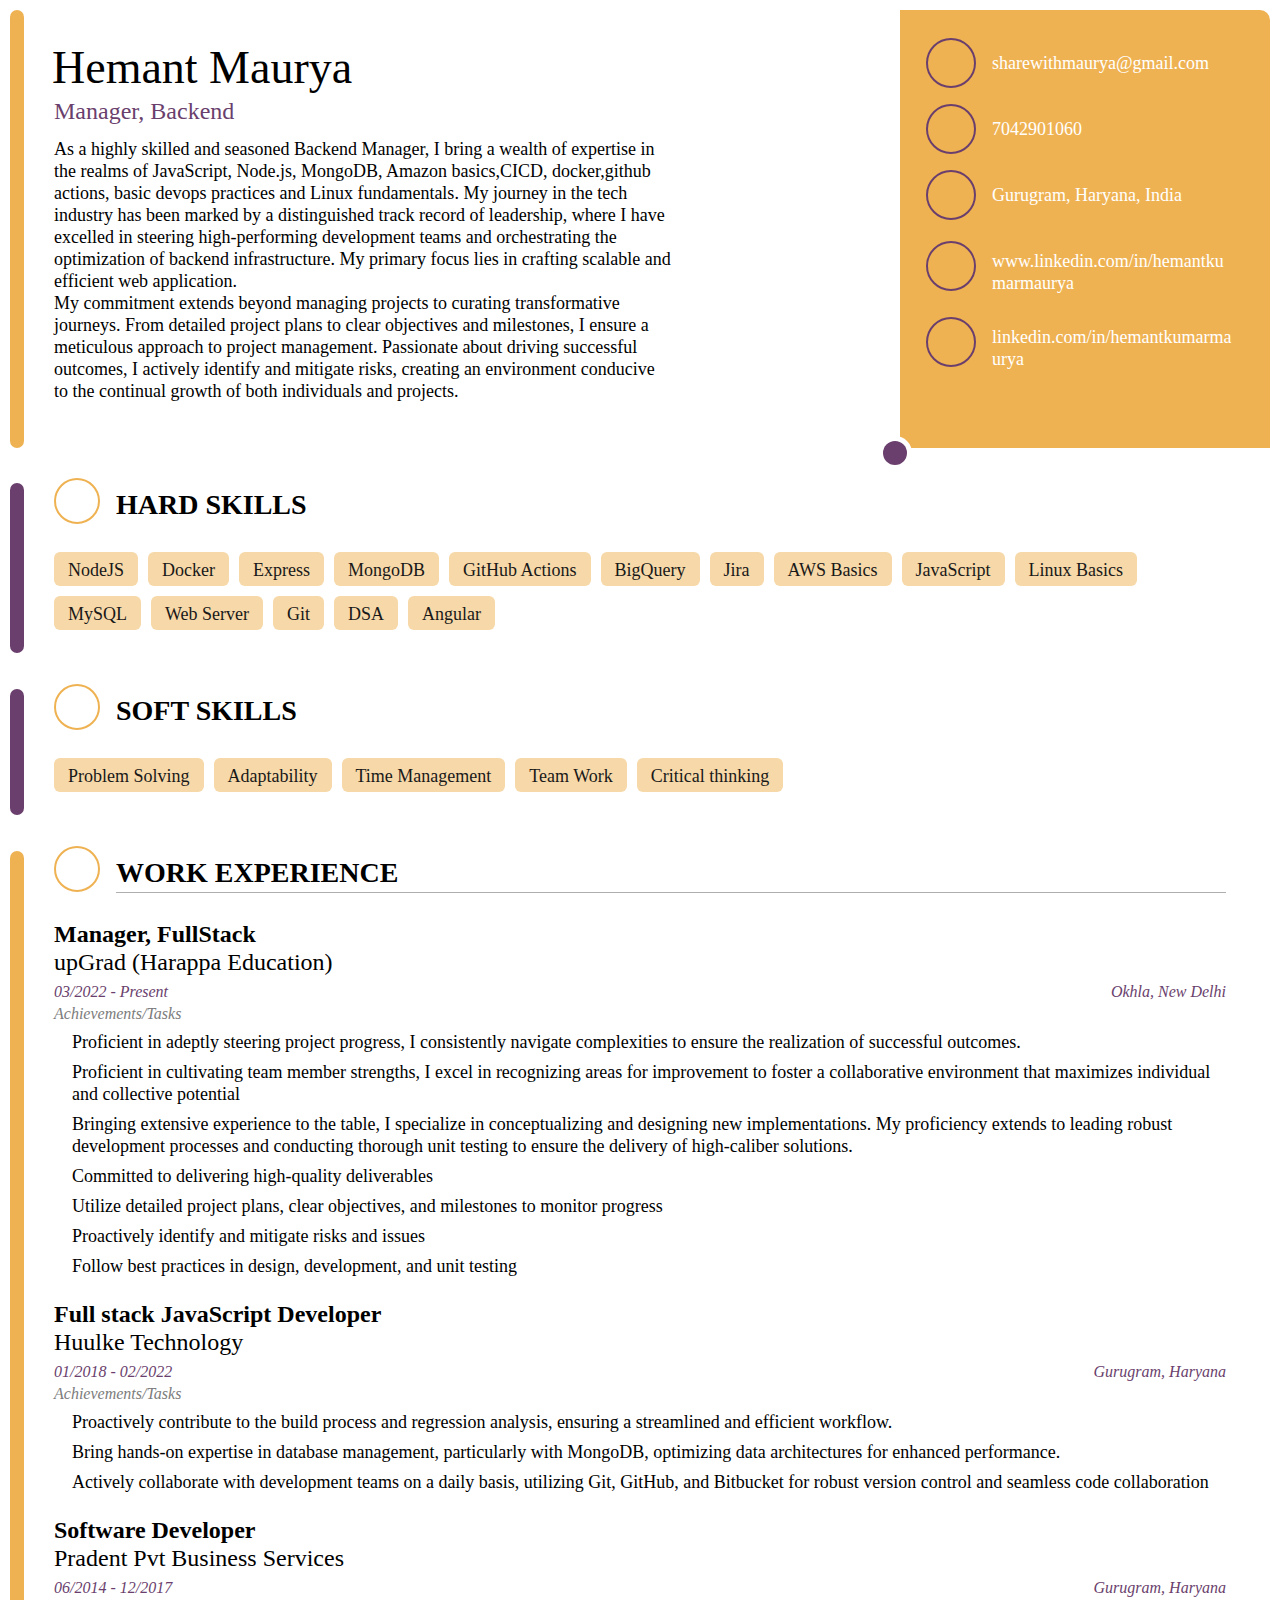
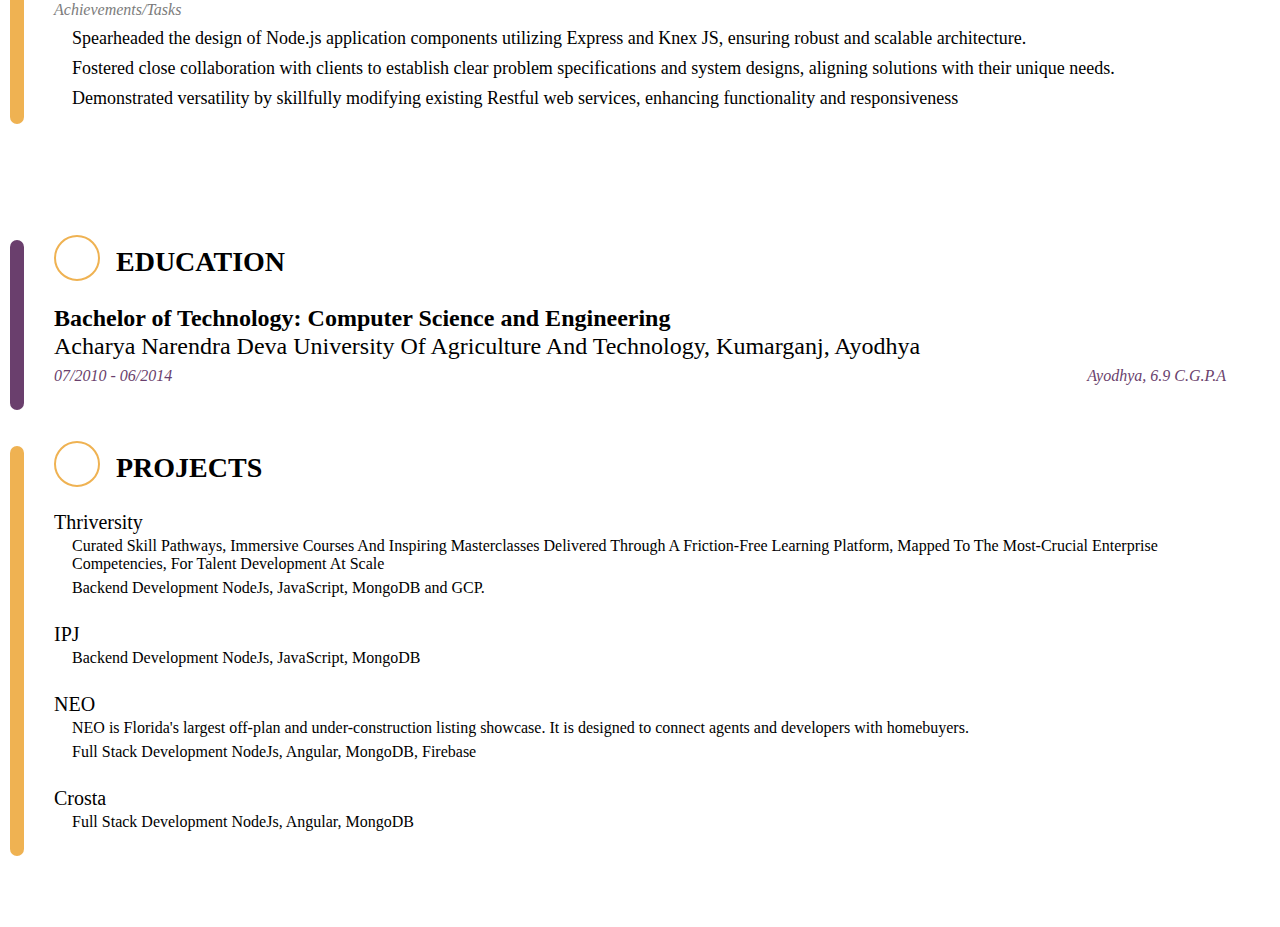
==== index.html @ 1194689c "added-file" ====
<!DOCTYPE html>
<html id="q2bz_q-html" lang="en-US" xml:lang="en-US">
<script async="" src="https://www.googletagmanager.com/gtm.js?id=GTM-WGWP7BR"></script>
<head>
    <link href="https://d.novoresume.com/client/yna/82fc0100-b601-11ee-8513-418f7871a8fd-yna-side.min.css"
          rel="stylesheet"
          type="text/css">
    <meta charset="utf-8">
    <meta content="Novorésumé ApS" name="copyright">
    <meta content="telephone=no" name="format-detection">
    <meta content="width=device-width,minimum-scale=1" name="viewport">
    <link href="" rel="shortcut icon">
    <link href="" rel="apple-touch-icon" sizes="57x57">
    <link href="" rel="apple-touch-icon" sizes="60x60">
    <link href="" rel="apple-touch-icon" sizes="72x72">
    <link href="h" rel="apple-touch-icon" sizes="76x76">
    <link href="" rel="apple-touch-icon" sizes="114x114">
    <link href="" rel="apple-touch-icon" sizes="120x120">
    <link href="" rel="apple-touch-icon" sizes="144x144">
    <link href="" rel="apple-touch-icon" sizes="152x152">
    <link href="" rel="apple-touch-icon" sizes="180x180">
    <link href="" rel="icon" sizes="192x192" type="image/png">
    <link href="" rel="icon" sizes="32x32" type="image/png">
    <link href="" rel="icon" sizes="96x96" type="image/png">
    <link href="" rel="icon" sizes="16x16" type="image/png">
    <link href="" rel="manifest">
    <meta content="#ffffff" name="msapplication-TileColor">
    <meta content="/nvlib/images/favi/ms-icon-144x144.png" name="msapplication-TileImage">
    <style>.q1yv_q[data-q1yw_q-option="ubuntu"] .q1yw_q-a p, .q1yv_q[data-q1yw_q-option="ubuntu"] .q1yw_q-a .q1vu_q p, .q1yv_q[data-q1yw_q-option="ubuntu"] .q1yw_q-a .q1vu_q-el p, .q1yv_q[data-q1yw_q-option="ubuntu"] .q1yw_q-a span, .q1yv_q[data-q1yw_q-option="ubuntu"] .q1yw_q-a .q1vu_q span, .q1yv_q[data-q1yw_q-option="ubuntu"] .q1yw_q-a .q1vu_q-el span, .q1yv_q[data-q1yw_q-option="ubuntu"] .q1yw_q-a a, .q1yv_q[data-q1yw_q-option="ubuntu"] .q1yw_q-a .q1vu_q a, .q1yv_q[data-q1yw_q-option="ubuntu"] .q1yw_q-a .q1vu_q-el a, .q1yv_q[data-q1yw_q-option="ubuntu"] .q1yw_q-a li, .q1yv_q[data-q1yw_q-option="ubuntu"] .q1yw_q-a .q1vu_q li, .q1yv_q[data-q1yw_q-option="ubuntu"] .q1yw_q-a .q1vu_q-el li, .q1yv_q[data-q1yw_q-option="ubuntu"] .q1yw_q-a u, .q1yv_q[data-q1yw_q-option="ubuntu"] .q1yw_q-a .q1vu_q u, .q1yv_q[data-q1yw_q-option="ubuntu"] .q1yw_q-a .q1vu_q-el u, .q1yv_q[data-q1yw_q-option="ubuntu"] .q1yw_q-a b, .q1yv_q[data-q1yw_q-option="ubuntu"] .q1yw_q-a .q1vu_q b, .q1yv_q[data-q1yw_q-option="ubuntu"] .q1yw_q-a .q1vu_q-el b, .q1yv_q[data-q1yw_q-option="ubuntu"] .q1yw_q-a i, .q1yv_q[data-q1yw_q-option="ubuntu"] .q1yw_q-a .q1vu_q i, .q1yv_q[data-q1yw_q-option="ubuntu"] .q1yw_q-a .q1vu_q-el i, .q1yv_q[data-q1yw_q-option="ubuntu"] .q1yw_q-a ul, .q1yv_q[data-q1yw_q-option="ubuntu"] .q1yw_q-a .q1vu_q ul, .q1yv_q[data-q1yw_q-option="ubuntu"] .q1yw_q-a .q1vu_q-el ul, .q1yv_q[data-q1yw_q-option="ubuntu"] .q1yw_q-a, .q1yv_q[data-q1yw_q-option="ubuntu"] .q1yw_q-a .q1vu_q, .q1yv_q[data-q1yw_q-option="ubuntu"] .q1yw_q-a .q1vu_q-el {
        font-family: 'Ubuntu' !important;
    }

    .q1yv_q[data-q1yw_q-option="ubuntu"] .q1yw_q-b p, .q1yv_q[data-q1yw_q-option="ubuntu"] .q1yw_q-b .q1vu_q p, .q1yv_q[data-q1yw_q-option="ubuntu"] .q1yw_q-b .q1vu_q-el p, .q1yv_q[data-q1yw_q-option="ubuntu"] .q1yw_q-b span, .q1yv_q[data-q1yw_q-option="ubuntu"] .q1yw_q-b .q1vu_q span, .q1yv_q[data-q1yw_q-option="ubuntu"] .q1yw_q-b .q1vu_q-el span, .q1yv_q[data-q1yw_q-option="ubuntu"] .q1yw_q-b a, .q1yv_q[data-q1yw_q-option="ubuntu"] .q1yw_q-b .q1vu_q a, .q1yv_q[data-q1yw_q-option="ubuntu"] .q1yw_q-b .q1vu_q-el a, .q1yv_q[data-q1yw_q-option="ubuntu"] .q1yw_q-b li, .q1yv_q[data-q1yw_q-option="ubuntu"] .q1yw_q-b .q1vu_q li, .q1yv_q[data-q1yw_q-option="ubuntu"] .q1yw_q-b .q1vu_q-el li, .q1yv_q[data-q1yw_q-option="ubuntu"] .q1yw_q-b u, .q1yv_q[data-q1yw_q-option="ubuntu"] .q1yw_q-b .q1vu_q u, .q1yv_q[data-q1yw_q-option="ubuntu"] .q1yw_q-b .q1vu_q-el u, .q1yv_q[data-q1yw_q-option="ubuntu"] .q1yw_q-b b, .q1yv_q[data-q1yw_q-option="ubuntu"] .q1yw_q-b .q1vu_q b, .q1yv_q[data-q1yw_q-option="ubuntu"] .q1yw_q-b .q1vu_q-el b, .q1yv_q[data-q1yw_q-option="ubuntu"] .q1yw_q-b i, .q1yv_q[data-q1yw_q-option="ubuntu"] .q1yw_q-b .q1vu_q i, .q1yv_q[data-q1yw_q-option="ubuntu"] .q1yw_q-b .q1vu_q-el i, .q1yv_q[data-q1yw_q-option="ubuntu"] .q1yw_q-b ul, .q1yv_q[data-q1yw_q-option="ubuntu"] .q1yw_q-b .q1vu_q ul, .q1yv_q[data-q1yw_q-option="ubuntu"] .q1yw_q-b .q1vu_q-el ul, .q1yv_q[data-q1yw_q-option="ubuntu"] .q1yw_q-b, .q1yv_q[data-q1yw_q-option="ubuntu"] .q1yw_q-b .q1vu_q, .q1yv_q[data-q1yw_q-option="ubuntu"] .q1yw_q-b .q1vu_q-el {
        font-family: 'Ubuntu' !important;
    }

    .q1yv_q[data-q1yw_q-option="ubuntu"] .q1yw_q-c p, .q1yv_q[data-q1yw_q-option="ubuntu"] .q1yw_q-c .q1vu_q p, .q1yv_q[data-q1yw_q-option="ubuntu"] .q1yw_q-c .q1vu_q-el p, .q1yv_q[data-q1yw_q-option="ubuntu"] .q1yw_q-c span, .q1yv_q[data-q1yw_q-option="ubuntu"] .q1yw_q-c .q1vu_q span, .q1yv_q[data-q1yw_q-option="ubuntu"] .q1yw_q-c .q1vu_q-el span, .q1yv_q[data-q1yw_q-option="ubuntu"] .q1yw_q-c a, .q1yv_q[data-q1yw_q-option="ubuntu"] .q1yw_q-c .q1vu_q a, .q1yv_q[data-q1yw_q-option="ubuntu"] .q1yw_q-c .q1vu_q-el a, .q1yv_q[data-q1yw_q-option="ubuntu"] .q1yw_q-c li, .q1yv_q[data-q1yw_q-option="ubuntu"] .q1yw_q-c .q1vu_q li, .q1yv_q[data-q1yw_q-option="ubuntu"] .q1yw_q-c .q1vu_q-el li, .q1yv_q[data-q1yw_q-option="ubuntu"] .q1yw_q-c u, .q1yv_q[data-q1yw_q-option="ubuntu"] .q1yw_q-c .q1vu_q u, .q1yv_q[data-q1yw_q-option="ubuntu"] .q1yw_q-c .q1vu_q-el u, .q1yv_q[data-q1yw_q-option="ubuntu"] .q1yw_q-c b, .q1yv_q[data-q1yw_q-option="ubuntu"] .q1yw_q-c .q1vu_q b, .q1yv_q[data-q1yw_q-option="ubuntu"] .q1yw_q-c .q1vu_q-el b, .q1yv_q[data-q1yw_q-option="ubuntu"] .q1yw_q-c i, .q1yv_q[data-q1yw_q-option="ubuntu"] .q1yw_q-c .q1vu_q i, .q1yv_q[data-q1yw_q-option="ubuntu"] .q1yw_q-c .q1vu_q-el i, .q1yv_q[data-q1yw_q-option="ubuntu"] .q1yw_q-c ul, .q1yv_q[data-q1yw_q-option="ubuntu"] .q1yw_q-c .q1vu_q ul, .q1yv_q[data-q1yw_q-option="ubuntu"] .q1yw_q-c .q1vu_q-el ul, .q1yv_q[data-q1yw_q-option="ubuntu"] .q1yw_q-c, .q1yv_q[data-q1yw_q-option="ubuntu"] .q1yw_q-c .q1vu_q, .q1yv_q[data-q1yw_q-option="ubuntu"] .q1yw_q-c .q1vu_q-el {
        font-family: 'Ubuntu' !important;
    }

    .q1yv_q[data-q1yw_q-option="ubuntu"] .q1vw_q-letter-content-text p {
        font-family: 'Ubuntu' !important;
    }

    .q1yv_q[data-q1yw_q-option="ubuntu"] .q1vw_q-letter-content-text span {
        font-family: 'Ubuntu' !important;
    }

    .q1yv_q[data-q1yw_q-option="ubuntu"] .q1vw_q-letter-content-text a {
        font-family: 'Ubuntu' !important;
    }

    .q1yv_q[data-q1yw_q-option="ubuntu"] .q1vw_q-letter-content-text li {
        font-family: 'Ubuntu' !important;
    }

    .q1yv_q[data-q1yw_q-option="ubuntu"] .q1vw_q-letter-content-text u {
        font-family: 'Ubuntu' !important;
    }

    .q1yv_q[data-q1yw_q-option="ubuntu"] .q1vw_q-letter-content-text b {
        font-family: 'Ubuntu' !important;
    }

    .q1yv_q[data-q1yw_q-option="ubuntu"] .q1vw_q-letter-content-text i {
        font-family: 'Ubuntu' !important;
    }

    .q1yv_q[data-q1yw_q-option="ubuntu"] .q1vw_q-letter-content-text ul {
        font-family: 'Ubuntu' !important;
    }

    .q1yv_q[data-q1yw_q-option="ubuntu"] .q1vw_q-letter-content-text {
        font-family: 'Ubuntu' !important;
    }

    .q1yv_q[data-q1yw_q-option="raleway"] .q1yw_q-a p, .q1yv_q[data-q1yw_q-option="raleway"] .q1yw_q-a .q1vu_q p, .q1yv_q[data-q1yw_q-option="raleway"] .q1yw_q-a .q1vu_q-el p, .q1yv_q[data-q1yw_q-option="raleway"] .q1yw_q-a span, .q1yv_q[data-q1yw_q-option="raleway"] .q1yw_q-a .q1vu_q span, .q1yv_q[data-q1yw_q-option="raleway"] .q1yw_q-a .q1vu_q-el span, .q1yv_q[data-q1yw_q-option="raleway"] .q1yw_q-a a, .q1yv_q[data-q1yw_q-option="raleway"] .q1yw_q-a .q1vu_q a, .q1yv_q[data-q1yw_q-option="raleway"] .q1yw_q-a .q1vu_q-el a, .q1yv_q[data-q1yw_q-option="raleway"] .q1yw_q-a li, .q1yv_q[data-q1yw_q-option="raleway"] .q1yw_q-a .q1vu_q li, .q1yv_q[data-q1yw_q-option="raleway"] .q1yw_q-a .q1vu_q-el li, .q1yv_q[data-q1yw_q-option="raleway"] .q1yw_q-a u, .q1yv_q[data-q1yw_q-option="raleway"] .q1yw_q-a .q1vu_q u, .q1yv_q[data-q1yw_q-option="raleway"] .q1yw_q-a .q1vu_q-el u, .q1yv_q[data-q1yw_q-option="raleway"] .q1yw_q-a b, .q1yv_q[data-q1yw_q-option="raleway"] .q1yw_q-a .q1vu_q b, .q1yv_q[data-q1yw_q-option="raleway"] .q1yw_q-a .q1vu_q-el b, .q1yv_q[data-q1yw_q-option="raleway"] .q1yw_q-a i, .q1yv_q[data-q1yw_q-option="raleway"] .q1yw_q-a .q1vu_q i, .q1yv_q[data-q1yw_q-option="raleway"] .q1yw_q-a .q1vu_q-el i, .q1yv_q[data-q1yw_q-option="raleway"] .q1yw_q-a ul, .q1yv_q[data-q1yw_q-option="raleway"] .q1yw_q-a .q1vu_q ul, .q1yv_q[data-q1yw_q-option="raleway"] .q1yw_q-a .q1vu_q-el ul, .q1yv_q[data-q1yw_q-option="raleway"] .q1yw_q-a, .q1yv_q[data-q1yw_q-option="raleway"] .q1yw_q-a .q1vu_q, .q1yv_q[data-q1yw_q-option="raleway"] .q1yw_q-a .q1vu_q-el {
        font-family: 'Raleway' !important;
    }

    .q1yv_q[data-q1yw_q-option="raleway"] .q1yw_q-b p, .q1yv_q[data-q1yw_q-option="raleway"] .q1yw_q-b .q1vu_q p, .q1yv_q[data-q1yw_q-option="raleway"] .q1yw_q-b .q1vu_q-el p, .q1yv_q[data-q1yw_q-option="raleway"] .q1yw_q-b span, .q1yv_q[data-q1yw_q-option="raleway"] .q1yw_q-b .q1vu_q span, .q1yv_q[data-q1yw_q-option="raleway"] .q1yw_q-b .q1vu_q-el span, .q1yv_q[data-q1yw_q-option="raleway"] .q1yw_q-b a, .q1yv_q[data-q1yw_q-option="raleway"] .q1yw_q-b .q1vu_q a, .q1yv_q[data-q1yw_q-option="raleway"] .q1yw_q-b .q1vu_q-el a, .q1yv_q[data-q1yw_q-option="raleway"] .q1yw_q-b li, .q1yv_q[data-q1yw_q-option="raleway"] .q1yw_q-b .q1vu_q li, .q1yv_q[data-q1yw_q-option="raleway"] .q1yw_q-b .q1vu_q-el li, .q1yv_q[data-q1yw_q-option="raleway"] .q1yw_q-b u, .q1yv_q[data-q1yw_q-option="raleway"] .q1yw_q-b .q1vu_q u, .q1yv_q[data-q1yw_q-option="raleway"] .q1yw_q-b .q1vu_q-el u, .q1yv_q[data-q1yw_q-option="raleway"] .q1yw_q-b b, .q1yv_q[data-q1yw_q-option="raleway"] .q1yw_q-b .q1vu_q b, .q1yv_q[data-q1yw_q-option="raleway"] .q1yw_q-b .q1vu_q-el b, .q1yv_q[data-q1yw_q-option="raleway"] .q1yw_q-b i, .q1yv_q[data-q1yw_q-option="raleway"] .q1yw_q-b .q1vu_q i, .q1yv_q[data-q1yw_q-option="raleway"] .q1yw_q-b .q1vu_q-el i, .q1yv_q[data-q1yw_q-option="raleway"] .q1yw_q-b ul, .q1yv_q[data-q1yw_q-option="raleway"] .q1yw_q-b .q1vu_q ul, .q1yv_q[data-q1yw_q-option="raleway"] .q1yw_q-b .q1vu_q-el ul, .q1yv_q[data-q1yw_q-option="raleway"] .q1yw_q-b, .q1yv_q[data-q1yw_q-option="raleway"] .q1yw_q-b .q1vu_q, .q1yv_q[data-q1yw_q-option="raleway"] .q1yw_q-b .q1vu_q-el {
        font-family: 'Raleway' !important;
    }

    .q1yv_q[data-q1yw_q-option="raleway"] .q1yw_q-c p, .q1yv_q[data-q1yw_q-option="raleway"] .q1yw_q-c .q1vu_q p, .q1yv_q[data-q1yw_q-option="raleway"] .q1yw_q-c .q1vu_q-el p, .q1yv_q[data-q1yw_q-option="raleway"] .q1yw_q-c span, .q1yv_q[data-q1yw_q-option="raleway"] .q1yw_q-c .q1vu_q span, .q1yv_q[data-q1yw_q-option="raleway"] .q1yw_q-c .q1vu_q-el span, .q1yv_q[data-q1yw_q-option="raleway"] .q1yw_q-c a, .q1yv_q[data-q1yw_q-option="raleway"] .q1yw_q-c .q1vu_q a, .q1yv_q[data-q1yw_q-option="raleway"] .q1yw_q-c .q1vu_q-el a, .q1yv_q[data-q1yw_q-option="raleway"] .q1yw_q-c li, .q1yv_q[data-q1yw_q-option="raleway"] .q1yw_q-c .q1vu_q li, .q1yv_q[data-q1yw_q-option="raleway"] .q1yw_q-c .q1vu_q-el li, .q1yv_q[data-q1yw_q-option="raleway"] .q1yw_q-c u, .q1yv_q[data-q1yw_q-option="raleway"] .q1yw_q-c .q1vu_q u, .q1yv_q[data-q1yw_q-option="raleway"] .q1yw_q-c .q1vu_q-el u, .q1yv_q[data-q1yw_q-option="raleway"] .q1yw_q-c b, .q1yv_q[data-q1yw_q-option="raleway"] .q1yw_q-c .q1vu_q b, .q1yv_q[data-q1yw_q-option="raleway"] .q1yw_q-c .q1vu_q-el b, .q1yv_q[data-q1yw_q-option="raleway"] .q1yw_q-c i, .q1yv_q[data-q1yw_q-option="raleway"] .q1yw_q-c .q1vu_q i, .q1yv_q[data-q1yw_q-option="raleway"] .q1yw_q-c .q1vu_q-el i, .q1yv_q[data-q1yw_q-option="raleway"] .q1yw_q-c ul, .q1yv_q[data-q1yw_q-option="raleway"] .q1yw_q-c .q1vu_q ul, .q1yv_q[data-q1yw_q-option="raleway"] .q1yw_q-c .q1vu_q-el ul, .q1yv_q[data-q1yw_q-option="raleway"] .q1yw_q-c, .q1yv_q[data-q1yw_q-option="raleway"] .q1yw_q-c .q1vu_q, .q1yv_q[data-q1yw_q-option="raleway"] .q1yw_q-c .q1vu_q-el {
        font-family: 'Raleway' !important;
    }

    .q1yv_q[data-q1yw_q-option="raleway"] .q1vw_q-letter-content-text p {
        font-family: 'Raleway' !important;
    }

    .q1yv_q[data-q1yw_q-option="raleway"] .q1vw_q-letter-content-text span {
        font-family: 'Raleway' !important;
    }

    .q1yv_q[data-q1yw_q-option="raleway"] .q1vw_q-letter-content-text a {
        font-family: 'Raleway' !important;
    }

    .q1yv_q[data-q1yw_q-option="raleway"] .q1vw_q-letter-content-text li {
        font-family: 'Raleway' !important;
    }

    .q1yv_q[data-q1yw_q-option="raleway"] .q1vw_q-letter-content-text u {
        font-family: 'Raleway' !important;
    }

    .q1yv_q[data-q1yw_q-option="raleway"] .q1vw_q-letter-content-text b {
        font-family: 'Raleway' !important;
    }

    .q1yv_q[data-q1yw_q-option="raleway"] .q1vw_q-letter-content-text i {
        font-family: 'Raleway' !important;
    }

    .q1yv_q[data-q1yw_q-option="raleway"] .q1vw_q-letter-content-text ul {
        font-family: 'Raleway' !important;
    }

    .q1yv_q[data-q1yw_q-option="raleway"] .q1vw_q-letter-content-text {
        font-family: 'Raleway' !important;
    }

    .q1yv_q[data-q1yw_q-option="roboto"] .q1yw_q-a p, .q1yv_q[data-q1yw_q-option="roboto"] .q1yw_q-a .q1vu_q p, .q1yv_q[data-q1yw_q-option="roboto"] .q1yw_q-a .q1vu_q-el p, .q1yv_q[data-q1yw_q-option="roboto"] .q1yw_q-a span, .q1yv_q[data-q1yw_q-option="roboto"] .q1yw_q-a .q1vu_q span, .q1yv_q[data-q1yw_q-option="roboto"] .q1yw_q-a .q1vu_q-el span, .q1yv_q[data-q1yw_q-option="roboto"] .q1yw_q-a a, .q1yv_q[data-q1yw_q-option="roboto"] .q1yw_q-a .q1vu_q a, .q1yv_q[data-q1yw_q-option="roboto"] .q1yw_q-a .q1vu_q-el a, .q1yv_q[data-q1yw_q-option="roboto"] .q1yw_q-a li, .q1yv_q[data-q1yw_q-option="roboto"] .q1yw_q-a .q1vu_q li, .q1yv_q[data-q1yw_q-option="roboto"] .q1yw_q-a .q1vu_q-el li, .q1yv_q[data-q1yw_q-option="roboto"] .q1yw_q-a u, .q1yv_q[data-q1yw_q-option="roboto"] .q1yw_q-a .q1vu_q u, .q1yv_q[data-q1yw_q-option="roboto"] .q1yw_q-a .q1vu_q-el u, .q1yv_q[data-q1yw_q-option="roboto"] .q1yw_q-a b, .q1yv_q[data-q1yw_q-option="roboto"] .q1yw_q-a .q1vu_q b, .q1yv_q[data-q1yw_q-option="roboto"] .q1yw_q-a .q1vu_q-el b, .q1yv_q[data-q1yw_q-option="roboto"] .q1yw_q-a i, .q1yv_q[data-q1yw_q-option="roboto"] .q1yw_q-a .q1vu_q i, .q1yv_q[data-q1yw_q-option="roboto"] .q1yw_q-a .q1vu_q-el i, .q1yv_q[data-q1yw_q-option="roboto"] .q1yw_q-a ul, .q1yv_q[data-q1yw_q-option="roboto"] .q1yw_q-a .q1vu_q ul, .q1yv_q[data-q1yw_q-option="roboto"] .q1yw_q-a .q1vu_q-el ul, .q1yv_q[data-q1yw_q-option="roboto"] .q1yw_q-a, .q1yv_q[data-q1yw_q-option="roboto"] .q1yw_q-a .q1vu_q, .q1yv_q[data-q1yw_q-option="roboto"] .q1yw_q-a .q1vu_q-el {
        font-family: 'Roboto' !important;
    }

    .q1yv_q[data-q1yw_q-option="roboto"] .q1yw_q-b p, .q1yv_q[data-q1yw_q-option="roboto"] .q1yw_q-b .q1vu_q p, .q1yv_q[data-q1yw_q-option="roboto"] .q1yw_q-b .q1vu_q-el p, .q1yv_q[data-q1yw_q-option="roboto"] .q1yw_q-b span, .q1yv_q[data-q1yw_q-option="roboto"] .q1yw_q-b .q1vu_q span, .q1yv_q[data-q1yw_q-option="roboto"] .q1yw_q-b .q1vu_q-el span, .q1yv_q[data-q1yw_q-option="roboto"] .q1yw_q-b a, .q1yv_q[data-q1yw_q-option="roboto"] .q1yw_q-b .q1vu_q a, .q1yv_q[data-q1yw_q-option="roboto"] .q1yw_q-b .q1vu_q-el a, .q1yv_q[data-q1yw_q-option="roboto"] .q1yw_q-b li, .q1yv_q[data-q1yw_q-option="roboto"] .q1yw_q-b .q1vu_q li, .q1yv_q[data-q1yw_q-option="roboto"] .q1yw_q-b .q1vu_q-el li, .q1yv_q[data-q1yw_q-option="roboto"] .q1yw_q-b u, .q1yv_q[data-q1yw_q-option="roboto"] .q1yw_q-b .q1vu_q u, .q1yv_q[data-q1yw_q-option="roboto"] .q1yw_q-b .q1vu_q-el u, .q1yv_q[data-q1yw_q-option="roboto"] .q1yw_q-b b, .q1yv_q[data-q1yw_q-option="roboto"] .q1yw_q-b .q1vu_q b, .q1yv_q[data-q1yw_q-option="roboto"] .q1yw_q-b .q1vu_q-el b, .q1yv_q[data-q1yw_q-option="roboto"] .q1yw_q-b i, .q1yv_q[data-q1yw_q-option="roboto"] .q1yw_q-b .q1vu_q i, .q1yv_q[data-q1yw_q-option="roboto"] .q1yw_q-b .q1vu_q-el i, .q1yv_q[data-q1yw_q-option="roboto"] .q1yw_q-b ul, .q1yv_q[data-q1yw_q-option="roboto"] .q1yw_q-b .q1vu_q ul, .q1yv_q[data-q1yw_q-option="roboto"] .q1yw_q-b .q1vu_q-el ul, .q1yv_q[data-q1yw_q-option="roboto"] .q1yw_q-b, .q1yv_q[data-q1yw_q-option="roboto"] .q1yw_q-b .q1vu_q, .q1yv_q[data-q1yw_q-option="roboto"] .q1yw_q-b .q1vu_q-el {
        font-family: 'Roboto' !important;
    }

    .q1yv_q[data-q1yw_q-option="roboto"] .q1yw_q-c p, .q1yv_q[data-q1yw_q-option="roboto"] .q1yw_q-c .q1vu_q p, .q1yv_q[data-q1yw_q-option="roboto"] .q1yw_q-c .q1vu_q-el p, .q1yv_q[data-q1yw_q-option="roboto"] .q1yw_q-c span, .q1yv_q[data-q1yw_q-option="roboto"] .q1yw_q-c .q1vu_q span, .q1yv_q[data-q1yw_q-option="roboto"] .q1yw_q-c .q1vu_q-el span, .q1yv_q[data-q1yw_q-option="roboto"] .q1yw_q-c a, .q1yv_q[data-q1yw_q-option="roboto"] .q1yw_q-c .q1vu_q a, .q1yv_q[data-q1yw_q-option="roboto"] .q1yw_q-c .q1vu_q-el a, .q1yv_q[data-q1yw_q-option="roboto"] .q1yw_q-c li, .q1yv_q[data-q1yw_q-option="roboto"] .q1yw_q-c .q1vu_q li, .q1yv_q[data-q1yw_q-option="roboto"] .q1yw_q-c .q1vu_q-el li, .q1yv_q[data-q1yw_q-option="roboto"] .q1yw_q-c u, .q1yv_q[data-q1yw_q-option="roboto"] .q1yw_q-c .q1vu_q u, .q1yv_q[data-q1yw_q-option="roboto"] .q1yw_q-c .q1vu_q-el u, .q1yv_q[data-q1yw_q-option="roboto"] .q1yw_q-c b, .q1yv_q[data-q1yw_q-option="roboto"] .q1yw_q-c .q1vu_q b, .q1yv_q[data-q1yw_q-option="roboto"] .q1yw_q-c .q1vu_q-el b, .q1yv_q[data-q1yw_q-option="roboto"] .q1yw_q-c i, .q1yv_q[data-q1yw_q-option="roboto"] .q1yw_q-c .q1vu_q i, .q1yv_q[data-q1yw_q-option="roboto"] .q1yw_q-c .q1vu_q-el i, .q1yv_q[data-q1yw_q-option="roboto"] .q1yw_q-c ul, .q1yv_q[data-q1yw_q-option="roboto"] .q1yw_q-c .q1vu_q ul, .q1yv_q[data-q1yw_q-option="roboto"] .q1yw_q-c .q1vu_q-el ul, .q1yv_q[data-q1yw_q-option="roboto"] .q1yw_q-c, .q1yv_q[data-q1yw_q-option="roboto"] .q1yw_q-c .q1vu_q, .q1yv_q[data-q1yw_q-option="roboto"] .q1yw_q-c .q1vu_q-el {
        font-family: 'Roboto' !important;
    }

    .q1yv_q[data-q1yw_q-option="roboto"] .q1vw_q-letter-content-text p {
        font-family: 'Roboto' !important;
    }

    .q1yv_q[data-q1yw_q-option="roboto"] .q1vw_q-letter-content-text span {
        font-family: 'Roboto' !important;
    }

    .q1yv_q[data-q1yw_q-option="roboto"] .q1vw_q-letter-content-text a {
        font-family: 'Roboto' !important;
    }

    .q1yv_q[data-q1yw_q-option="roboto"] .q1vw_q-letter-content-text li {
        font-family: 'Roboto' !important;
    }

    .q1yv_q[data-q1yw_q-option="roboto"] .q1vw_q-letter-content-text u {
        font-family: 'Roboto' !important;
    }

    .q1yv_q[data-q1yw_q-option="roboto"] .q1vw_q-letter-content-text b {
        font-family: 'Roboto' !important;
    }

    .q1yv_q[data-q1yw_q-option="roboto"] .q1vw_q-letter-content-text i {
        font-family: 'Roboto' !important;
    }

    .q1yv_q[data-q1yw_q-option="roboto"] .q1vw_q-letter-content-text ul {
        font-family: 'Roboto' !important;
    }

    .q1yv_q[data-q1yw_q-option="roboto"] .q1vw_q-letter-content-text {
        font-family: 'Roboto' !important;
    }

    .q1yv_q[data-q1yw_q-option="quicksand"] .q1yw_q-a p, .q1yv_q[data-q1yw_q-option="quicksand"] .q1yw_q-a .q1vu_q p, .q1yv_q[data-q1yw_q-option="quicksand"] .q1yw_q-a .q1vu_q-el p, .q1yv_q[data-q1yw_q-option="quicksand"] .q1yw_q-a span, .q1yv_q[data-q1yw_q-option="quicksand"] .q1yw_q-a .q1vu_q span, .q1yv_q[data-q1yw_q-option="quicksand"] .q1yw_q-a .q1vu_q-el span, .q1yv_q[data-q1yw_q-option="quicksand"] .q1yw_q-a a, .q1yv_q[data-q1yw_q-option="quicksand"] .q1yw_q-a .q1vu_q a, .q1yv_q[data-q1yw_q-option="quicksand"] .q1yw_q-a .q1vu_q-el a, .q1yv_q[data-q1yw_q-option="quicksand"] .q1yw_q-a li, .q1yv_q[data-q1yw_q-option="quicksand"] .q1yw_q-a .q1vu_q li, .q1yv_q[data-q1yw_q-option="quicksand"] .q1yw_q-a .q1vu_q-el li, .q1yv_q[data-q1yw_q-option="quicksand"] .q1yw_q-a u, .q1yv_q[data-q1yw_q-option="quicksand"] .q1yw_q-a .q1vu_q u, .q1yv_q[data-q1yw_q-option="quicksand"] .q1yw_q-a .q1vu_q-el u, .q1yv_q[data-q1yw_q-option="quicksand"] .q1yw_q-a b, .q1yv_q[data-q1yw_q-option="quicksand"] .q1yw_q-a .q1vu_q b, .q1yv_q[data-q1yw_q-option="quicksand"] .q1yw_q-a .q1vu_q-el b, .q1yv_q[data-q1yw_q-option="quicksand"] .q1yw_q-a i, .q1yv_q[data-q1yw_q-option="quicksand"] .q1yw_q-a .q1vu_q i, .q1yv_q[data-q1yw_q-option="quicksand"] .q1yw_q-a .q1vu_q-el i, .q1yv_q[data-q1yw_q-option="quicksand"] .q1yw_q-a ul, .q1yv_q[data-q1yw_q-option="quicksand"] .q1yw_q-a .q1vu_q ul, .q1yv_q[data-q1yw_q-option="quicksand"] .q1yw_q-a .q1vu_q-el ul, .q1yv_q[data-q1yw_q-option="quicksand"] .q1yw_q-a, .q1yv_q[data-q1yw_q-option="quicksand"] .q1yw_q-a .q1vu_q, .q1yv_q[data-q1yw_q-option="quicksand"] .q1yw_q-a .q1vu_q-el {
        font-family: 'Quicksand' !important;
    }

    .q1yv_q[data-q1yw_q-option="quicksand"] .q1yw_q-b p, .q1yv_q[data-q1yw_q-option="quicksand"] .q1yw_q-b .q1vu_q p, .q1yv_q[data-q1yw_q-option="quicksand"] .q1yw_q-b .q1vu_q-el p, .q1yv_q[data-q1yw_q-option="quicksand"] .q1yw_q-b span, .q1yv_q[data-q1yw_q-option="quicksand"] .q1yw_q-b .q1vu_q span, .q1yv_q[data-q1yw_q-option="quicksand"] .q1yw_q-b .q1vu_q-el span, .q1yv_q[data-q1yw_q-option="quicksand"] .q1yw_q-b a, .q1yv_q[data-q1yw_q-option="quicksand"] .q1yw_q-b .q1vu_q a, .q1yv_q[data-q1yw_q-option="quicksand"] .q1yw_q-b .q1vu_q-el a, .q1yv_q[data-q1yw_q-option="quicksand"] .q1yw_q-b li, .q1yv_q[data-q1yw_q-option="quicksand"] .q1yw_q-b .q1vu_q li, .q1yv_q[data-q1yw_q-option="quicksand"] .q1yw_q-b .q1vu_q-el li, .q1yv_q[data-q1yw_q-option="quicksand"] .q1yw_q-b u, .q1yv_q[data-q1yw_q-option="quicksand"] .q1yw_q-b .q1vu_q u, .q1yv_q[data-q1yw_q-option="quicksand"] .q1yw_q-b .q1vu_q-el u, .q1yv_q[data-q1yw_q-option="quicksand"] .q1yw_q-b b, .q1yv_q[data-q1yw_q-option="quicksand"] .q1yw_q-b .q1vu_q b, .q1yv_q[data-q1yw_q-option="quicksand"] .q1yw_q-b .q1vu_q-el b, .q1yv_q[data-q1yw_q-option="quicksand"] .q1yw_q-b i, .q1yv_q[data-q1yw_q-option="quicksand"] .q1yw_q-b .q1vu_q i, .q1yv_q[data-q1yw_q-option="quicksand"] .q1yw_q-b .q1vu_q-el i, .q1yv_q[data-q1yw_q-option="quicksand"] .q1yw_q-b ul, .q1yv_q[data-q1yw_q-option="quicksand"] .q1yw_q-b .q1vu_q ul, .q1yv_q[data-q1yw_q-option="quicksand"] .q1yw_q-b .q1vu_q-el ul, .q1yv_q[data-q1yw_q-option="quicksand"] .q1yw_q-b, .q1yv_q[data-q1yw_q-option="quicksand"] .q1yw_q-b .q1vu_q, .q1yv_q[data-q1yw_q-option="quicksand"] .q1yw_q-b .q1vu_q-el {
        font-family: 'Quicksand' !important;
    }

    .q1yv_q[data-q1yw_q-option="quicksand"] .q1yw_q-c p, .q1yv_q[data-q1yw_q-option="quicksand"] .q1yw_q-c .q1vu_q p, .q1yv_q[data-q1yw_q-option="quicksand"] .q1yw_q-c .q1vu_q-el p, .q1yv_q[data-q1yw_q-option="quicksand"] .q1yw_q-c span, .q1yv_q[data-q1yw_q-option="quicksand"] .q1yw_q-c .q1vu_q span, .q1yv_q[data-q1yw_q-option="quicksand"] .q1yw_q-c .q1vu_q-el span, .q1yv_q[data-q1yw_q-option="quicksand"] .q1yw_q-c a, .q1yv_q[data-q1yw_q-option="quicksand"] .q1yw_q-c .q1vu_q a, .q1yv_q[data-q1yw_q-option="quicksand"] .q1yw_q-c .q1vu_q-el a, .q1yv_q[data-q1yw_q-option="quicksand"] .q1yw_q-c li, .q1yv_q[data-q1yw_q-option="quicksand"] .q1yw_q-c .q1vu_q li, .q1yv_q[data-q1yw_q-option="quicksand"] .q1yw_q-c .q1vu_q-el li, .q1yv_q[data-q1yw_q-option="quicksand"] .q1yw_q-c u, .q1yv_q[data-q1yw_q-option="quicksand"] .q1yw_q-c .q1vu_q u, .q1yv_q[data-q1yw_q-option="quicksand"] .q1yw_q-c .q1vu_q-el u, .q1yv_q[data-q1yw_q-option="quicksand"] .q1yw_q-c b, .q1yv_q[data-q1yw_q-option="quicksand"] .q1yw_q-c .q1vu_q b, .q1yv_q[data-q1yw_q-option="quicksand"] .q1yw_q-c .q1vu_q-el b, .q1yv_q[data-q1yw_q-option="quicksand"] .q1yw_q-c i, .q1yv_q[data-q1yw_q-option="quicksand"] .q1yw_q-c .q1vu_q i, .q1yv_q[data-q1yw_q-option="quicksand"] .q1yw_q-c .q1vu_q-el i, .q1yv_q[data-q1yw_q-option="quicksand"] .q1yw_q-c ul, .q1yv_q[data-q1yw_q-option="quicksand"] .q1yw_q-c .q1vu_q ul, .q1yv_q[data-q1yw_q-option="quicksand"] .q1yw_q-c .q1vu_q-el ul, .q1yv_q[data-q1yw_q-option="quicksand"] .q1yw_q-c, .q1yv_q[data-q1yw_q-option="quicksand"] .q1yw_q-c .q1vu_q, .q1yv_q[data-q1yw_q-option="quicksand"] .q1yw_q-c .q1vu_q-el {
        font-family: 'Quicksand' !important;
    }

    .q1yv_q[data-q1yw_q-option="quicksand"] .q1vw_q-letter-content-text p {
        font-family: 'Quicksand' !important;
    }

    .q1yv_q[data-q1yw_q-option="quicksand"] .q1vw_q-letter-content-text span {
        font-family: 'Quicksand' !important;
    }

    .q1yv_q[data-q1yw_q-option="quicksand"] .q1vw_q-letter-content-text a {
        font-family: 'Quicksand' !important;
    }

    .q1yv_q[data-q1yw_q-option="quicksand"] .q1vw_q-letter-content-text li {
        font-family: 'Quicksand' !important;
    }

    .q1yv_q[data-q1yw_q-option="quicksand"] .q1vw_q-letter-content-text u {
        font-family: 'Quicksand' !important;
    }

    .q1yv_q[data-q1yw_q-option="quicksand"] .q1vw_q-letter-content-text b {
        font-family: 'Quicksand' !important;
    }

    .q1yv_q[data-q1yw_q-option="quicksand"] .q1vw_q-letter-content-text i {
        font-family: 'Quicksand' !important;
    }

    .q1yv_q[data-q1yw_q-option="quicksand"] .q1vw_q-letter-content-text ul {
        font-family: 'Quicksand' !important;
    }

    .q1yv_q[data-q1yw_q-option="quicksand"] .q1vw_q-letter-content-text {
        font-family: 'Quicksand' !important;
    }

    .q1yv_q[data-q1yw_q-option="overpass"] .q1yw_q-a p, .q1yv_q[data-q1yw_q-option="overpass"] .q1yw_q-a .q1vu_q p, .q1yv_q[data-q1yw_q-option="overpass"] .q1yw_q-a .q1vu_q-el p, .q1yv_q[data-q1yw_q-option="overpass"] .q1yw_q-a span, .q1yv_q[data-q1yw_q-option="overpass"] .q1yw_q-a .q1vu_q span, .q1yv_q[data-q1yw_q-option="overpass"] .q1yw_q-a .q1vu_q-el span, .q1yv_q[data-q1yw_q-option="overpass"] .q1yw_q-a a, .q1yv_q[data-q1yw_q-option="overpass"] .q1yw_q-a .q1vu_q a, .q1yv_q[data-q1yw_q-option="overpass"] .q1yw_q-a .q1vu_q-el a, .q1yv_q[data-q1yw_q-option="overpass"] .q1yw_q-a li, .q1yv_q[data-q1yw_q-option="overpass"] .q1yw_q-a .q1vu_q li, .q1yv_q[data-q1yw_q-option="overpass"] .q1yw_q-a .q1vu_q-el li, .q1yv_q[data-q1yw_q-option="overpass"] .q1yw_q-a u, .q1yv_q[data-q1yw_q-option="overpass"] .q1yw_q-a .q1vu_q u, .q1yv_q[data-q1yw_q-option="overpass"] .q1yw_q-a .q1vu_q-el u, .q1yv_q[data-q1yw_q-option="overpass"] .q1yw_q-a b, .q1yv_q[data-q1yw_q-option="overpass"] .q1yw_q-a .q1vu_q b, .q1yv_q[data-q1yw_q-option="overpass"] .q1yw_q-a .q1vu_q-el b, .q1yv_q[data-q1yw_q-option="overpass"] .q1yw_q-a i, .q1yv_q[data-q1yw_q-option="overpass"] .q1yw_q-a .q1vu_q i, .q1yv_q[data-q1yw_q-option="overpass"] .q1yw_q-a .q1vu_q-el i, .q1yv_q[data-q1yw_q-option="overpass"] .q1yw_q-a ul, .q1yv_q[data-q1yw_q-option="overpass"] .q1yw_q-a .q1vu_q ul, .q1yv_q[data-q1yw_q-option="overpass"] .q1yw_q-a .q1vu_q-el ul, .q1yv_q[data-q1yw_q-option="overpass"] .q1yw_q-a, .q1yv_q[data-q1yw_q-option="overpass"] .q1yw_q-a .q1vu_q, .q1yv_q[data-q1yw_q-option="overpass"] .q1yw_q-a .q1vu_q-el {
        font-family: 'Overpass' !important;
    }

    .q1yv_q[data-q1yw_q-option="overpass"] .q1yw_q-b p, .q1yv_q[data-q1yw_q-option="overpass"] .q1yw_q-b .q1vu_q p, .q1yv_q[data-q1yw_q-option="overpass"] .q1yw_q-b .q1vu_q-el p, .q1yv_q[data-q1yw_q-option="overpass"] .q1yw_q-b span, .q1yv_q[data-q1yw_q-option="overpass"] .q1yw_q-b .q1vu_q span, .q1yv_q[data-q1yw_q-option="overpass"] .q1yw_q-b .q1vu_q-el span, .q1yv_q[data-q1yw_q-option="overpass"] .q1yw_q-b a, .q1yv_q[data-q1yw_q-option="overpass"] .q1yw_q-b .q1vu_q a, .q1yv_q[data-q1yw_q-option="overpass"] .q1yw_q-b .q1vu_q-el a, .q1yv_q[data-q1yw_q-option="overpass"] .q1yw_q-b li, .q1yv_q[data-q1yw_q-option="overpass"] .q1yw_q-b .q1vu_q li, .q1yv_q[data-q1yw_q-option="overpass"] .q1yw_q-b .q1vu_q-el li, .q1yv_q[data-q1yw_q-option="overpass"] .q1yw_q-b u, .q1yv_q[data-q1yw_q-option="overpass"] .q1yw_q-b .q1vu_q u, .q1yv_q[data-q1yw_q-option="overpass"] .q1yw_q-b .q1vu_q-el u, .q1yv_q[data-q1yw_q-option="overpass"] .q1yw_q-b b, .q1yv_q[data-q1yw_q-option="overpass"] .q1yw_q-b .q1vu_q b, .q1yv_q[data-q1yw_q-option="overpass"] .q1yw_q-b .q1vu_q-el b, .q1yv_q[data-q1yw_q-option="overpass"] .q1yw_q-b i, .q1yv_q[data-q1yw_q-option="overpass"] .q1yw_q-b .q1vu_q i, .q1yv_q[data-q1yw_q-option="overpass"] .q1yw_q-b .q1vu_q-el i, .q1yv_q[data-q1yw_q-option="overpass"] .q1yw_q-b ul, .q1yv_q[data-q1yw_q-option="overpass"] .q1yw_q-b .q1vu_q ul, .q1yv_q[data-q1yw_q-option="overpass"] .q1yw_q-b .q1vu_q-el ul, .q1yv_q[data-q1yw_q-option="overpass"] .q1yw_q-b, .q1yv_q[data-q1yw_q-option="overpass"] .q1yw_q-b .q1vu_q, .q1yv_q[data-q1yw_q-option="overpass"] .q1yw_q-b .q1vu_q-el {
        font-family: 'Overpass' !important;
    }

    .q1yv_q[data-q1yw_q-option="overpass"] .q1yw_q-c p, .q1yv_q[data-q1yw_q-option="overpass"] .q1yw_q-c .q1vu_q p, .q1yv_q[data-q1yw_q-option="overpass"] .q1yw_q-c .q1vu_q-el p, .q1yv_q[data-q1yw_q-option="overpass"] .q1yw_q-c span, .q1yv_q[data-q1yw_q-option="overpass"] .q1yw_q-c .q1vu_q span, .q1yv_q[data-q1yw_q-option="overpass"] .q1yw_q-c .q1vu_q-el span, .q1yv_q[data-q1yw_q-option="overpass"] .q1yw_q-c a, .q1yv_q[data-q1yw_q-option="overpass"] .q1yw_q-c .q1vu_q a, .q1yv_q[data-q1yw_q-option="overpass"] .q1yw_q-c .q1vu_q-el a, .q1yv_q[data-q1yw_q-option="overpass"] .q1yw_q-c li, .q1yv_q[data-q1yw_q-option="overpass"] .q1yw_q-c .q1vu_q li, .q1yv_q[data-q1yw_q-option="overpass"] .q1yw_q-c .q1vu_q-el li, .q1yv_q[data-q1yw_q-option="overpass"] .q1yw_q-c u, .q1yv_q[data-q1yw_q-option="overpass"] .q1yw_q-c .q1vu_q u, .q1yv_q[data-q1yw_q-option="overpass"] .q1yw_q-c .q1vu_q-el u, .q1yv_q[data-q1yw_q-option="overpass"] .q1yw_q-c b, .q1yv_q[data-q1yw_q-option="overpass"] .q1yw_q-c .q1vu_q b, .q1yv_q[data-q1yw_q-option="overpass"] .q1yw_q-c .q1vu_q-el b, .q1yv_q[data-q1yw_q-option="overpass"] .q1yw_q-c i, .q1yv_q[data-q1yw_q-option="overpass"] .q1yw_q-c .q1vu_q i, .q1yv_q[data-q1yw_q-option="overpass"] .q1yw_q-c .q1vu_q-el i, .q1yv_q[data-q1yw_q-option="overpass"] .q1yw_q-c ul, .q1yv_q[data-q1yw_q-option="overpass"] .q1yw_q-c .q1vu_q ul, .q1yv_q[data-q1yw_q-option="overpass"] .q1yw_q-c .q1vu_q-el ul, .q1yv_q[data-q1yw_q-option="overpass"] .q1yw_q-c, .q1yv_q[data-q1yw_q-option="overpass"] .q1yw_q-c .q1vu_q, .q1yv_q[data-q1yw_q-option="overpass"] .q1yw_q-c .q1vu_q-el {
        font-family: 'Overpass' !important;
    }

    .q1yv_q[data-q1yw_q-option="overpass"] .q1vw_q-letter-content-text p {
        font-family: 'Overpass' !important;
    }

    .q1yv_q[data-q1yw_q-option="overpass"] .q1vw_q-letter-content-text span {
        font-family: 'Overpass' !important;
    }

    .q1yv_q[data-q1yw_q-option="overpass"] .q1vw_q-letter-content-text a {
        font-family: 'Overpass' !important;
    }

    .q1yv_q[data-q1yw_q-option="overpass"] .q1vw_q-letter-content-text li {
        font-family: 'Overpass' !important;
    }

    .q1yv_q[data-q1yw_q-option="overpass"] .q1vw_q-letter-content-text u {
        font-family: 'Overpass' !important;
    }

    .q1yv_q[data-q1yw_q-option="overpass"] .q1vw_q-letter-content-text b {
        font-family: 'Overpass' !important;
    }

    .q1yv_q[data-q1yw_q-option="overpass"] .q1vw_q-letter-content-text i {
        font-family: 'Overpass' !important;
    }

    .q1yv_q[data-q1yw_q-option="overpass"] .q1vw_q-letter-content-text ul {
        font-family: 'Overpass' !important;
    }

    .q1yv_q[data-q1yw_q-option="overpass"] .q1vw_q-letter-content-text {
        font-family: 'Overpass' !important;
    }

    .q1yv_q[data-q1yw_q-option="merriweatherSans"] .q1yw_q-a p, .q1yv_q[data-q1yw_q-option="merriweatherSans"] .q1yw_q-a .q1vu_q p, .q1yv_q[data-q1yw_q-option="merriweatherSans"] .q1yw_q-a .q1vu_q-el p, .q1yv_q[data-q1yw_q-option="merriweatherSans"] .q1yw_q-a span, .q1yv_q[data-q1yw_q-option="merriweatherSans"] .q1yw_q-a .q1vu_q span, .q1yv_q[data-q1yw_q-option="merriweatherSans"] .q1yw_q-a .q1vu_q-el span, .q1yv_q[data-q1yw_q-option="merriweatherSans"] .q1yw_q-a a, .q1yv_q[data-q1yw_q-option="merriweatherSans"] .q1yw_q-a .q1vu_q a, .q1yv_q[data-q1yw_q-option="merriweatherSans"] .q1yw_q-a .q1vu_q-el a, .q1yv_q[data-q1yw_q-option="merriweatherSans"] .q1yw_q-a li, .q1yv_q[data-q1yw_q-option="merriweatherSans"] .q1yw_q-a .q1vu_q li, .q1yv_q[data-q1yw_q-option="merriweatherSans"] .q1yw_q-a .q1vu_q-el li, .q1yv_q[data-q1yw_q-option="merriweatherSans"] .q1yw_q-a u, .q1yv_q[data-q1yw_q-option="merriweatherSans"] .q1yw_q-a .q1vu_q u, .q1yv_q[data-q1yw_q-option="merriweatherSans"] .q1yw_q-a .q1vu_q-el u, .q1yv_q[data-q1yw_q-option="merriweatherSans"] .q1yw_q-a b, .q1yv_q[data-q1yw_q-option="merriweatherSans"] .q1yw_q-a .q1vu_q b, .q1yv_q[data-q1yw_q-option="merriweatherSans"] .q1yw_q-a .q1vu_q-el b, .q1yv_q[data-q1yw_q-option="merriweatherSans"] .q1yw_q-a i, .q1yv_q[data-q1yw_q-option="merriweatherSans"] .q1yw_q-a .q1vu_q i, .q1yv_q[data-q1yw_q-option="merriweatherSans"] .q1yw_q-a .q1vu_q-el i, .q1yv_q[data-q1yw_q-option="merriweatherSans"] .q1yw_q-a ul, .q1yv_q[data-q1yw_q-option="merriweatherSans"] .q1yw_q-a .q1vu_q ul, .q1yv_q[data-q1yw_q-option="merriweatherSans"] .q1yw_q-a .q1vu_q-el ul, .q1yv_q[data-q1yw_q-option="merriweatherSans"] .q1yw_q-a, .q1yv_q[data-q1yw_q-option="merriweatherSans"] .q1yw_q-a .q1vu_q, .q1yv_q[data-q1yw_q-option="merriweatherSans"] .q1yw_q-a .q1vu_q-el {
        font-family: 'Merriweather Sans' !important;
    }

    .q1yv_q[data-q1yw_q-option="merriweatherSans"] .q1yw_q-b p, .q1yv_q[data-q1yw_q-option="merriweatherSans"] .q1yw_q-b .q1vu_q p, .q1yv_q[data-q1yw_q-option="merriweatherSans"] .q1yw_q-b .q1vu_q-el p, .q1yv_q[data-q1yw_q-option="merriweatherSans"] .q1yw_q-b span, .q1yv_q[data-q1yw_q-option="merriweatherSans"] .q1yw_q-b .q1vu_q span, .q1yv_q[data-q1yw_q-option="merriweatherSans"] .q1yw_q-b .q1vu_q-el span, .q1yv_q[data-q1yw_q-option="merriweatherSans"] .q1yw_q-b a, .q1yv_q[data-q1yw_q-option="merriweatherSans"] .q1yw_q-b .q1vu_q a, .q1yv_q[data-q1yw_q-option="merriweatherSans"] .q1yw_q-b .q1vu_q-el a, .q1yv_q[data-q1yw_q-option="merriweatherSans"] .q1yw_q-b li, .q1yv_q[data-q1yw_q-option="merriweatherSans"] .q1yw_q-b .q1vu_q li, .q1yv_q[data-q1yw_q-option="merriweatherSans"] .q1yw_q-b .q1vu_q-el li, .q1yv_q[data-q1yw_q-option="merriweatherSans"] .q1yw_q-b u, .q1yv_q[data-q1yw_q-option="merriweatherSans"] .q1yw_q-b .q1vu_q u, .q1yv_q[data-q1yw_q-option="merriweatherSans"] .q1yw_q-b .q1vu_q-el u, .q1yv_q[data-q1yw_q-option="merriweatherSans"] .q1yw_q-b b, .q1yv_q[data-q1yw_q-option="merriweatherSans"] .q1yw_q-b .q1vu_q b, .q1yv_q[data-q1yw_q-option="merriweatherSans"] .q1yw_q-b .q1vu_q-el b, .q1yv_q[data-q1yw_q-option="merriweatherSans"] .q1yw_q-b i, .q1yv_q[data-q1yw_q-option="merriweatherSans"] .q1yw_q-b .q1vu_q i, .q1yv_q[data-q1yw_q-option="merriweatherSans"] .q1yw_q-b .q1vu_q-el i, .q1yv_q[data-q1yw_q-option="merriweatherSans"] .q1yw_q-b ul, .q1yv_q[data-q1yw_q-option="merriweatherSans"] .q1yw_q-b .q1vu_q ul, .q1yv_q[data-q1yw_q-option="merriweatherSans"] .q1yw_q-b .q1vu_q-el ul, .q1yv_q[data-q1yw_q-option="merriweatherSans"] .q1yw_q-b, .q1yv_q[data-q1yw_q-option="merriweatherSans"] .q1yw_q-b .q1vu_q, .q1yv_q[data-q1yw_q-option="merriweatherSans"] .q1yw_q-b .q1vu_q-el {
        font-family: 'Merriweather Sans' !important;
    }

    .q1yv_q[data-q1yw_q-option="merriweatherSans"] .q1yw_q-c p, .q1yv_q[data-q1yw_q-option="merriweatherSans"] .q1yw_q-c .q1vu_q p, .q1yv_q[data-q1yw_q-option="merriweatherSans"] .q1yw_q-c .q1vu_q-el p, .q1yv_q[data-q1yw_q-option="merriweatherSans"] .q1yw_q-c span, .q1yv_q[data-q1yw_q-option="merriweatherSans"] .q1yw_q-c .q1vu_q span, .q1yv_q[data-q1yw_q-option="merriweatherSans"] .q1yw_q-c .q1vu_q-el span, .q1yv_q[data-q1yw_q-option="merriweatherSans"] .q1yw_q-c a, .q1yv_q[data-q1yw_q-option="merriweatherSans"] .q1yw_q-c .q1vu_q a, .q1yv_q[data-q1yw_q-option="merriweatherSans"] .q1yw_q-c .q1vu_q-el a, .q1yv_q[data-q1yw_q-option="merriweatherSans"] .q1yw_q-c li, .q1yv_q[data-q1yw_q-option="merriweatherSans"] .q1yw_q-c .q1vu_q li, .q1yv_q[data-q1yw_q-option="merriweatherSans"] .q1yw_q-c .q1vu_q-el li, .q1yv_q[data-q1yw_q-option="merriweatherSans"] .q1yw_q-c u, .q1yv_q[data-q1yw_q-option="merriweatherSans"] .q1yw_q-c .q1vu_q u, .q1yv_q[data-q1yw_q-option="merriweatherSans"] .q1yw_q-c .q1vu_q-el u, .q1yv_q[data-q1yw_q-option="merriweatherSans"] .q1yw_q-c b, .q1yv_q[data-q1yw_q-option="merriweatherSans"] .q1yw_q-c .q1vu_q b, .q1yv_q[data-q1yw_q-option="merriweatherSans"] .q1yw_q-c .q1vu_q-el b, .q1yv_q[data-q1yw_q-option="merriweatherSans"] .q1yw_q-c i, .q1yv_q[data-q1yw_q-option="merriweatherSans"] .q1yw_q-c .q1vu_q i, .q1yv_q[data-q1yw_q-option="merriweatherSans"] .q1yw_q-c .q1vu_q-el i, .q1yv_q[data-q1yw_q-option="merriweatherSans"] .q1yw_q-c ul, .q1yv_q[data-q1yw_q-option="merriweatherSans"] .q1yw_q-c .q1vu_q ul, .q1yv_q[data-q1yw_q-option="merriweatherSans"] .q1yw_q-c .q1vu_q-el ul, .q1yv_q[data-q1yw_q-option="merriweatherSans"] .q1yw_q-c, .q1yv_q[data-q1yw_q-option="merriweatherSans"] .q1yw_q-c .q1vu_q, .q1yv_q[data-q1yw_q-option="merriweatherSans"] .q1yw_q-c .q1vu_q-el {
        font-family: 'Merriweather Sans' !important;
    }

    .q1yv_q[data-q1yw_q-option="merriweatherSans"] .q1vw_q-letter-content-text p {
        font-family: 'Merriweather Sans' !important;
    }

    .q1yv_q[data-q1yw_q-option="merriweatherSans"] .q1vw_q-letter-content-text span {
        font-family: 'Merriweather Sans' !important;
    }

    .q1yv_q[data-q1yw_q-option="merriweatherSans"] .q1vw_q-letter-content-text a {
        font-family: 'Merriweather Sans' !important;
    }

    .q1yv_q[data-q1yw_q-option="merriweatherSans"] .q1vw_q-letter-content-text li {
        font-family: 'Merriweather Sans' !important;
    }

    .q1yv_q[data-q1yw_q-option="merriweatherSans"] .q1vw_q-letter-content-text u {
        font-family: 'Merriweather Sans' !important;
    }

    .q1yv_q[data-q1yw_q-option="merriweatherSans"] .q1vw_q-letter-content-text b {
        font-family: 'Merriweather Sans' !important;
    }

    .q1yv_q[data-q1yw_q-option="merriweatherSans"] .q1vw_q-letter-content-text i {
        font-family: 'Merriweather Sans' !important;
    }

    .q1yv_q[data-q1yw_q-option="merriweatherSans"] .q1vw_q-letter-content-text ul {
        font-family: 'Merriweather Sans' !important;
    }

    .q1yv_q[data-q1yw_q-option="merriweatherSans"] .q1vw_q-letter-content-text {
        font-family: 'Merriweather Sans' !important;
    }

    .q1yv_q[data-q1yw_q-option="hind"] .q1yw_q-a p, .q1yv_q[data-q1yw_q-option="hind"] .q1yw_q-a .q1vu_q p, .q1yv_q[data-q1yw_q-option="hind"] .q1yw_q-a .q1vu_q-el p, .q1yv_q[data-q1yw_q-option="hind"] .q1yw_q-a span, .q1yv_q[data-q1yw_q-option="hind"] .q1yw_q-a .q1vu_q span, .q1yv_q[data-q1yw_q-option="hind"] .q1yw_q-a .q1vu_q-el span, .q1yv_q[data-q1yw_q-option="hind"] .q1yw_q-a a, .q1yv_q[data-q1yw_q-option="hind"] .q1yw_q-a .q1vu_q a, .q1yv_q[data-q1yw_q-option="hind"] .q1yw_q-a .q1vu_q-el a, .q1yv_q[data-q1yw_q-option="hind"] .q1yw_q-a li, .q1yv_q[data-q1yw_q-option="hind"] .q1yw_q-a .q1vu_q li, .q1yv_q[data-q1yw_q-option="hind"] .q1yw_q-a .q1vu_q-el li, .q1yv_q[data-q1yw_q-option="hind"] .q1yw_q-a u, .q1yv_q[data-q1yw_q-option="hind"] .q1yw_q-a .q1vu_q u, .q1yv_q[data-q1yw_q-option="hind"] .q1yw_q-a .q1vu_q-el u, .q1yv_q[data-q1yw_q-option="hind"] .q1yw_q-a b, .q1yv_q[data-q1yw_q-option="hind"] .q1yw_q-a .q1vu_q b, .q1yv_q[data-q1yw_q-option="hind"] .q1yw_q-a .q1vu_q-el b, .q1yv_q[data-q1yw_q-option="hind"] .q1yw_q-a i, .q1yv_q[data-q1yw_q-option="hind"] .q1yw_q-a .q1vu_q i, .q1yv_q[data-q1yw_q-option="hind"] .q1yw_q-a .q1vu_q-el i, .q1yv_q[data-q1yw_q-option="hind"] .q1yw_q-a ul, .q1yv_q[data-q1yw_q-option="hind"] .q1yw_q-a .q1vu_q ul, .q1yv_q[data-q1yw_q-option="hind"] .q1yw_q-a .q1vu_q-el ul, .q1yv_q[data-q1yw_q-option="hind"] .q1yw_q-a, .q1yv_q[data-q1yw_q-option="hind"] .q1yw_q-a .q1vu_q, .q1yv_q[data-q1yw_q-option="hind"] .q1yw_q-a .q1vu_q-el {
        font-family: 'Hind' !important;
    }

    .q1yv_q[data-q1yw_q-option="hind"] .q1yw_q-b p, .q1yv_q[data-q1yw_q-option="hind"] .q1yw_q-b .q1vu_q p, .q1yv_q[data-q1yw_q-option="hind"] .q1yw_q-b .q1vu_q-el p, .q1yv_q[data-q1yw_q-option="hind"] .q1yw_q-b span, .q1yv_q[data-q1yw_q-option="hind"] .q1yw_q-b .q1vu_q span, .q1yv_q[data-q1yw_q-option="hind"] .q1yw_q-b .q1vu_q-el span, .q1yv_q[data-q1yw_q-option="hind"] .q1yw_q-b a, .q1yv_q[data-q1yw_q-option="hind"] .q1yw_q-b .q1vu_q a, .q1yv_q[data-q1yw_q-option="hind"] .q1yw_q-b .q1vu_q-el a, .q1yv_q[data-q1yw_q-option="hind"] .q1yw_q-b li, .q1yv_q[data-q1yw_q-option="hind"] .q1yw_q-b .q1vu_q li, .q1yv_q[data-q1yw_q-option="hind"] .q1yw_q-b .q1vu_q-el li, .q1yv_q[data-q1yw_q-option="hind"] .q1yw_q-b u, .q1yv_q[data-q1yw_q-option="hind"] .q1yw_q-b .q1vu_q u, .q1yv_q[data-q1yw_q-option="hind"] .q1yw_q-b .q1vu_q-el u, .q1yv_q[data-q1yw_q-option="hind"] .q1yw_q-b b, .q1yv_q[data-q1yw_q-option="hind"] .q1yw_q-b .q1vu_q b, .q1yv_q[data-q1yw_q-option="hind"] .q1yw_q-b .q1vu_q-el b, .q1yv_q[data-q1yw_q-option="hind"] .q1yw_q-b i, .q1yv_q[data-q1yw_q-option="hind"] .q1yw_q-b .q1vu_q i, .q1yv_q[data-q1yw_q-option="hind"] .q1yw_q-b .q1vu_q-el i, .q1yv_q[data-q1yw_q-option="hind"] .q1yw_q-b ul, .q1yv_q[data-q1yw_q-option="hind"] .q1yw_q-b .q1vu_q ul, .q1yv_q[data-q1yw_q-option="hind"] .q1yw_q-b .q1vu_q-el ul, .q1yv_q[data-q1yw_q-option="hind"] .q1yw_q-b, .q1yv_q[data-q1yw_q-option="hind"] .q1yw_q-b .q1vu_q, .q1yv_q[data-q1yw_q-option="hind"] .q1yw_q-b .q1vu_q-el {
        font-family: 'Hind' !important;
    }

    .q1yv_q[data-q1yw_q-option="hind"] .q1yw_q-c p, .q1yv_q[data-q1yw_q-option="hind"] .q1yw_q-c .q1vu_q p, .q1yv_q[data-q1yw_q-option="hind"] .q1yw_q-c .q1vu_q-el p, .q1yv_q[data-q1yw_q-option="hind"] .q1yw_q-c span, .q1yv_q[data-q1yw_q-option="hind"] .q1yw_q-c .q1vu_q span, .q1yv_q[data-q1yw_q-option="hind"] .q1yw_q-c .q1vu_q-el span, .q1yv_q[data-q1yw_q-option="hind"] .q1yw_q-c a, .q1yv_q[data-q1yw_q-option="hind"] .q1yw_q-c .q1vu_q a, .q1yv_q[data-q1yw_q-option="hind"] .q1yw_q-c .q1vu_q-el a, .q1yv_q[data-q1yw_q-option="hind"] .q1yw_q-c li, .q1yv_q[data-q1yw_q-option="hind"] .q1yw_q-c .q1vu_q li, .q1yv_q[data-q1yw_q-option="hind"] .q1yw_q-c .q1vu_q-el li, .q1yv_q[data-q1yw_q-option="hind"] .q1yw_q-c u, .q1yv_q[data-q1yw_q-option="hind"] .q1yw_q-c .q1vu_q u, .q1yv_q[data-q1yw_q-option="hind"] .q1yw_q-c .q1vu_q-el u, .q1yv_q[data-q1yw_q-option="hind"] .q1yw_q-c b, .q1yv_q[data-q1yw_q-option="hind"] .q1yw_q-c .q1vu_q b, .q1yv_q[data-q1yw_q-option="hind"] .q1yw_q-c .q1vu_q-el b, .q1yv_q[data-q1yw_q-option="hind"] .q1yw_q-c i, .q1yv_q[data-q1yw_q-option="hind"] .q1yw_q-c .q1vu_q i, .q1yv_q[data-q1yw_q-option="hind"] .q1yw_q-c .q1vu_q-el i, .q1yv_q[data-q1yw_q-option="hind"] .q1yw_q-c ul, .q1yv_q[data-q1yw_q-option="hind"] .q1yw_q-c .q1vu_q ul, .q1yv_q[data-q1yw_q-option="hind"] .q1yw_q-c .q1vu_q-el ul, .q1yv_q[data-q1yw_q-option="hind"] .q1yw_q-c, .q1yv_q[data-q1yw_q-option="hind"] .q1yw_q-c .q1vu_q, .q1yv_q[data-q1yw_q-option="hind"] .q1yw_q-c .q1vu_q-el {
        font-family: 'Hind' !important;
    }

    .q1yv_q[data-q1yw_q-option="hind"] .q1vw_q-letter-content-text p {
        font-family: 'Hind' !important;
    }

    .q1yv_q[data-q1yw_q-option="hind"] .q1vw_q-letter-content-text span {
        font-family: 'Hind' !important;
    }

    .q1yv_q[data-q1yw_q-option="hind"] .q1vw_q-letter-content-text a {
        font-family: 'Hind' !important;
    }

    .q1yv_q[data-q1yw_q-option="hind"] .q1vw_q-letter-content-text li {
        font-family: 'Hind' !important;
    }

    .q1yv_q[data-q1yw_q-option="hind"] .q1vw_q-letter-content-text u {
        font-family: 'Hind' !important;
    }

    .q1yv_q[data-q1yw_q-option="hind"] .q1vw_q-letter-content-text b {
        font-family: 'Hind' !important;
    }

    .q1yv_q[data-q1yw_q-option="hind"] .q1vw_q-letter-content-text i {
        font-family: 'Hind' !important;
    }

    .q1yv_q[data-q1yw_q-option="hind"] .q1vw_q-letter-content-text ul {
        font-family: 'Hind' !important;
    }

    .q1yv_q[data-q1yw_q-option="hind"] .q1vw_q-letter-content-text {
        font-family: 'Hind' !important;
    }

    .q1yv_q[data-q1yw_q-option="cormorant"] .q1yw_q-a p, .q1yv_q[data-q1yw_q-option="cormorant"] .q1yw_q-a .q1vu_q p, .q1yv_q[data-q1yw_q-option="cormorant"] .q1yw_q-a .q1vu_q-el p, .q1yv_q[data-q1yw_q-option="cormorant"] .q1yw_q-a span, .q1yv_q[data-q1yw_q-option="cormorant"] .q1yw_q-a .q1vu_q span, .q1yv_q[data-q1yw_q-option="cormorant"] .q1yw_q-a .q1vu_q-el span, .q1yv_q[data-q1yw_q-option="cormorant"] .q1yw_q-a a, .q1yv_q[data-q1yw_q-option="cormorant"] .q1yw_q-a .q1vu_q a, .q1yv_q[data-q1yw_q-option="cormorant"] .q1yw_q-a .q1vu_q-el a, .q1yv_q[data-q1yw_q-option="cormorant"] .q1yw_q-a li, .q1yv_q[data-q1yw_q-option="cormorant"] .q1yw_q-a .q1vu_q li, .q1yv_q[data-q1yw_q-option="cormorant"] .q1yw_q-a .q1vu_q-el li, .q1yv_q[data-q1yw_q-option="cormorant"] .q1yw_q-a u, .q1yv_q[data-q1yw_q-option="cormorant"] .q1yw_q-a .q1vu_q u, .q1yv_q[data-q1yw_q-option="cormorant"] .q1yw_q-a .q1vu_q-el u, .q1yv_q[data-q1yw_q-option="cormorant"] .q1yw_q-a b, .q1yv_q[data-q1yw_q-option="cormorant"] .q1yw_q-a .q1vu_q b, .q1yv_q[data-q1yw_q-option="cormorant"] .q1yw_q-a .q1vu_q-el b, .q1yv_q[data-q1yw_q-option="cormorant"] .q1yw_q-a i, .q1yv_q[data-q1yw_q-option="cormorant"] .q1yw_q-a .q1vu_q i, .q1yv_q[data-q1yw_q-option="cormorant"] .q1yw_q-a .q1vu_q-el i, .q1yv_q[data-q1yw_q-option="cormorant"] .q1yw_q-a ul, .q1yv_q[data-q1yw_q-option="cormorant"] .q1yw_q-a .q1vu_q ul, .q1yv_q[data-q1yw_q-option="cormorant"] .q1yw_q-a .q1vu_q-el ul, .q1yv_q[data-q1yw_q-option="cormorant"] .q1yw_q-a, .q1yv_q[data-q1yw_q-option="cormorant"] .q1yw_q-a .q1vu_q, .q1yv_q[data-q1yw_q-option="cormorant"] .q1yw_q-a .q1vu_q-el {
        font-family: 'Cormorant Garamond' !important;
    }

    .q1yv_q[data-q1yw_q-option="cormorant"] .q1yw_q-b p, .q1yv_q[data-q1yw_q-option="cormorant"] .q1yw_q-b .q1vu_q p, .q1yv_q[data-q1yw_q-option="cormorant"] .q1yw_q-b .q1vu_q-el p, .q1yv_q[data-q1yw_q-option="cormorant"] .q1yw_q-b span, .q1yv_q[data-q1yw_q-option="cormorant"] .q1yw_q-b .q1vu_q span, .q1yv_q[data-q1yw_q-option="cormorant"] .q1yw_q-b .q1vu_q-el span, .q1yv_q[data-q1yw_q-option="cormorant"] .q1yw_q-b a, .q1yv_q[data-q1yw_q-option="cormorant"] .q1yw_q-b .q1vu_q a, .q1yv_q[data-q1yw_q-option="cormorant"] .q1yw_q-b .q1vu_q-el a, .q1yv_q[data-q1yw_q-option="cormorant"] .q1yw_q-b li, .q1yv_q[data-q1yw_q-option="cormorant"] .q1yw_q-b .q1vu_q li, .q1yv_q[data-q1yw_q-option="cormorant"] .q1yw_q-b .q1vu_q-el li, .q1yv_q[data-q1yw_q-option="cormorant"] .q1yw_q-b u, .q1yv_q[data-q1yw_q-option="cormorant"] .q1yw_q-b .q1vu_q u, .q1yv_q[data-q1yw_q-option="cormorant"] .q1yw_q-b .q1vu_q-el u, .q1yv_q[data-q1yw_q-option="cormorant"] .q1yw_q-b b, .q1yv_q[data-q1yw_q-option="cormorant"] .q1yw_q-b .q1vu_q b, .q1yv_q[data-q1yw_q-option="cormorant"] .q1yw_q-b .q1vu_q-el b, .q1yv_q[data-q1yw_q-option="cormorant"] .q1yw_q-b i, .q1yv_q[data-q1yw_q-option="cormorant"] .q1yw_q-b .q1vu_q i, .q1yv_q[data-q1yw_q-option="cormorant"] .q1yw_q-b .q1vu_q-el i, .q1yv_q[data-q1yw_q-option="cormorant"] .q1yw_q-b ul, .q1yv_q[data-q1yw_q-option="cormorant"] .q1yw_q-b .q1vu_q ul, .q1yv_q[data-q1yw_q-option="cormorant"] .q1yw_q-b .q1vu_q-el ul, .q1yv_q[data-q1yw_q-option="cormorant"] .q1yw_q-b, .q1yv_q[data-q1yw_q-option="cormorant"] .q1yw_q-b .q1vu_q, .q1yv_q[data-q1yw_q-option="cormorant"] .q1yw_q-b .q1vu_q-el {
        font-family: 'Cormorant Garamond' !important;
    }

    .q1yv_q[data-q1yw_q-option="cormorant"] .q1yw_q-c p, .q1yv_q[data-q1yw_q-option="cormorant"] .q1yw_q-c .q1vu_q p, .q1yv_q[data-q1yw_q-option="cormorant"] .q1yw_q-c .q1vu_q-el p, .q1yv_q[data-q1yw_q-option="cormorant"] .q1yw_q-c span, .q1yv_q[data-q1yw_q-option="cormorant"] .q1yw_q-c .q1vu_q span, .q1yv_q[data-q1yw_q-option="cormorant"] .q1yw_q-c .q1vu_q-el span, .q1yv_q[data-q1yw_q-option="cormorant"] .q1yw_q-c a, .q1yv_q[data-q1yw_q-option="cormorant"] .q1yw_q-c .q1vu_q a, .q1yv_q[data-q1yw_q-option="cormorant"] .q1yw_q-c .q1vu_q-el a, .q1yv_q[data-q1yw_q-option="cormorant"] .q1yw_q-c li, .q1yv_q[data-q1yw_q-option="cormorant"] .q1yw_q-c .q1vu_q li, .q1yv_q[data-q1yw_q-option="cormorant"] .q1yw_q-c .q1vu_q-el li, .q1yv_q[data-q1yw_q-option="cormorant"] .q1yw_q-c u, .q1yv_q[data-q1yw_q-option="cormorant"] .q1yw_q-c .q1vu_q u, .q1yv_q[data-q1yw_q-option="cormorant"] .q1yw_q-c .q1vu_q-el u, .q1yv_q[data-q1yw_q-option="cormorant"] .q1yw_q-c b, .q1yv_q[data-q1yw_q-option="cormorant"] .q1yw_q-c .q1vu_q b, .q1yv_q[data-q1yw_q-option="cormorant"] .q1yw_q-c .q1vu_q-el b, .q1yv_q[data-q1yw_q-option="cormorant"] .q1yw_q-c i, .q1yv_q[data-q1yw_q-option="cormorant"] .q1yw_q-c .q1vu_q i, .q1yv_q[data-q1yw_q-option="cormorant"] .q1yw_q-c .q1vu_q-el i, .q1yv_q[data-q1yw_q-option="cormorant"] .q1yw_q-c ul, .q1yv_q[data-q1yw_q-option="cormorant"] .q1yw_q-c .q1vu_q ul, .q1yv_q[data-q1yw_q-option="cormorant"] .q1yw_q-c .q1vu_q-el ul, .q1yv_q[data-q1yw_q-option="cormorant"] .q1yw_q-c, .q1yv_q[data-q1yw_q-option="cormorant"] .q1yw_q-c .q1vu_q, .q1yv_q[data-q1yw_q-option="cormorant"] .q1yw_q-c .q1vu_q-el {
        font-family: 'Cormorant Garamond' !important;
    }

    .q1yv_q[data-q1yw_q-option="cormorant"] .q1vw_q-letter-content-text p {
        font-family: 'Cormorant Garamond' !important;
    }

    .q1yv_q[data-q1yw_q-option="cormorant"] .q1vw_q-letter-content-text span {
        font-family: 'Cormorant Garamond' !important;
    }

    .q1yv_q[data-q1yw_q-option="cormorant"] .q1vw_q-letter-content-text a {
        font-family: 'Cormorant Garamond' !important;
    }

    .q1yv_q[data-q1yw_q-option="cormorant"] .q1vw_q-letter-content-text li {
        font-family: 'Cormorant Garamond' !important;
    }

    .q1yv_q[data-q1yw_q-option="cormorant"] .q1vw_q-letter-content-text u {
        font-family: 'Cormorant Garamond' !important;
    }

    .q1yv_q[data-q1yw_q-option="cormorant"] .q1vw_q-letter-content-text b {
        font-family: 'Cormorant Garamond' !important;
    }

    .q1yv_q[data-q1yw_q-option="cormorant"] .q1vw_q-letter-content-text i {
        font-family: 'Cormorant Garamond' !important;
    }

    .q1yv_q[data-q1yw_q-option="cormorant"] .q1vw_q-letter-content-text ul {
        font-family: 'Cormorant Garamond' !important;
    }

    .q1yv_q[data-q1yw_q-option="cormorant"] .q1vw_q-letter-content-text {
        font-family: 'Cormorant Garamond' !important;
    }

    .q1yv_q[data-q1yw_q-option="lora"] .q1yw_q-a p, .q1yv_q[data-q1yw_q-option="lora"] .q1yw_q-a .q1vu_q p, .q1yv_q[data-q1yw_q-option="lora"] .q1yw_q-a .q1vu_q-el p, .q1yv_q[data-q1yw_q-option="lora"] .q1yw_q-a span, .q1yv_q[data-q1yw_q-option="lora"] .q1yw_q-a .q1vu_q span, .q1yv_q[data-q1yw_q-option="lora"] .q1yw_q-a .q1vu_q-el span, .q1yv_q[data-q1yw_q-option="lora"] .q1yw_q-a a, .q1yv_q[data-q1yw_q-option="lora"] .q1yw_q-a .q1vu_q a, .q1yv_q[data-q1yw_q-option="lora"] .q1yw_q-a .q1vu_q-el a, .q1yv_q[data-q1yw_q-option="lora"] .q1yw_q-a li, .q1yv_q[data-q1yw_q-option="lora"] .q1yw_q-a .q1vu_q li, .q1yv_q[data-q1yw_q-option="lora"] .q1yw_q-a .q1vu_q-el li, .q1yv_q[data-q1yw_q-option="lora"] .q1yw_q-a u, .q1yv_q[data-q1yw_q-option="lora"] .q1yw_q-a .q1vu_q u, .q1yv_q[data-q1yw_q-option="lora"] .q1yw_q-a .q1vu_q-el u, .q1yv_q[data-q1yw_q-option="lora"] .q1yw_q-a b, .q1yv_q[data-q1yw_q-option="lora"] .q1yw_q-a .q1vu_q b, .q1yv_q[data-q1yw_q-option="lora"] .q1yw_q-a .q1vu_q-el b, .q1yv_q[data-q1yw_q-option="lora"] .q1yw_q-a i, .q1yv_q[data-q1yw_q-option="lora"] .q1yw_q-a .q1vu_q i, .q1yv_q[data-q1yw_q-option="lora"] .q1yw_q-a .q1vu_q-el i, .q1yv_q[data-q1yw_q-option="lora"] .q1yw_q-a ul, .q1yv_q[data-q1yw_q-option="lora"] .q1yw_q-a .q1vu_q ul, .q1yv_q[data-q1yw_q-option="lora"] .q1yw_q-a .q1vu_q-el ul, .q1yv_q[data-q1yw_q-option="lora"] .q1yw_q-a, .q1yv_q[data-q1yw_q-option="lora"] .q1yw_q-a .q1vu_q, .q1yv_q[data-q1yw_q-option="lora"] .q1yw_q-a .q1vu_q-el {
        font-family: 'Lora' !important;
    }

    .q1yv_q[data-q1yw_q-option="lora"] .q1yw_q-b p, .q1yv_q[data-q1yw_q-option="lora"] .q1yw_q-b .q1vu_q p, .q1yv_q[data-q1yw_q-option="lora"] .q1yw_q-b .q1vu_q-el p, .q1yv_q[data-q1yw_q-option="lora"] .q1yw_q-b span, .q1yv_q[data-q1yw_q-option="lora"] .q1yw_q-b .q1vu_q span, .q1yv_q[data-q1yw_q-option="lora"] .q1yw_q-b .q1vu_q-el span, .q1yv_q[data-q1yw_q-option="lora"] .q1yw_q-b a, .q1yv_q[data-q1yw_q-option="lora"] .q1yw_q-b .q1vu_q a, .q1yv_q[data-q1yw_q-option="lora"] .q1yw_q-b .q1vu_q-el a, .q1yv_q[data-q1yw_q-option="lora"] .q1yw_q-b li, .q1yv_q[data-q1yw_q-option="lora"] .q1yw_q-b .q1vu_q li, .q1yv_q[data-q1yw_q-option="lora"] .q1yw_q-b .q1vu_q-el li, .q1yv_q[data-q1yw_q-option="lora"] .q1yw_q-b u, .q1yv_q[data-q1yw_q-option="lora"] .q1yw_q-b .q1vu_q u, .q1yv_q[data-q1yw_q-option="lora"] .q1yw_q-b .q1vu_q-el u, .q1yv_q[data-q1yw_q-option="lora"] .q1yw_q-b b, .q1yv_q[data-q1yw_q-option="lora"] .q1yw_q-b .q1vu_q b, .q1yv_q[data-q1yw_q-option="lora"] .q1yw_q-b .q1vu_q-el b, .q1yv_q[data-q1yw_q-option="lora"] .q1yw_q-b i, .q1yv_q[data-q1yw_q-option="lora"] .q1yw_q-b .q1vu_q i, .q1yv_q[data-q1yw_q-option="lora"] .q1yw_q-b .q1vu_q-el i, .q1yv_q[data-q1yw_q-option="lora"] .q1yw_q-b ul, .q1yv_q[data-q1yw_q-option="lora"] .q1yw_q-b .q1vu_q ul, .q1yv_q[data-q1yw_q-option="lora"] .q1yw_q-b .q1vu_q-el ul, .q1yv_q[data-q1yw_q-option="lora"] .q1yw_q-b, .q1yv_q[data-q1yw_q-option="lora"] .q1yw_q-b .q1vu_q, .q1yv_q[data-q1yw_q-option="lora"] .q1yw_q-b .q1vu_q-el {
        font-family: 'Lora' !important;
    }

    .q1yv_q[data-q1yw_q-option="lora"] .q1yw_q-c p, .q1yv_q[data-q1yw_q-option="lora"] .q1yw_q-c .q1vu_q p, .q1yv_q[data-q1yw_q-option="lora"] .q1yw_q-c .q1vu_q-el p, .q1yv_q[data-q1yw_q-option="lora"] .q1yw_q-c span, .q1yv_q[data-q1yw_q-option="lora"] .q1yw_q-c .q1vu_q span, .q1yv_q[data-q1yw_q-option="lora"] .q1yw_q-c .q1vu_q-el span, .q1yv_q[data-q1yw_q-option="lora"] .q1yw_q-c a, .q1yv_q[data-q1yw_q-option="lora"] .q1yw_q-c .q1vu_q a, .q1yv_q[data-q1yw_q-option="lora"] .q1yw_q-c .q1vu_q-el a, .q1yv_q[data-q1yw_q-option="lora"] .q1yw_q-c li, .q1yv_q[data-q1yw_q-option="lora"] .q1yw_q-c .q1vu_q li, .q1yv_q[data-q1yw_q-option="lora"] .q1yw_q-c .q1vu_q-el li, .q1yv_q[data-q1yw_q-option="lora"] .q1yw_q-c u, .q1yv_q[data-q1yw_q-option="lora"] .q1yw_q-c .q1vu_q u, .q1yv_q[data-q1yw_q-option="lora"] .q1yw_q-c .q1vu_q-el u, .q1yv_q[data-q1yw_q-option="lora"] .q1yw_q-c b, .q1yv_q[data-q1yw_q-option="lora"] .q1yw_q-c .q1vu_q b, .q1yv_q[data-q1yw_q-option="lora"] .q1yw_q-c .q1vu_q-el b, .q1yv_q[data-q1yw_q-option="lora"] .q1yw_q-c i, .q1yv_q[data-q1yw_q-option="lora"] .q1yw_q-c .q1vu_q i, .q1yv_q[data-q1yw_q-option="lora"] .q1yw_q-c .q1vu_q-el i, .q1yv_q[data-q1yw_q-option="lora"] .q1yw_q-c ul, .q1yv_q[data-q1yw_q-option="lora"] .q1yw_q-c .q1vu_q ul, .q1yv_q[data-q1yw_q-option="lora"] .q1yw_q-c .q1vu_q-el ul, .q1yv_q[data-q1yw_q-option="lora"] .q1yw_q-c, .q1yv_q[data-q1yw_q-option="lora"] .q1yw_q-c .q1vu_q, .q1yv_q[data-q1yw_q-option="lora"] .q1yw_q-c .q1vu_q-el {
        font-family: 'Lora' !important;
    }

    .q1yv_q[data-q1yw_q-option="lora"] .q1vw_q-letter-content-text p {
        font-family: 'Lora' !important;
    }

    .q1yv_q[data-q1yw_q-option="lora"] .q1vw_q-letter-content-text span {
        font-family: 'Lora' !important;
    }

    .q1yv_q[data-q1yw_q-option="lora"] .q1vw_q-letter-content-text a {
        font-family: 'Lora' !important;
    }

    .q1yv_q[data-q1yw_q-option="lora"] .q1vw_q-letter-content-text li {
        font-family: 'Lora' !important;
    }

    .q1yv_q[data-q1yw_q-option="lora"] .q1vw_q-letter-content-text u {
        font-family: 'Lora' !important;
    }

    .q1yv_q[data-q1yw_q-option="lora"] .q1vw_q-letter-content-text b {
        font-family: 'Lora' !important;
    }

    .q1yv_q[data-q1yw_q-option="lora"] .q1vw_q-letter-content-text i {
        font-family: 'Lora' !important;
    }

    .q1yv_q[data-q1yw_q-option="lora"] .q1vw_q-letter-content-text ul {
        font-family: 'Lora' !important;
    }

    .q1yv_q[data-q1yw_q-option="lora"] .q1vw_q-letter-content-text {
        font-family: 'Lora' !important;
    }

    .q1yv_q[data-q1yw_q-option="rokkitt"] .q1yw_q-a p, .q1yv_q[data-q1yw_q-option="rokkitt"] .q1yw_q-a .q1vu_q p, .q1yv_q[data-q1yw_q-option="rokkitt"] .q1yw_q-a .q1vu_q-el p, .q1yv_q[data-q1yw_q-option="rokkitt"] .q1yw_q-a span, .q1yv_q[data-q1yw_q-option="rokkitt"] .q1yw_q-a .q1vu_q span, .q1yv_q[data-q1yw_q-option="rokkitt"] .q1yw_q-a .q1vu_q-el span, .q1yv_q[data-q1yw_q-option="rokkitt"] .q1yw_q-a a, .q1yv_q[data-q1yw_q-option="rokkitt"] .q1yw_q-a .q1vu_q a, .q1yv_q[data-q1yw_q-option="rokkitt"] .q1yw_q-a .q1vu_q-el a, .q1yv_q[data-q1yw_q-option="rokkitt"] .q1yw_q-a li, .q1yv_q[data-q1yw_q-option="rokkitt"] .q1yw_q-a .q1vu_q li, .q1yv_q[data-q1yw_q-option="rokkitt"] .q1yw_q-a .q1vu_q-el li, .q1yv_q[data-q1yw_q-option="rokkitt"] .q1yw_q-a u, .q1yv_q[data-q1yw_q-option="rokkitt"] .q1yw_q-a .q1vu_q u, .q1yv_q[data-q1yw_q-option="rokkitt"] .q1yw_q-a .q1vu_q-el u, .q1yv_q[data-q1yw_q-option="rokkitt"] .q1yw_q-a b, .q1yv_q[data-q1yw_q-option="rokkitt"] .q1yw_q-a .q1vu_q b, .q1yv_q[data-q1yw_q-option="rokkitt"] .q1yw_q-a .q1vu_q-el b, .q1yv_q[data-q1yw_q-option="rokkitt"] .q1yw_q-a i, .q1yv_q[data-q1yw_q-option="rokkitt"] .q1yw_q-a .q1vu_q i, .q1yv_q[data-q1yw_q-option="rokkitt"] .q1yw_q-a .q1vu_q-el i, .q1yv_q[data-q1yw_q-option="rokkitt"] .q1yw_q-a ul, .q1yv_q[data-q1yw_q-option="rokkitt"] .q1yw_q-a .q1vu_q ul, .q1yv_q[data-q1yw_q-option="rokkitt"] .q1yw_q-a .q1vu_q-el ul, .q1yv_q[data-q1yw_q-option="rokkitt"] .q1yw_q-a, .q1yv_q[data-q1yw_q-option="rokkitt"] .q1yw_q-a .q1vu_q, .q1yv_q[data-q1yw_q-option="rokkitt"] .q1yw_q-a .q1vu_q-el {
        font-family: 'Rokkitt' !important;
    }

    .q1yv_q[data-q1yw_q-option="rokkitt"] .q1yw_q-b p, .q1yv_q[data-q1yw_q-option="rokkitt"] .q1yw_q-b .q1vu_q p, .q1yv_q[data-q1yw_q-option="rokkitt"] .q1yw_q-b .q1vu_q-el p, .q1yv_q[data-q1yw_q-option="rokkitt"] .q1yw_q-b span, .q1yv_q[data-q1yw_q-option="rokkitt"] .q1yw_q-b .q1vu_q span, .q1yv_q[data-q1yw_q-option="rokkitt"] .q1yw_q-b .q1vu_q-el span, .q1yv_q[data-q1yw_q-option="rokkitt"] .q1yw_q-b a, .q1yv_q[data-q1yw_q-option="rokkitt"] .q1yw_q-b .q1vu_q a, .q1yv_q[data-q1yw_q-option="rokkitt"] .q1yw_q-b .q1vu_q-el a, .q1yv_q[data-q1yw_q-option="rokkitt"] .q1yw_q-b li, .q1yv_q[data-q1yw_q-option="rokkitt"] .q1yw_q-b .q1vu_q li, .q1yv_q[data-q1yw_q-option="rokkitt"] .q1yw_q-b .q1vu_q-el li, .q1yv_q[data-q1yw_q-option="rokkitt"] .q1yw_q-b u, .q1yv_q[data-q1yw_q-option="rokkitt"] .q1yw_q-b .q1vu_q u, .q1yv_q[data-q1yw_q-option="rokkitt"] .q1yw_q-b .q1vu_q-el u, .q1yv_q[data-q1yw_q-option="rokkitt"] .q1yw_q-b b, .q1yv_q[data-q1yw_q-option="rokkitt"] .q1yw_q-b .q1vu_q b, .q1yv_q[data-q1yw_q-option="rokkitt"] .q1yw_q-b .q1vu_q-el b, .q1yv_q[data-q1yw_q-option="rokkitt"] .q1yw_q-b i, .q1yv_q[data-q1yw_q-option="rokkitt"] .q1yw_q-b .q1vu_q i, .q1yv_q[data-q1yw_q-option="rokkitt"] .q1yw_q-b .q1vu_q-el i, .q1yv_q[data-q1yw_q-option="rokkitt"] .q1yw_q-b ul, .q1yv_q[data-q1yw_q-option="rokkitt"] .q1yw_q-b .q1vu_q ul, .q1yv_q[data-q1yw_q-option="rokkitt"] .q1yw_q-b .q1vu_q-el ul, .q1yv_q[data-q1yw_q-option="rokkitt"] .q1yw_q-b, .q1yv_q[data-q1yw_q-option="rokkitt"] .q1yw_q-b .q1vu_q, .q1yv_q[data-q1yw_q-option="rokkitt"] .q1yw_q-b .q1vu_q-el {
        font-family: 'Rokkitt' !important;
    }

    .q1yv_q[data-q1yw_q-option="rokkitt"] .q1yw_q-c p, .q1yv_q[data-q1yw_q-option="rokkitt"] .q1yw_q-c .q1vu_q p, .q1yv_q[data-q1yw_q-option="rokkitt"] .q1yw_q-c .q1vu_q-el p, .q1yv_q[data-q1yw_q-option="rokkitt"] .q1yw_q-c span, .q1yv_q[data-q1yw_q-option="rokkitt"] .q1yw_q-c .q1vu_q span, .q1yv_q[data-q1yw_q-option="rokkitt"] .q1yw_q-c .q1vu_q-el span, .q1yv_q[data-q1yw_q-option="rokkitt"] .q1yw_q-c a, .q1yv_q[data-q1yw_q-option="rokkitt"] .q1yw_q-c .q1vu_q a, .q1yv_q[data-q1yw_q-option="rokkitt"] .q1yw_q-c .q1vu_q-el a, .q1yv_q[data-q1yw_q-option="rokkitt"] .q1yw_q-c li, .q1yv_q[data-q1yw_q-option="rokkitt"] .q1yw_q-c .q1vu_q li, .q1yv_q[data-q1yw_q-option="rokkitt"] .q1yw_q-c .q1vu_q-el li, .q1yv_q[data-q1yw_q-option="rokkitt"] .q1yw_q-c u, .q1yv_q[data-q1yw_q-option="rokkitt"] .q1yw_q-c .q1vu_q u, .q1yv_q[data-q1yw_q-option="rokkitt"] .q1yw_q-c .q1vu_q-el u, .q1yv_q[data-q1yw_q-option="rokkitt"] .q1yw_q-c b, .q1yv_q[data-q1yw_q-option="rokkitt"] .q1yw_q-c .q1vu_q b, .q1yv_q[data-q1yw_q-option="rokkitt"] .q1yw_q-c .q1vu_q-el b, .q1yv_q[data-q1yw_q-option="rokkitt"] .q1yw_q-c i, .q1yv_q[data-q1yw_q-option="rokkitt"] .q1yw_q-c .q1vu_q i, .q1yv_q[data-q1yw_q-option="rokkitt"] .q1yw_q-c .q1vu_q-el i, .q1yv_q[data-q1yw_q-option="rokkitt"] .q1yw_q-c ul, .q1yv_q[data-q1yw_q-option="rokkitt"] .q1yw_q-c .q1vu_q ul, .q1yv_q[data-q1yw_q-option="rokkitt"] .q1yw_q-c .q1vu_q-el ul, .q1yv_q[data-q1yw_q-option="rokkitt"] .q1yw_q-c, .q1yv_q[data-q1yw_q-option="rokkitt"] .q1yw_q-c .q1vu_q, .q1yv_q[data-q1yw_q-option="rokkitt"] .q1yw_q-c .q1vu_q-el {
        font-family: 'Rokkitt' !important;
    }

    .q1yv_q[data-q1yw_q-option="rokkitt"] .q1vw_q-letter-content-text p {
        font-family: 'Rokkitt' !important;
    }

    .q1yv_q[data-q1yw_q-option="rokkitt"] .q1vw_q-letter-content-text span {
        font-family: 'Rokkitt' !important;
    }

    .q1yv_q[data-q1yw_q-option="rokkitt"] .q1vw_q-letter-content-text a {
        font-family: 'Rokkitt' !important;
    }

    .q1yv_q[data-q1yw_q-option="rokkitt"] .q1vw_q-letter-content-text li {
        font-family: 'Rokkitt' !important;
    }

    .q1yv_q[data-q1yw_q-option="rokkitt"] .q1vw_q-letter-content-text u {
        font-family: 'Rokkitt' !important;
    }

    .q1yv_q[data-q1yw_q-option="rokkitt"] .q1vw_q-letter-content-text b {
        font-family: 'Rokkitt' !important;
    }

    .q1yv_q[data-q1yw_q-option="rokkitt"] .q1vw_q-letter-content-text i {
        font-family: 'Rokkitt' !important;
    }

    .q1yv_q[data-q1yw_q-option="rokkitt"] .q1vw_q-letter-content-text ul {
        font-family: 'Rokkitt' !important;
    }

    .q1yv_q[data-q1yw_q-option="rokkitt"] .q1vw_q-letter-content-text {
        font-family: 'Rokkitt' !important;
    }

    .q1yv_q[data-q1yw_q-option="merriweather"] .q1yw_q-a p, .q1yv_q[data-q1yw_q-option="merriweather"] .q1yw_q-a .q1vu_q p, .q1yv_q[data-q1yw_q-option="merriweather"] .q1yw_q-a .q1vu_q-el p, .q1yv_q[data-q1yw_q-option="merriweather"] .q1yw_q-a span, .q1yv_q[data-q1yw_q-option="merriweather"] .q1yw_q-a .q1vu_q span, .q1yv_q[data-q1yw_q-option="merriweather"] .q1yw_q-a .q1vu_q-el span, .q1yv_q[data-q1yw_q-option="merriweather"] .q1yw_q-a a, .q1yv_q[data-q1yw_q-option="merriweather"] .q1yw_q-a .q1vu_q a, .q1yv_q[data-q1yw_q-option="merriweather"] .q1yw_q-a .q1vu_q-el a, .q1yv_q[data-q1yw_q-option="merriweather"] .q1yw_q-a li, .q1yv_q[data-q1yw_q-option="merriweather"] .q1yw_q-a .q1vu_q li, .q1yv_q[data-q1yw_q-option="merriweather"] .q1yw_q-a .q1vu_q-el li, .q1yv_q[data-q1yw_q-option="merriweather"] .q1yw_q-a u, .q1yv_q[data-q1yw_q-option="merriweather"] .q1yw_q-a .q1vu_q u, .q1yv_q[data-q1yw_q-option="merriweather"] .q1yw_q-a .q1vu_q-el u, .q1yv_q[data-q1yw_q-option="merriweather"] .q1yw_q-a b, .q1yv_q[data-q1yw_q-option="merriweather"] .q1yw_q-a .q1vu_q b, .q1yv_q[data-q1yw_q-option="merriweather"] .q1yw_q-a .q1vu_q-el b, .q1yv_q[data-q1yw_q-option="merriweather"] .q1yw_q-a i, .q1yv_q[data-q1yw_q-option="merriweather"] .q1yw_q-a .q1vu_q i, .q1yv_q[data-q1yw_q-option="merriweather"] .q1yw_q-a .q1vu_q-el i, .q1yv_q[data-q1yw_q-option="merriweather"] .q1yw_q-a ul, .q1yv_q[data-q1yw_q-option="merriweather"] .q1yw_q-a .q1vu_q ul, .q1yv_q[data-q1yw_q-option="merriweather"] .q1yw_q-a .q1vu_q-el ul, .q1yv_q[data-q1yw_q-option="merriweather"] .q1yw_q-a, .q1yv_q[data-q1yw_q-option="merriweather"] .q1yw_q-a .q1vu_q, .q1yv_q[data-q1yw_q-option="merriweather"] .q1yw_q-a .q1vu_q-el {
        font-family: 'Merriweather' !important;
    }

    .q1yv_q[data-q1yw_q-option="merriweather"] .q1yw_q-b p, .q1yv_q[data-q1yw_q-option="merriweather"] .q1yw_q-b .q1vu_q p, .q1yv_q[data-q1yw_q-option="merriweather"] .q1yw_q-b .q1vu_q-el p, .q1yv_q[data-q1yw_q-option="merriweather"] .q1yw_q-b span, .q1yv_q[data-q1yw_q-option="merriweather"] .q1yw_q-b .q1vu_q span, .q1yv_q[data-q1yw_q-option="merriweather"] .q1yw_q-b .q1vu_q-el span, .q1yv_q[data-q1yw_q-option="merriweather"] .q1yw_q-b a, .q1yv_q[data-q1yw_q-option="merriweather"] .q1yw_q-b .q1vu_q a, .q1yv_q[data-q1yw_q-option="merriweather"] .q1yw_q-b .q1vu_q-el a, .q1yv_q[data-q1yw_q-option="merriweather"] .q1yw_q-b li, .q1yv_q[data-q1yw_q-option="merriweather"] .q1yw_q-b .q1vu_q li, .q1yv_q[data-q1yw_q-option="merriweather"] .q1yw_q-b .q1vu_q-el li, .q1yv_q[data-q1yw_q-option="merriweather"] .q1yw_q-b u, .q1yv_q[data-q1yw_q-option="merriweather"] .q1yw_q-b .q1vu_q u, .q1yv_q[data-q1yw_q-option="merriweather"] .q1yw_q-b .q1vu_q-el u, .q1yv_q[data-q1yw_q-option="merriweather"] .q1yw_q-b b, .q1yv_q[data-q1yw_q-option="merriweather"] .q1yw_q-b .q1vu_q b, .q1yv_q[data-q1yw_q-option="merriweather"] .q1yw_q-b .q1vu_q-el b, .q1yv_q[data-q1yw_q-option="merriweather"] .q1yw_q-b i, .q1yv_q[data-q1yw_q-option="merriweather"] .q1yw_q-b .q1vu_q i, .q1yv_q[data-q1yw_q-option="merriweather"] .q1yw_q-b .q1vu_q-el i, .q1yv_q[data-q1yw_q-option="merriweather"] .q1yw_q-b ul, .q1yv_q[data-q1yw_q-option="merriweather"] .q1yw_q-b .q1vu_q ul, .q1yv_q[data-q1yw_q-option="merriweather"] .q1yw_q-b .q1vu_q-el ul, .q1yv_q[data-q1yw_q-option="merriweather"] .q1yw_q-b, .q1yv_q[data-q1yw_q-option="merriweather"] .q1yw_q-b .q1vu_q, .q1yv_q[data-q1yw_q-option="merriweather"] .q1yw_q-b .q1vu_q-el {
        font-family: 'Merriweather' !important;
    }

    .q1yv_q[data-q1yw_q-option="merriweather"] .q1yw_q-c p, .q1yv_q[data-q1yw_q-option="merriweather"] .q1yw_q-c .q1vu_q p, .q1yv_q[data-q1yw_q-option="merriweather"] .q1yw_q-c .q1vu_q-el p, .q1yv_q[data-q1yw_q-option="merriweather"] .q1yw_q-c span, .q1yv_q[data-q1yw_q-option="merriweather"] .q1yw_q-c .q1vu_q span, .q1yv_q[data-q1yw_q-option="merriweather"] .q1yw_q-c .q1vu_q-el span, .q1yv_q[data-q1yw_q-option="merriweather"] .q1yw_q-c a, .q1yv_q[data-q1yw_q-option="merriweather"] .q1yw_q-c .q1vu_q a, .q1yv_q[data-q1yw_q-option="merriweather"] .q1yw_q-c .q1vu_q-el a, .q1yv_q[data-q1yw_q-option="merriweather"] .q1yw_q-c li, .q1yv_q[data-q1yw_q-option="merriweather"] .q1yw_q-c .q1vu_q li, .q1yv_q[data-q1yw_q-option="merriweather"] .q1yw_q-c .q1vu_q-el li, .q1yv_q[data-q1yw_q-option="merriweather"] .q1yw_q-c u, .q1yv_q[data-q1yw_q-option="merriweather"] .q1yw_q-c .q1vu_q u, .q1yv_q[data-q1yw_q-option="merriweather"] .q1yw_q-c .q1vu_q-el u, .q1yv_q[data-q1yw_q-option="merriweather"] .q1yw_q-c b, .q1yv_q[data-q1yw_q-option="merriweather"] .q1yw_q-c .q1vu_q b, .q1yv_q[data-q1yw_q-option="merriweather"] .q1yw_q-c .q1vu_q-el b, .q1yv_q[data-q1yw_q-option="merriweather"] .q1yw_q-c i, .q1yv_q[data-q1yw_q-option="merriweather"] .q1yw_q-c .q1vu_q i, .q1yv_q[data-q1yw_q-option="merriweather"] .q1yw_q-c .q1vu_q-el i, .q1yv_q[data-q1yw_q-option="merriweather"] .q1yw_q-c ul, .q1yv_q[data-q1yw_q-option="merriweather"] .q1yw_q-c .q1vu_q ul, .q1yv_q[data-q1yw_q-option="merriweather"] .q1yw_q-c .q1vu_q-el ul, .q1yv_q[data-q1yw_q-option="merriweather"] .q1yw_q-c, .q1yv_q[data-q1yw_q-option="merriweather"] .q1yw_q-c .q1vu_q, .q1yv_q[data-q1yw_q-option="merriweather"] .q1yw_q-c .q1vu_q-el {
        font-family: 'Merriweather' !important;
    }

    .q1yv_q[data-q1yw_q-option="merriweather"] .q1vw_q-letter-content-text p {
        font-family: 'Merriweather' !important;
    }

    .q1yv_q[data-q1yw_q-option="merriweather"] .q1vw_q-letter-content-text span {
        font-family: 'Merriweather' !important;
    }

    .q1yv_q[data-q1yw_q-option="merriweather"] .q1vw_q-letter-content-text a {
        font-family: 'Merriweather' !important;
    }

    .q1yv_q[data-q1yw_q-option="merriweather"] .q1vw_q-letter-content-text li {
        font-family: 'Merriweather' !important;
    }

    .q1yv_q[data-q1yw_q-option="merriweather"] .q1vw_q-letter-content-text u {
        font-family: 'Merriweather' !important;
    }

    .q1yv_q[data-q1yw_q-option="merriweather"] .q1vw_q-letter-content-text b {
        font-family: 'Merriweather' !important;
    }

    .q1yv_q[data-q1yw_q-option="merriweather"] .q1vw_q-letter-content-text i {
        font-family: 'Merriweather' !important;
    }

    .q1yv_q[data-q1yw_q-option="merriweather"] .q1vw_q-letter-content-text ul {
        font-family: 'Merriweather' !important;
    }

    .q1yv_q[data-q1yw_q-option="merriweather"] .q1vw_q-letter-content-text {
        font-family: 'Merriweather' !important;
    }

    .q1yv_q[data-q1yw_q-option="lusitana"] .q1yw_q-a p, .q1yv_q[data-q1yw_q-option="lusitana"] .q1yw_q-a .q1vu_q p, .q1yv_q[data-q1yw_q-option="lusitana"] .q1yw_q-a .q1vu_q-el p, .q1yv_q[data-q1yw_q-option="lusitana"] .q1yw_q-a span, .q1yv_q[data-q1yw_q-option="lusitana"] .q1yw_q-a .q1vu_q span, .q1yv_q[data-q1yw_q-option="lusitana"] .q1yw_q-a .q1vu_q-el span, .q1yv_q[data-q1yw_q-option="lusitana"] .q1yw_q-a a, .q1yv_q[data-q1yw_q-option="lusitana"] .q1yw_q-a .q1vu_q a, .q1yv_q[data-q1yw_q-option="lusitana"] .q1yw_q-a .q1vu_q-el a, .q1yv_q[data-q1yw_q-option="lusitana"] .q1yw_q-a li, .q1yv_q[data-q1yw_q-option="lusitana"] .q1yw_q-a .q1vu_q li, .q1yv_q[data-q1yw_q-option="lusitana"] .q1yw_q-a .q1vu_q-el li, .q1yv_q[data-q1yw_q-option="lusitana"] .q1yw_q-a u, .q1yv_q[data-q1yw_q-option="lusitana"] .q1yw_q-a .q1vu_q u, .q1yv_q[data-q1yw_q-option="lusitana"] .q1yw_q-a .q1vu_q-el u, .q1yv_q[data-q1yw_q-option="lusitana"] .q1yw_q-a b, .q1yv_q[data-q1yw_q-option="lusitana"] .q1yw_q-a .q1vu_q b, .q1yv_q[data-q1yw_q-option="lusitana"] .q1yw_q-a .q1vu_q-el b, .q1yv_q[data-q1yw_q-option="lusitana"] .q1yw_q-a i, .q1yv_q[data-q1yw_q-option="lusitana"] .q1yw_q-a .q1vu_q i, .q1yv_q[data-q1yw_q-option="lusitana"] .q1yw_q-a .q1vu_q-el i, .q1yv_q[data-q1yw_q-option="lusitana"] .q1yw_q-a ul, .q1yv_q[data-q1yw_q-option="lusitana"] .q1yw_q-a .q1vu_q ul, .q1yv_q[data-q1yw_q-option="lusitana"] .q1yw_q-a .q1vu_q-el ul, .q1yv_q[data-q1yw_q-option="lusitana"] .q1yw_q-a, .q1yv_q[data-q1yw_q-option="lusitana"] .q1yw_q-a .q1vu_q, .q1yv_q[data-q1yw_q-option="lusitana"] .q1yw_q-a .q1vu_q-el {
        font-family: 'Lusitana' !important;
    }

    .q1yv_q[data-q1yw_q-option="lusitana"] .q1yw_q-b p, .q1yv_q[data-q1yw_q-option="lusitana"] .q1yw_q-b .q1vu_q p, .q1yv_q[data-q1yw_q-option="lusitana"] .q1yw_q-b .q1vu_q-el p, .q1yv_q[data-q1yw_q-option="lusitana"] .q1yw_q-b span, .q1yv_q[data-q1yw_q-option="lusitana"] .q1yw_q-b .q1vu_q span, .q1yv_q[data-q1yw_q-option="lusitana"] .q1yw_q-b .q1vu_q-el span, .q1yv_q[data-q1yw_q-option="lusitana"] .q1yw_q-b a, .q1yv_q[data-q1yw_q-option="lusitana"] .q1yw_q-b .q1vu_q a, .q1yv_q[data-q1yw_q-option="lusitana"] .q1yw_q-b .q1vu_q-el a, .q1yv_q[data-q1yw_q-option="lusitana"] .q1yw_q-b li, .q1yv_q[data-q1yw_q-option="lusitana"] .q1yw_q-b .q1vu_q li, .q1yv_q[data-q1yw_q-option="lusitana"] .q1yw_q-b .q1vu_q-el li, .q1yv_q[data-q1yw_q-option="lusitana"] .q1yw_q-b u, .q1yv_q[data-q1yw_q-option="lusitana"] .q1yw_q-b .q1vu_q u, .q1yv_q[data-q1yw_q-option="lusitana"] .q1yw_q-b .q1vu_q-el u, .q1yv_q[data-q1yw_q-option="lusitana"] .q1yw_q-b b, .q1yv_q[data-q1yw_q-option="lusitana"] .q1yw_q-b .q1vu_q b, .q1yv_q[data-q1yw_q-option="lusitana"] .q1yw_q-b .q1vu_q-el b, .q1yv_q[data-q1yw_q-option="lusitana"] .q1yw_q-b i, .q1yv_q[data-q1yw_q-option="lusitana"] .q1yw_q-b .q1vu_q i, .q1yv_q[data-q1yw_q-option="lusitana"] .q1yw_q-b .q1vu_q-el i, .q1yv_q[data-q1yw_q-option="lusitana"] .q1yw_q-b ul, .q1yv_q[data-q1yw_q-option="lusitana"] .q1yw_q-b .q1vu_q ul, .q1yv_q[data-q1yw_q-option="lusitana"] .q1yw_q-b .q1vu_q-el ul, .q1yv_q[data-q1yw_q-option="lusitana"] .q1yw_q-b, .q1yv_q[data-q1yw_q-option="lusitana"] .q1yw_q-b .q1vu_q, .q1yv_q[data-q1yw_q-option="lusitana"] .q1yw_q-b .q1vu_q-el {
        font-family: 'Lusitana' !important;
    }

    .q1yv_q[data-q1yw_q-option="lusitana"] .q1yw_q-c p, .q1yv_q[data-q1yw_q-option="lusitana"] .q1yw_q-c .q1vu_q p, .q1yv_q[data-q1yw_q-option="lusitana"] .q1yw_q-c .q1vu_q-el p, .q1yv_q[data-q1yw_q-option="lusitana"] .q1yw_q-c span, .q1yv_q[data-q1yw_q-option="lusitana"] .q1yw_q-c .q1vu_q span, .q1yv_q[data-q1yw_q-option="lusitana"] .q1yw_q-c .q1vu_q-el span, .q1yv_q[data-q1yw_q-option="lusitana"] .q1yw_q-c a, .q1yv_q[data-q1yw_q-option="lusitana"] .q1yw_q-c .q1vu_q a, .q1yv_q[data-q1yw_q-option="lusitana"] .q1yw_q-c .q1vu_q-el a, .q1yv_q[data-q1yw_q-option="lusitana"] .q1yw_q-c li, .q1yv_q[data-q1yw_q-option="lusitana"] .q1yw_q-c .q1vu_q li, .q1yv_q[data-q1yw_q-option="lusitana"] .q1yw_q-c .q1vu_q-el li, .q1yv_q[data-q1yw_q-option="lusitana"] .q1yw_q-c u, .q1yv_q[data-q1yw_q-option="lusitana"] .q1yw_q-c .q1vu_q u, .q1yv_q[data-q1yw_q-option="lusitana"] .q1yw_q-c .q1vu_q-el u, .q1yv_q[data-q1yw_q-option="lusitana"] .q1yw_q-c b, .q1yv_q[data-q1yw_q-option="lusitana"] .q1yw_q-c .q1vu_q b, .q1yv_q[data-q1yw_q-option="lusitana"] .q1yw_q-c .q1vu_q-el b, .q1yv_q[data-q1yw_q-option="lusitana"] .q1yw_q-c i, .q1yv_q[data-q1yw_q-option="lusitana"] .q1yw_q-c .q1vu_q i, .q1yv_q[data-q1yw_q-option="lusitana"] .q1yw_q-c .q1vu_q-el i, .q1yv_q[data-q1yw_q-option="lusitana"] .q1yw_q-c ul, .q1yv_q[data-q1yw_q-option="lusitana"] .q1yw_q-c .q1vu_q ul, .q1yv_q[data-q1yw_q-option="lusitana"] .q1yw_q-c .q1vu_q-el ul, .q1yv_q[data-q1yw_q-option="lusitana"] .q1yw_q-c, .q1yv_q[data-q1yw_q-option="lusitana"] .q1yw_q-c .q1vu_q, .q1yv_q[data-q1yw_q-option="lusitana"] .q1yw_q-c .q1vu_q-el {
        font-family: 'Lusitana' !important;
    }

    .q1yv_q[data-q1yw_q-option="lusitana"] .q1vw_q-letter-content-text p {
        font-family: 'Lusitana' !important;
    }

    .q1yv_q[data-q1yw_q-option="lusitana"] .q1vw_q-letter-content-text span {
        font-family: 'Lusitana' !important;
    }

    .q1yv_q[data-q1yw_q-option="lusitana"] .q1vw_q-letter-content-text a {
        font-family: 'Lusitana' !important;
    }

    .q1yv_q[data-q1yw_q-option="lusitana"] .q1vw_q-letter-content-text li {
        font-family: 'Lusitana' !important;
    }

    .q1yv_q[data-q1yw_q-option="lusitana"] .q1vw_q-letter-content-text u {
        font-family: 'Lusitana' !important;
    }

    .q1yv_q[data-q1yw_q-option="lusitana"] .q1vw_q-letter-content-text b {
        font-family: 'Lusitana' !important;
    }

    .q1yv_q[data-q1yw_q-option="lusitana"] .q1vw_q-letter-content-text i {
        font-family: 'Lusitana' !important;
    }

    .q1yv_q[data-q1yw_q-option="lusitana"] .q1vw_q-letter-content-text ul {
        font-family: 'Lusitana' !important;
    }

    .q1yv_q[data-q1yw_q-option="lusitana"] .q1vw_q-letter-content-text {
        font-family: 'Lusitana' !important;
    }

    .q1yv_q .xslot1[data-q1ml_q-level="0"] .q1ph_q.qli_q {
        padding-bottom: undefinedpx;
    }

    .q1yv_q .xslot2[data-q1ml_q-level="0"] .q1ph_q.qli_q {
        padding-bottom: undefinedpx;
    }

    .q1yv_q .xslot1[data-q1ml_q-level="0"] .q1ph_q.qli_q .q2dn_q .q2dv_q-el-content {
        padding-bottom: undefinedpx;
    }

    .q1yv_q .xslot2[data-q1ml_q-level="0"] .q1ph_q.qli_q .q2dn_q .q2dv_q-el-content {
        padding-bottom: undefinedpx;
    }

    .q1yv_q .xslot1[data-q1ml_q-level="0"] .q1ph_q .q2dv_q-section-header .q1ph_q-header-holder, .q1yv_q .xslot1[data-q1ml_q-level="0"] .q1ph_q .q2dv_q-section-header .q2dv_q-dec-section-header-line {
        padding-bottom: 0px;
        padding-top: 0px;
    }

    .q1yv_q .xslot2[data-q1ml_q-level="0"] .q1ph_q .q2dv_q-section-header .q1ph_q-header-holder, .q1yv_q .xslot2[data-q1ml_q-level="0"] .q1ph_q .q2dv_q-section-header .q2dv_q-dec-section-header-line {
        padding-bottom: 0px;
        padding-top: 0px;
    }

    .q1yv_q .xslot1[data-q1ml_q-level="0"] .q1ph_q.q1ph_q-simple {
        padding-bottom: 0px;
    }

    .q1yv_q .xslot2[data-q1ml_q-level="0"] .q1ph_q.q1ph_q-simple {
        padding-bottom: 0px;
    }

    .q1yv_q .xslot1[data-q1ml_q-level="0"] .q1ph_q.q1ft_q {
        padding-bottom: 0px;
    }

    .q1yv_q .xslot2[data-q1ml_q-level="0"] .q1ph_q.q1ft_q {
        padding-bottom: 0px;
    }

    .q1yv_q .xslot1[data-q1ml_q-level="0"] .q1ph_q.q1ft_q .q2dn_q .q2dv_q-el-content {
        padding-bottom: 0px;
    }

    .q1yv_q .xslot2[data-q1ml_q-level="0"] .q1ph_q.q1ft_q .q2dn_q .q2dv_q-el-content {
        padding-bottom: 0px;
    }

    .q1yv_q .xslot1[data-q1ml_q-level="0"] .q1ph_q.q1po_q {
        padding-bottom: 0px;
    }

    .q1yv_q .xslot2[data-q1ml_q-level="0"] .q1ph_q.q1po_q {
        padding-bottom: 0px;
    }

    .q1yv_q .xslot1[data-q1ml_q-level="0"] .q1ph_q.q1po_q .q2dn_q .q2dv_q-el-content {
        padding-bottom: 0px;
    }

    .q1yv_q .xslot2[data-q1ml_q-level="0"] .q1ph_q.q1po_q .q2dn_q .q2dv_q-el-content {
        padding-bottom: 0px;
    }

    .q1yv_q .xslot1[data-q1ml_q-level="1"] .q1ph_q.qli_q {
        padding-bottom: undefinedpx;
    }

    .q1yv_q .xslot2[data-q1ml_q-level="1"] .q1ph_q.qli_q {
        padding-bottom: undefinedpx;
    }

    .q1yv_q .xslot1[data-q1ml_q-level="1"] .q1ph_q.qli_q .q2dn_q .q2dv_q-el-content {
        padding-bottom: undefinedpx;
    }

    .q1yv_q .xslot2[data-q1ml_q-level="1"] .q1ph_q.qli_q .q2dn_q .q2dv_q-el-content {
        padding-bottom: undefinedpx;
    }

    .q1yv_q .xslot1[data-q1ml_q-level="1"] .q1ph_q .q2dv_q-section-header .q1ph_q-header-holder, .q1yv_q .xslot1[data-q1ml_q-level="1"] .q1ph_q .q2dv_q-section-header .q2dv_q-dec-section-header-line {
        padding-bottom: 0px;
        padding-top: 2px;
    }

    .q1yv_q .xslot2[data-q1ml_q-level="1"] .q1ph_q .q2dv_q-section-header .q1ph_q-header-holder, .q1yv_q .xslot2[data-q1ml_q-level="1"] .q1ph_q .q2dv_q-section-header .q2dv_q-dec-section-header-line {
        padding-bottom: 0px;
        padding-top: 2px;
    }

    .q1yv_q .xslot1[data-q1ml_q-level="1"] .q1ph_q.q1ph_q-simple {
        padding-bottom: 0px;
    }

    .q1yv_q .xslot2[data-q1ml_q-level="1"] .q1ph_q.q1ph_q-simple {
        padding-bottom: 0px;
    }

    .q1yv_q .xslot1[data-q1ml_q-level="1"] .q1ph_q.q1ft_q {
        padding-bottom: 0px;
    }

    .q1yv_q .xslot2[data-q1ml_q-level="1"] .q1ph_q.q1ft_q {
        padding-bottom: 0px;
    }

    .q1yv_q .xslot1[data-q1ml_q-level="1"] .q1ph_q.q1ft_q .q2dn_q .q2dv_q-el-content {
        padding-bottom: 0px;
    }

    .q1yv_q .xslot2[data-q1ml_q-level="1"] .q1ph_q.q1ft_q .q2dn_q .q2dv_q-el-content {
        padding-bottom: 0px;
    }

    .q1yv_q .xslot1[data-q1ml_q-level="1"] .q1ph_q.q1po_q {
        padding-bottom: 0px;
    }

    .q1yv_q .xslot2[data-q1ml_q-level="1"] .q1ph_q.q1po_q {
        padding-bottom: 0px;
    }

    .q1yv_q .xslot1[data-q1ml_q-level="1"] .q1ph_q.q1po_q .q2dn_q .q2dv_q-el-content {
        padding-bottom: 0px;
    }

    .q1yv_q .xslot2[data-q1ml_q-level="1"] .q1ph_q.q1po_q .q2dn_q .q2dv_q-el-content {
        padding-bottom: 0px;
    }

    .q1yv_q .xslot1[data-q1ml_q-level="2"] .q1ph_q.qli_q {
        padding-bottom: undefinedpx;
    }

    .q1yv_q .xslot2[data-q1ml_q-level="2"] .q1ph_q.qli_q {
        padding-bottom: undefinedpx;
    }

    .q1yv_q .xslot1[data-q1ml_q-level="2"] .q1ph_q.qli_q .q2dn_q .q2dv_q-el-content {
        padding-bottom: undefinedpx;
    }

    .q1yv_q .xslot2[data-q1ml_q-level="2"] .q1ph_q.qli_q .q2dn_q .q2dv_q-el-content {
        padding-bottom: undefinedpx;
    }

    .q1yv_q .xslot1[data-q1ml_q-level="2"] .q1ph_q .q2dv_q-section-header .q1ph_q-header-holder, .q1yv_q .xslot1[data-q1ml_q-level="2"] .q1ph_q .q2dv_q-section-header .q2dv_q-dec-section-header-line {
        padding-bottom: 0px;
        padding-top: 4px;
    }

    .q1yv_q .xslot2[data-q1ml_q-level="2"] .q1ph_q .q2dv_q-section-header .q1ph_q-header-holder, .q1yv_q .xslot2[data-q1ml_q-level="2"] .q1ph_q .q2dv_q-section-header .q2dv_q-dec-section-header-line {
        padding-bottom: 0px;
        padding-top: 4px;
    }

    .q1yv_q .xslot1[data-q1ml_q-level="2"] .q1ph_q.q1ph_q-simple {
        padding-bottom: 0px;
    }

    .q1yv_q .xslot2[data-q1ml_q-level="2"] .q1ph_q.q1ph_q-simple {
        padding-bottom: 0px;
    }

    .q1yv_q .xslot1[data-q1ml_q-level="2"] .q1ph_q.q1ft_q {
        padding-bottom: 0px;
    }

    .q1yv_q .xslot2[data-q1ml_q-level="2"] .q1ph_q.q1ft_q {
        padding-bottom: 0px;
    }

    .q1yv_q .xslot1[data-q1ml_q-level="2"] .q1ph_q.q1ft_q .q2dn_q .q2dv_q-el-content {
        padding-bottom: 0px;
    }

    .q1yv_q .xslot2[data-q1ml_q-level="2"] .q1ph_q.q1ft_q .q2dn_q .q2dv_q-el-content {
        padding-bottom: 0px;
    }

    .q1yv_q .xslot1[data-q1ml_q-level="2"] .q1ph_q.q1po_q {
        padding-bottom: 0px;
    }

    .q1yv_q .xslot2[data-q1ml_q-level="2"] .q1ph_q.q1po_q {
        padding-bottom: 0px;
    }

    .q1yv_q .xslot1[data-q1ml_q-level="2"] .q1ph_q.q1po_q .q2dn_q .q2dv_q-el-content {
        padding-bottom: 0px;
    }

    .q1yv_q .xslot2[data-q1ml_q-level="2"] .q1ph_q.q1po_q .q2dn_q .q2dv_q-el-content {
        padding-bottom: 0px;
    }

    .q1yv_q .xslot1[data-q1ml_q-level="3"] .q1ph_q.qli_q {
        padding-bottom: undefinedpx;
    }

    .q1yv_q .xslot2[data-q1ml_q-level="3"] .q1ph_q.qli_q {
        padding-bottom: undefinedpx;
    }

    .q1yv_q .xslot1[data-q1ml_q-level="3"] .q1ph_q.qli_q .q2dn_q .q2dv_q-el-content {
        padding-bottom: undefinedpx;
    }

    .q1yv_q .xslot2[data-q1ml_q-level="3"] .q1ph_q.qli_q .q2dn_q .q2dv_q-el-content {
        padding-bottom: undefinedpx;
    }

    .q1yv_q .xslot1[data-q1ml_q-level="3"] .q1ph_q .q2dv_q-section-header .q1ph_q-header-holder, .q1yv_q .xslot1[data-q1ml_q-level="3"] .q1ph_q .q2dv_q-section-header .q2dv_q-dec-section-header-line {
        padding-bottom: 0px;
        padding-top: 6px;
    }

    .q1yv_q .xslot2[data-q1ml_q-level="3"] .q1ph_q .q2dv_q-section-header .q1ph_q-header-holder, .q1yv_q .xslot2[data-q1ml_q-level="3"] .q1ph_q .q2dv_q-section-header .q2dv_q-dec-section-header-line {
        padding-bottom: 0px;
        padding-top: 6px;
    }

    .q1yv_q .xslot1[data-q1ml_q-level="3"] .q1ph_q.q1ph_q-simple {
        padding-bottom: 0px;
    }

    .q1yv_q .xslot2[data-q1ml_q-level="3"] .q1ph_q.q1ph_q-simple {
        padding-bottom: 0px;
    }

    .q1yv_q .xslot1[data-q1ml_q-level="3"] .q1ph_q.q1ft_q {
        padding-bottom: 0px;
    }

    .q1yv_q .xslot2[data-q1ml_q-level="3"] .q1ph_q.q1ft_q {
        padding-bottom: 0px;
    }

    .q1yv_q .xslot1[data-q1ml_q-level="3"] .q1ph_q.q1ft_q .q2dn_q .q2dv_q-el-content {
        padding-bottom: 0px;
    }

    .q1yv_q .xslot2[data-q1ml_q-level="3"] .q1ph_q.q1ft_q .q2dn_q .q2dv_q-el-content {
        padding-bottom: 0px;
    }

    .q1yv_q .xslot1[data-q1ml_q-level="3"] .q1ph_q.q1po_q {
        padding-bottom: 0px;
    }

    .q1yv_q .xslot2[data-q1ml_q-level="3"] .q1ph_q.q1po_q {
        padding-bottom: 0px;
    }

    .q1yv_q .xslot1[data-q1ml_q-level="3"] .q1ph_q.q1po_q .q2dn_q .q2dv_q-el-content {
        padding-bottom: 0px;
    }

    .q1yv_q .xslot2[data-q1ml_q-level="3"] .q1ph_q.q1po_q .q2dn_q .q2dv_q-el-content {
        padding-bottom: 0px;
    }

    .q1yv_q .xslot1[data-q1ml_q-level="4"] .q1ph_q.qli_q {
        padding-bottom: undefinedpx;
    }

    .q1yv_q .xslot2[data-q1ml_q-level="4"] .q1ph_q.qli_q {
        padding-bottom: undefinedpx;
    }

    .q1yv_q .xslot1[data-q1ml_q-level="4"] .q1ph_q.qli_q .q2dn_q .q2dv_q-el-content {
        padding-bottom: undefinedpx;
    }

    .q1yv_q .xslot2[data-q1ml_q-level="4"] .q1ph_q.qli_q .q2dn_q .q2dv_q-el-content {
        padding-bottom: undefinedpx;
    }

    .q1yv_q .xslot1[data-q1ml_q-level="4"] .q1ph_q .q2dv_q-section-header .q1ph_q-header-holder, .q1yv_q .xslot1[data-q1ml_q-level="4"] .q1ph_q .q2dv_q-section-header .q2dv_q-dec-section-header-line {
        padding-bottom: 0px;
        padding-top: 0px;
    }

    .q1yv_q .xslot2[data-q1ml_q-level="4"] .q1ph_q .q2dv_q-section-header .q1ph_q-header-holder, .q1yv_q .xslot2[data-q1ml_q-level="4"] .q1ph_q .q2dv_q-section-header .q2dv_q-dec-section-header-line {
        padding-bottom: 0px;
        padding-top: 0px;
    }

    .q1yv_q .xslot1[data-q1ml_q-level="4"] .q1ph_q.q1ph_q-simple {
        padding-bottom: 2px;
    }

    .q1yv_q .xslot2[data-q1ml_q-level="4"] .q1ph_q.q1ph_q-simple {
        padding-bottom: 2px;
    }

    .q1yv_q .xslot1[data-q1ml_q-level="4"] .q1ph_q.q1ft_q {
        padding-bottom: 2px;
    }

    .q1yv_q .xslot2[data-q1ml_q-level="4"] .q1ph_q.q1ft_q {
        padding-bottom: 2px;
    }

    .q1yv_q .xslot1[data-q1ml_q-level="4"] .q1ph_q.q1ft_q .q2dn_q .q2dv_q-el-content {
        padding-bottom: 2px;
    }

    .q1yv_q .xslot2[data-q1ml_q-level="4"] .q1ph_q.q1ft_q .q2dn_q .q2dv_q-el-content {
        padding-bottom: 2px;
    }

    .q1yv_q .xslot1[data-q1ml_q-level="4"] .q1ph_q.q1po_q {
        padding-bottom: 2px;
    }

    .q1yv_q .xslot2[data-q1ml_q-level="4"] .q1ph_q.q1po_q {
        padding-bottom: 2px;
    }

    .q1yv_q .xslot1[data-q1ml_q-level="4"] .q1ph_q.q1po_q .q2dn_q .q2dv_q-el-content {
        padding-bottom: 2px;
    }

    .q1yv_q .xslot2[data-q1ml_q-level="4"] .q1ph_q.q1po_q .q2dn_q .q2dv_q-el-content {
        padding-bottom: 2px;
    }

    .q1yv_q .xslot1[data-q1ml_q-level="5"] .q1ph_q.qli_q {
        padding-bottom: undefinedpx;
    }

    .q1yv_q .xslot2[data-q1ml_q-level="5"] .q1ph_q.qli_q {
        padding-bottom: undefinedpx;
    }

    .q1yv_q .xslot1[data-q1ml_q-level="5"] .q1ph_q.qli_q .q2dn_q .q2dv_q-el-content {
        padding-bottom: undefinedpx;
    }

    .q1yv_q .xslot2[data-q1ml_q-level="5"] .q1ph_q.qli_q .q2dn_q .q2dv_q-el-content {
        padding-bottom: undefinedpx;
    }

    .q1yv_q .xslot1[data-q1ml_q-level="5"] .q1ph_q .q2dv_q-section-header .q1ph_q-header-holder, .q1yv_q .xslot1[data-q1ml_q-level="5"] .q1ph_q .q2dv_q-section-header .q2dv_q-dec-section-header-line {
        padding-bottom: 0px;
        padding-top: 2px;
    }

    .q1yv_q .xslot2[data-q1ml_q-level="5"] .q1ph_q .q2dv_q-section-header .q1ph_q-header-holder, .q1yv_q .xslot2[data-q1ml_q-level="5"] .q1ph_q .q2dv_q-section-header .q2dv_q-dec-section-header-line {
        padding-bottom: 0px;
        padding-top: 2px;
    }

    .q1yv_q .xslot1[data-q1ml_q-level="5"] .q1ph_q.q1ph_q-simple {
        padding-bottom: 2px;
    }

    .q1yv_q .xslot2[data-q1ml_q-level="5"] .q1ph_q.q1ph_q-simple {
        padding-bottom: 2px;
    }

    .q1yv_q .xslot1[data-q1ml_q-level="5"] .q1ph_q.q1ft_q {
        padding-bottom: 2px;
    }

    .q1yv_q .xslot2[data-q1ml_q-level="5"] .q1ph_q.q1ft_q {
        padding-bottom: 2px;
    }

    .q1yv_q .xslot1[data-q1ml_q-level="5"] .q1ph_q.q1ft_q .q2dn_q .q2dv_q-el-content {
        padding-bottom: 2px;
    }

    .q1yv_q .xslot2[data-q1ml_q-level="5"] .q1ph_q.q1ft_q .q2dn_q .q2dv_q-el-content {
        padding-bottom: 2px;
    }

    .q1yv_q .xslot1[data-q1ml_q-level="5"] .q1ph_q.q1po_q {
        padding-bottom: 2px;
    }

    .q1yv_q .xslot2[data-q1ml_q-level="5"] .q1ph_q.q1po_q {
        padding-bottom: 2px;
    }

    .q1yv_q .xslot1[data-q1ml_q-level="5"] .q1ph_q.q1po_q .q2dn_q .q2dv_q-el-content {
        padding-bottom: 2px;
    }

    .q1yv_q .xslot2[data-q1ml_q-level="5"] .q1ph_q.q1po_q .q2dn_q .q2dv_q-el-content {
        padding-bottom: 2px;
    }

    .q1yv_q .xslot1[data-q1ml_q-level="6"] .q1ph_q.qli_q {
        padding-bottom: undefinedpx;
    }

    .q1yv_q .xslot2[data-q1ml_q-level="6"] .q1ph_q.qli_q {
        padding-bottom: undefinedpx;
    }

    .q1yv_q .xslot1[data-q1ml_q-level="6"] .q1ph_q.qli_q .q2dn_q .q2dv_q-el-content {
        padding-bottom: undefinedpx;
    }

    .q1yv_q .xslot2[data-q1ml_q-level="6"] .q1ph_q.qli_q .q2dn_q .q2dv_q-el-content {
        padding-bottom: undefinedpx;
    }

    .q1yv_q .xslot1[data-q1ml_q-level="6"] .q1ph_q .q2dv_q-section-header .q1ph_q-header-holder, .q1yv_q .xslot1[data-q1ml_q-level="6"] .q1ph_q .q2dv_q-section-header .q2dv_q-dec-section-header-line {
        padding-bottom: 0px;
        padding-top: 4px;
    }

    .q1yv_q .xslot2[data-q1ml_q-level="6"] .q1ph_q .q2dv_q-section-header .q1ph_q-header-holder, .q1yv_q .xslot2[data-q1ml_q-level="6"] .q1ph_q .q2dv_q-section-header .q2dv_q-dec-section-header-line {
        padding-bottom: 0px;
        padding-top: 4px;
    }

    .q1yv_q .xslot1[data-q1ml_q-level="6"] .q1ph_q.q1ph_q-simple {
        padding-bottom: 2px;
    }

    .q1yv_q .xslot2[data-q1ml_q-level="6"] .q1ph_q.q1ph_q-simple {
        padding-bottom: 2px;
    }

    .q1yv_q .xslot1[data-q1ml_q-level="6"] .q1ph_q.q1ft_q {
        padding-bottom: 2px;
    }

    .q1yv_q .xslot2[data-q1ml_q-level="6"] .q1ph_q.q1ft_q {
        padding-bottom: 2px;
    }

    .q1yv_q .xslot1[data-q1ml_q-level="6"] .q1ph_q.q1ft_q .q2dn_q .q2dv_q-el-content {
        padding-bottom: 2px;
    }

    .q1yv_q .xslot2[data-q1ml_q-level="6"] .q1ph_q.q1ft_q .q2dn_q .q2dv_q-el-content {
        padding-bottom: 2px;
    }

    .q1yv_q .xslot1[data-q1ml_q-level="6"] .q1ph_q.q1po_q {
        padding-bottom: 2px;
    }

    .q1yv_q .xslot2[data-q1ml_q-level="6"] .q1ph_q.q1po_q {
        padding-bottom: 2px;
    }

    .q1yv_q .xslot1[data-q1ml_q-level="6"] .q1ph_q.q1po_q .q2dn_q .q2dv_q-el-content {
        padding-bottom: 2px;
    }

    .q1yv_q .xslot2[data-q1ml_q-level="6"] .q1ph_q.q1po_q .q2dn_q .q2dv_q-el-content {
        padding-bottom: 2px;
    }

    .q1yv_q .xslot1[data-q1ml_q-level="7"] .q1ph_q.qli_q {
        padding-bottom: undefinedpx;
    }

    .q1yv_q .xslot2[data-q1ml_q-level="7"] .q1ph_q.qli_q {
        padding-bottom: undefinedpx;
    }

    .q1yv_q .xslot1[data-q1ml_q-level="7"] .q1ph_q.qli_q .q2dn_q .q2dv_q-el-content {
        padding-bottom: undefinedpx;
    }

    .q1yv_q .xslot2[data-q1ml_q-level="7"] .q1ph_q.qli_q .q2dn_q .q2dv_q-el-content {
        padding-bottom: undefinedpx;
    }

    .q1yv_q .xslot1[data-q1ml_q-level="7"] .q1ph_q .q2dv_q-section-header .q1ph_q-header-holder, .q1yv_q .xslot1[data-q1ml_q-level="7"] .q1ph_q .q2dv_q-section-header .q2dv_q-dec-section-header-line {
        padding-bottom: 0px;
        padding-top: 6px;
    }

    .q1yv_q .xslot2[data-q1ml_q-level="7"] .q1ph_q .q2dv_q-section-header .q1ph_q-header-holder, .q1yv_q .xslot2[data-q1ml_q-level="7"] .q1ph_q .q2dv_q-section-header .q2dv_q-dec-section-header-line {
        padding-bottom: 0px;
        padding-top: 6px;
    }

    .q1yv_q .xslot1[data-q1ml_q-level="7"] .q1ph_q.q1ph_q-simple {
        padding-bottom: 2px;
    }

    .q1yv_q .xslot2[data-q1ml_q-level="7"] .q1ph_q.q1ph_q-simple {
        padding-bottom: 2px;
    }

    .q1yv_q .xslot1[data-q1ml_q-level="7"] .q1ph_q.q1ft_q {
        padding-bottom: 2px;
    }

    .q1yv_q .xslot2[data-q1ml_q-level="7"] .q1ph_q.q1ft_q {
        padding-bottom: 2px;
    }

    .q1yv_q .xslot1[data-q1ml_q-level="7"] .q1ph_q.q1ft_q .q2dn_q .q2dv_q-el-content {
        padding-bottom: 2px;
    }

    .q1yv_q .xslot2[data-q1ml_q-level="7"] .q1ph_q.q1ft_q .q2dn_q .q2dv_q-el-content {
        padding-bottom: 2px;
    }

    .q1yv_q .xslot1[data-q1ml_q-level="7"] .q1ph_q.q1po_q {
        padding-bottom: 2px;
    }

    .q1yv_q .xslot2[data-q1ml_q-level="7"] .q1ph_q.q1po_q {
        padding-bottom: 2px;
    }

    .q1yv_q .xslot1[data-q1ml_q-level="7"] .q1ph_q.q1po_q .q2dn_q .q2dv_q-el-content {
        padding-bottom: 2px;
    }

    .q1yv_q .xslot2[data-q1ml_q-level="7"] .q1ph_q.q1po_q .q2dn_q .q2dv_q-el-content {
        padding-bottom: 2px;
    }

    .q1yv_q .xslot1[data-q1ml_q-level="8"] .q1ph_q.qli_q {
        padding-bottom: undefinedpx;
    }

    .q1yv_q .xslot2[data-q1ml_q-level="8"] .q1ph_q.qli_q {
        padding-bottom: undefinedpx;
    }

    .q1yv_q .xslot1[data-q1ml_q-level="8"] .q1ph_q.qli_q .q2dn_q .q2dv_q-el-content {
        padding-bottom: undefinedpx;
    }

    .q1yv_q .xslot2[data-q1ml_q-level="8"] .q1ph_q.qli_q .q2dn_q .q2dv_q-el-content {
        padding-bottom: undefinedpx;
    }

    .q1yv_q .xslot1[data-q1ml_q-level="8"] .q1ph_q .q2dv_q-section-header .q1ph_q-header-holder, .q1yv_q .xslot1[data-q1ml_q-level="8"] .q1ph_q .q2dv_q-section-header .q2dv_q-dec-section-header-line {
        padding-bottom: 2px;
        padding-top: 0px;
    }

    .q1yv_q .xslot2[data-q1ml_q-level="8"] .q1ph_q .q2dv_q-section-header .q1ph_q-header-holder, .q1yv_q .xslot2[data-q1ml_q-level="8"] .q1ph_q .q2dv_q-section-header .q2dv_q-dec-section-header-line {
        padding-bottom: 2px;
        padding-top: 0px;
    }

    .q1yv_q .xslot1[data-q1ml_q-level="8"] .q1ph_q.q1ph_q-simple {
        padding-bottom: 6px;
    }

    .q1yv_q .xslot2[data-q1ml_q-level="8"] .q1ph_q.q1ph_q-simple {
        padding-bottom: 6px;
    }

    .q1yv_q .xslot1[data-q1ml_q-level="8"] .q1ph_q.q1ft_q {
        padding-bottom: 4px;
    }

    .q1yv_q .xslot2[data-q1ml_q-level="8"] .q1ph_q.q1ft_q {
        padding-bottom: 4px;
    }

    .q1yv_q .xslot1[data-q1ml_q-level="8"] .q1ph_q.q1ft_q .q2dn_q .q2dv_q-el-content {
        padding-bottom: 2px;
    }

    .q1yv_q .xslot2[data-q1ml_q-level="8"] .q1ph_q.q1ft_q .q2dn_q .q2dv_q-el-content {
        padding-bottom: 2px;
    }

    .q1yv_q .xslot1[data-q1ml_q-level="8"] .q1ph_q.q1po_q {
        padding-bottom: 4px;
    }

    .q1yv_q .xslot2[data-q1ml_q-level="8"] .q1ph_q.q1po_q {
        padding-bottom: 4px;
    }

    .q1yv_q .xslot1[data-q1ml_q-level="8"] .q1ph_q.q1po_q .q2dn_q .q2dv_q-el-content {
        padding-bottom: 2px;
    }

    .q1yv_q .xslot2[data-q1ml_q-level="8"] .q1ph_q.q1po_q .q2dn_q .q2dv_q-el-content {
        padding-bottom: 2px;
    }

    .q1yv_q .xslot1[data-q1ml_q-level="9"] .q1ph_q.qli_q {
        padding-bottom: undefinedpx;
    }

    .q1yv_q .xslot2[data-q1ml_q-level="9"] .q1ph_q.qli_q {
        padding-bottom: undefinedpx;
    }

    .q1yv_q .xslot1[data-q1ml_q-level="9"] .q1ph_q.qli_q .q2dn_q .q2dv_q-el-content {
        padding-bottom: undefinedpx;
    }

    .q1yv_q .xslot2[data-q1ml_q-level="9"] .q1ph_q.qli_q .q2dn_q .q2dv_q-el-content {
        padding-bottom: undefinedpx;
    }

    .q1yv_q .xslot1[data-q1ml_q-level="9"] .q1ph_q .q2dv_q-section-header .q1ph_q-header-holder, .q1yv_q .xslot1[data-q1ml_q-level="9"] .q1ph_q .q2dv_q-section-header .q2dv_q-dec-section-header-line {
        padding-bottom: 2px;
        padding-top: 2px;
    }

    .q1yv_q .xslot2[data-q1ml_q-level="9"] .q1ph_q .q2dv_q-section-header .q1ph_q-header-holder, .q1yv_q .xslot2[data-q1ml_q-level="9"] .q1ph_q .q2dv_q-section-header .q2dv_q-dec-section-header-line {
        padding-bottom: 2px;
        padding-top: 2px;
    }

    .q1yv_q .xslot1[data-q1ml_q-level="9"] .q1ph_q.q1ph_q-simple {
        padding-bottom: 6px;
    }

    .q1yv_q .xslot2[data-q1ml_q-level="9"] .q1ph_q.q1ph_q-simple {
        padding-bottom: 6px;
    }

    .q1yv_q .xslot1[data-q1ml_q-level="9"] .q1ph_q.q1ft_q {
        padding-bottom: 4px;
    }

    .q1yv_q .xslot2[data-q1ml_q-level="9"] .q1ph_q.q1ft_q {
        padding-bottom: 4px;
    }

    .q1yv_q .xslot1[data-q1ml_q-level="9"] .q1ph_q.q1ft_q .q2dn_q .q2dv_q-el-content {
        padding-bottom: 2px;
    }

    .q1yv_q .xslot2[data-q1ml_q-level="9"] .q1ph_q.q1ft_q .q2dn_q .q2dv_q-el-content {
        padding-bottom: 2px;
    }

    .q1yv_q .xslot1[data-q1ml_q-level="9"] .q1ph_q.q1po_q {
        padding-bottom: 4px;
    }

    .q1yv_q .xslot2[data-q1ml_q-level="9"] .q1ph_q.q1po_q {
        padding-bottom: 4px;
    }

    .q1yv_q .xslot1[data-q1ml_q-level="9"] .q1ph_q.q1po_q .q2dn_q .q2dv_q-el-content {
        padding-bottom: 2px;
    }

    .q1yv_q .xslot2[data-q1ml_q-level="9"] .q1ph_q.q1po_q .q2dn_q .q2dv_q-el-content {
        padding-bottom: 2px;
    }

    .q1yv_q .xslot1[data-q1ml_q-level="10"] .q1ph_q.qli_q {
        padding-bottom: undefinedpx;
    }

    .q1yv_q .xslot2[data-q1ml_q-level="10"] .q1ph_q.qli_q {
        padding-bottom: undefinedpx;
    }

    .q1yv_q .xslot1[data-q1ml_q-level="10"] .q1ph_q.qli_q .q2dn_q .q2dv_q-el-content {
        padding-bottom: undefinedpx;
    }

    .q1yv_q .xslot2[data-q1ml_q-level="10"] .q1ph_q.qli_q .q2dn_q .q2dv_q-el-content {
        padding-bottom: undefinedpx;
    }

    .q1yv_q .xslot1[data-q1ml_q-level="10"] .q1ph_q .q2dv_q-section-header .q1ph_q-header-holder, .q1yv_q .xslot1[data-q1ml_q-level="10"] .q1ph_q .q2dv_q-section-header .q2dv_q-dec-section-header-line {
        padding-bottom: 2px;
        padding-top: 4px;
    }

    .q1yv_q .xslot2[data-q1ml_q-level="10"] .q1ph_q .q2dv_q-section-header .q1ph_q-header-holder, .q1yv_q .xslot2[data-q1ml_q-level="10"] .q1ph_q .q2dv_q-section-header .q2dv_q-dec-section-header-line {
        padding-bottom: 2px;
        padding-top: 4px;
    }

    .q1yv_q .xslot1[data-q1ml_q-level="10"] .q1ph_q.q1ph_q-simple {
        padding-bottom: 6px;
    }

    .q1yv_q .xslot2[data-q1ml_q-level="10"] .q1ph_q.q1ph_q-simple {
        padding-bottom: 6px;
    }

    .q1yv_q .xslot1[data-q1ml_q-level="10"] .q1ph_q.q1ft_q {
        padding-bottom: 4px;
    }

    .q1yv_q .xslot2[data-q1ml_q-level="10"] .q1ph_q.q1ft_q {
        padding-bottom: 4px;
    }

    .q1yv_q .xslot1[data-q1ml_q-level="10"] .q1ph_q.q1ft_q .q2dn_q .q2dv_q-el-content {
        padding-bottom: 2px;
    }

    .q1yv_q .xslot2[data-q1ml_q-level="10"] .q1ph_q.q1ft_q .q2dn_q .q2dv_q-el-content {
        padding-bottom: 2px;
    }

    .q1yv_q .xslot1[data-q1ml_q-level="10"] .q1ph_q.q1po_q {
        padding-bottom: 4px;
    }

    .q1yv_q .xslot2[data-q1ml_q-level="10"] .q1ph_q.q1po_q {
        padding-bottom: 4px;
    }

    .q1yv_q .xslot1[data-q1ml_q-level="10"] .q1ph_q.q1po_q .q2dn_q .q2dv_q-el-content {
        padding-bottom: 2px;
    }

    .q1yv_q .xslot2[data-q1ml_q-level="10"] .q1ph_q.q1po_q .q2dn_q .q2dv_q-el-content {
        padding-bottom: 2px;
    }

    .q1yv_q .xslot1[data-q1ml_q-level="11"] .q1ph_q.qli_q {
        padding-bottom: undefinedpx;
    }

    .q1yv_q .xslot2[data-q1ml_q-level="11"] .q1ph_q.qli_q {
        padding-bottom: undefinedpx;
    }

    .q1yv_q .xslot1[data-q1ml_q-level="11"] .q1ph_q.qli_q .q2dn_q .q2dv_q-el-content {
        padding-bottom: undefinedpx;
    }

    .q1yv_q .xslot2[data-q1ml_q-level="11"] .q1ph_q.qli_q .q2dn_q .q2dv_q-el-content {
        padding-bottom: undefinedpx;
    }

    .q1yv_q .xslot1[data-q1ml_q-level="11"] .q1ph_q .q2dv_q-section-header .q1ph_q-header-holder, .q1yv_q .xslot1[data-q1ml_q-level="11"] .q1ph_q .q2dv_q-section-header .q2dv_q-dec-section-header-line {
        padding-bottom: 2px;
        padding-top: 6px;
    }

    .q1yv_q .xslot2[data-q1ml_q-level="11"] .q1ph_q .q2dv_q-section-header .q1ph_q-header-holder, .q1yv_q .xslot2[data-q1ml_q-level="11"] .q1ph_q .q2dv_q-section-header .q2dv_q-dec-section-header-line {
        padding-bottom: 2px;
        padding-top: 6px;
    }

    .q1yv_q .xslot1[data-q1ml_q-level="11"] .q1ph_q.q1ph_q-simple {
        padding-bottom: 6px;
    }

    .q1yv_q .xslot2[data-q1ml_q-level="11"] .q1ph_q.q1ph_q-simple {
        padding-bottom: 6px;
    }

    .q1yv_q .xslot1[data-q1ml_q-level="11"] .q1ph_q.q1ft_q {
        padding-bottom: 4px;
    }

    .q1yv_q .xslot2[data-q1ml_q-level="11"] .q1ph_q.q1ft_q {
        padding-bottom: 4px;
    }

    .q1yv_q .xslot1[data-q1ml_q-level="11"] .q1ph_q.q1ft_q .q2dn_q .q2dv_q-el-content {
        padding-bottom: 2px;
    }

    .q1yv_q .xslot2[data-q1ml_q-level="11"] .q1ph_q.q1ft_q .q2dn_q .q2dv_q-el-content {
        padding-bottom: 2px;
    }

    .q1yv_q .xslot1[data-q1ml_q-level="11"] .q1ph_q.q1po_q {
        padding-bottom: 4px;
    }

    .q1yv_q .xslot2[data-q1ml_q-level="11"] .q1ph_q.q1po_q {
        padding-bottom: 4px;
    }

    .q1yv_q .xslot1[data-q1ml_q-level="11"] .q1ph_q.q1po_q .q2dn_q .q2dv_q-el-content {
        padding-bottom: 2px;
    }

    .q1yv_q .xslot2[data-q1ml_q-level="11"] .q1ph_q.q1po_q .q2dn_q .q2dv_q-el-content {
        padding-bottom: 2px;
    }

    .q1yv_q .xslot1[data-q1ml_q-level="12"] .q1ph_q.qli_q {
        padding-bottom: undefinedpx;
    }

    .q1yv_q .xslot2[data-q1ml_q-level="12"] .q1ph_q.qli_q {
        padding-bottom: undefinedpx;
    }

    .q1yv_q .xslot1[data-q1ml_q-level="12"] .q1ph_q.qli_q .q2dn_q .q2dv_q-el-content {
        padding-bottom: undefinedpx;
    }

    .q1yv_q .xslot2[data-q1ml_q-level="12"] .q1ph_q.qli_q .q2dn_q .q2dv_q-el-content {
        padding-bottom: undefinedpx;
    }

    .q1yv_q .xslot1[data-q1ml_q-level="12"] .q1ph_q .q2dv_q-section-header .q1ph_q-header-holder, .q1yv_q .xslot1[data-q1ml_q-level="12"] .q1ph_q .q2dv_q-section-header .q2dv_q-dec-section-header-line {
        padding-bottom: 2px;
        padding-top: 0px;
    }

    .q1yv_q .xslot2[data-q1ml_q-level="12"] .q1ph_q .q2dv_q-section-header .q1ph_q-header-holder, .q1yv_q .xslot2[data-q1ml_q-level="12"] .q1ph_q .q2dv_q-section-header .q2dv_q-dec-section-header-line {
        padding-bottom: 2px;
        padding-top: 0px;
    }

    .q1yv_q .xslot1[data-q1ml_q-level="12"] .q1ph_q.q1ph_q-simple {
        padding-bottom: 10px;
    }

    .q1yv_q .xslot2[data-q1ml_q-level="12"] .q1ph_q.q1ph_q-simple {
        padding-bottom: 10px;
    }

    .q1yv_q .xslot1[data-q1ml_q-level="12"] .q1ph_q.q1ft_q {
        padding-bottom: 8px;
    }

    .q1yv_q .xslot2[data-q1ml_q-level="12"] .q1ph_q.q1ft_q {
        padding-bottom: 8px;
    }

    .q1yv_q .xslot1[data-q1ml_q-level="12"] .q1ph_q.q1ft_q .q2dn_q .q2dv_q-el-content {
        padding-bottom: 2px;
    }

    .q1yv_q .xslot2[data-q1ml_q-level="12"] .q1ph_q.q1ft_q .q2dn_q .q2dv_q-el-content {
        padding-bottom: 2px;
    }

    .q1yv_q .xslot1[data-q1ml_q-level="12"] .q1ph_q.q1po_q {
        padding-bottom: 8px;
    }

    .q1yv_q .xslot2[data-q1ml_q-level="12"] .q1ph_q.q1po_q {
        padding-bottom: 8px;
    }

    .q1yv_q .xslot1[data-q1ml_q-level="12"] .q1ph_q.q1po_q .q2dn_q .q2dv_q-el-content {
        padding-bottom: 2px;
    }

    .q1yv_q .xslot2[data-q1ml_q-level="12"] .q1ph_q.q1po_q .q2dn_q .q2dv_q-el-content {
        padding-bottom: 2px;
    }

    .q1yv_q .xslot1[data-q1ml_q-level="13"] .q1ph_q.qli_q {
        padding-bottom: undefinedpx;
    }

    .q1yv_q .xslot2[data-q1ml_q-level="13"] .q1ph_q.qli_q {
        padding-bottom: undefinedpx;
    }

    .q1yv_q .xslot1[data-q1ml_q-level="13"] .q1ph_q.qli_q .q2dn_q .q2dv_q-el-content {
        padding-bottom: undefinedpx;
    }

    .q1yv_q .xslot2[data-q1ml_q-level="13"] .q1ph_q.qli_q .q2dn_q .q2dv_q-el-content {
        padding-bottom: undefinedpx;
    }

    .q1yv_q .xslot1[data-q1ml_q-level="13"] .q1ph_q .q2dv_q-section-header .q1ph_q-header-holder, .q1yv_q .xslot1[data-q1ml_q-level="13"] .q1ph_q .q2dv_q-section-header .q2dv_q-dec-section-header-line {
        padding-bottom: 2px;
        padding-top: 2px;
    }

    .q1yv_q .xslot2[data-q1ml_q-level="13"] .q1ph_q .q2dv_q-section-header .q1ph_q-header-holder, .q1yv_q .xslot2[data-q1ml_q-level="13"] .q1ph_q .q2dv_q-section-header .q2dv_q-dec-section-header-line {
        padding-bottom: 2px;
        padding-top: 2px;
    }

    .q1yv_q .xslot1[data-q1ml_q-level="13"] .q1ph_q.q1ph_q-simple {
        padding-bottom: 10px;
    }

    .q1yv_q .xslot2[data-q1ml_q-level="13"] .q1ph_q.q1ph_q-simple {
        padding-bottom: 10px;
    }

    .q1yv_q .xslot1[data-q1ml_q-level="13"] .q1ph_q.q1ft_q {
        padding-bottom: 8px;
    }

    .q1yv_q .xslot2[data-q1ml_q-level="13"] .q1ph_q.q1ft_q {
        padding-bottom: 8px;
    }

    .q1yv_q .xslot1[data-q1ml_q-level="13"] .q1ph_q.q1ft_q .q2dn_q .q2dv_q-el-content {
        padding-bottom: 2px;
    }

    .q1yv_q .xslot2[data-q1ml_q-level="13"] .q1ph_q.q1ft_q .q2dn_q .q2dv_q-el-content {
        padding-bottom: 2px;
    }

    .q1yv_q .xslot1[data-q1ml_q-level="13"] .q1ph_q.q1po_q {
        padding-bottom: 8px;
    }

    .q1yv_q .xslot2[data-q1ml_q-level="13"] .q1ph_q.q1po_q {
        padding-bottom: 8px;
    }

    .q1yv_q .xslot1[data-q1ml_q-level="13"] .q1ph_q.q1po_q .q2dn_q .q2dv_q-el-content {
        padding-bottom: 2px;
    }

    .q1yv_q .xslot2[data-q1ml_q-level="13"] .q1ph_q.q1po_q .q2dn_q .q2dv_q-el-content {
        padding-bottom: 2px;
    }

    .q1yv_q .xslot1[data-q1ml_q-level="14"] .q1ph_q.qli_q {
        padding-bottom: undefinedpx;
    }

    .q1yv_q .xslot2[data-q1ml_q-level="14"] .q1ph_q.qli_q {
        padding-bottom: undefinedpx;
    }

    .q1yv_q .xslot1[data-q1ml_q-level="14"] .q1ph_q.qli_q .q2dn_q .q2dv_q-el-content {
        padding-bottom: undefinedpx;
    }

    .q1yv_q .xslot2[data-q1ml_q-level="14"] .q1ph_q.qli_q .q2dn_q .q2dv_q-el-content {
        padding-bottom: undefinedpx;
    }

    .q1yv_q .xslot1[data-q1ml_q-level="14"] .q1ph_q .q2dv_q-section-header .q1ph_q-header-holder, .q1yv_q .xslot1[data-q1ml_q-level="14"] .q1ph_q .q2dv_q-section-header .q2dv_q-dec-section-header-line {
        padding-bottom: 2px;
        padding-top: 4px;
    }

    .q1yv_q .xslot2[data-q1ml_q-level="14"] .q1ph_q .q2dv_q-section-header .q1ph_q-header-holder, .q1yv_q .xslot2[data-q1ml_q-level="14"] .q1ph_q .q2dv_q-section-header .q2dv_q-dec-section-header-line {
        padding-bottom: 2px;
        padding-top: 4px;
    }

    .q1yv_q .xslot1[data-q1ml_q-level="14"] .q1ph_q.q1ph_q-simple {
        padding-bottom: 10px;
    }

    .q1yv_q .xslot2[data-q1ml_q-level="14"] .q1ph_q.q1ph_q-simple {
        padding-bottom: 10px;
    }

    .q1yv_q .xslot1[data-q1ml_q-level="14"] .q1ph_q.q1ft_q {
        padding-bottom: 8px;
    }

    .q1yv_q .xslot2[data-q1ml_q-level="14"] .q1ph_q.q1ft_q {
        padding-bottom: 8px;
    }

    .q1yv_q .xslot1[data-q1ml_q-level="14"] .q1ph_q.q1ft_q .q2dn_q .q2dv_q-el-content {
        padding-bottom: 2px;
    }

    .q1yv_q .xslot2[data-q1ml_q-level="14"] .q1ph_q.q1ft_q .q2dn_q .q2dv_q-el-content {
        padding-bottom: 2px;
    }

    .q1yv_q .xslot1[data-q1ml_q-level="14"] .q1ph_q.q1po_q {
        padding-bottom: 8px;
    }

    .q1yv_q .xslot2[data-q1ml_q-level="14"] .q1ph_q.q1po_q {
        padding-bottom: 8px;
    }

    .q1yv_q .xslot1[data-q1ml_q-level="14"] .q1ph_q.q1po_q .q2dn_q .q2dv_q-el-content {
        padding-bottom: 2px;
    }

    .q1yv_q .xslot2[data-q1ml_q-level="14"] .q1ph_q.q1po_q .q2dn_q .q2dv_q-el-content {
        padding-bottom: 2px;
    }

    .q1yv_q .xslot1[data-q1ml_q-level="15"] .q1ph_q.qli_q {
        padding-bottom: undefinedpx;
    }

    .q1yv_q .xslot2[data-q1ml_q-level="15"] .q1ph_q.qli_q {
        padding-bottom: undefinedpx;
    }

    .q1yv_q .xslot1[data-q1ml_q-level="15"] .q1ph_q.qli_q .q2dn_q .q2dv_q-el-content {
        padding-bottom: undefinedpx;
    }

    .q1yv_q .xslot2[data-q1ml_q-level="15"] .q1ph_q.qli_q .q2dn_q .q2dv_q-el-content {
        padding-bottom: undefinedpx;
    }

    .q1yv_q .xslot1[data-q1ml_q-level="15"] .q1ph_q .q2dv_q-section-header .q1ph_q-header-holder, .q1yv_q .xslot1[data-q1ml_q-level="15"] .q1ph_q .q2dv_q-section-header .q2dv_q-dec-section-header-line {
        padding-bottom: 2px;
        padding-top: 6px;
    }

    .q1yv_q .xslot2[data-q1ml_q-level="15"] .q1ph_q .q2dv_q-section-header .q1ph_q-header-holder, .q1yv_q .xslot2[data-q1ml_q-level="15"] .q1ph_q .q2dv_q-section-header .q2dv_q-dec-section-header-line {
        padding-bottom: 2px;
        padding-top: 6px;
    }

    .q1yv_q .xslot1[data-q1ml_q-level="15"] .q1ph_q.q1ph_q-simple {
        padding-bottom: 10px;
    }

    .q1yv_q .xslot2[data-q1ml_q-level="15"] .q1ph_q.q1ph_q-simple {
        padding-bottom: 10px;
    }

    .q1yv_q .xslot1[data-q1ml_q-level="15"] .q1ph_q.q1ft_q {
        padding-bottom: 8px;
    }

    .q1yv_q .xslot2[data-q1ml_q-level="15"] .q1ph_q.q1ft_q {
        padding-bottom: 8px;
    }

    .q1yv_q .xslot1[data-q1ml_q-level="15"] .q1ph_q.q1ft_q .q2dn_q .q2dv_q-el-content {
        padding-bottom: 2px;
    }

    .q1yv_q .xslot2[data-q1ml_q-level="15"] .q1ph_q.q1ft_q .q2dn_q .q2dv_q-el-content {
        padding-bottom: 2px;
    }

    .q1yv_q .xslot1[data-q1ml_q-level="15"] .q1ph_q.q1po_q {
        padding-bottom: 8px;
    }

    .q1yv_q .xslot2[data-q1ml_q-level="15"] .q1ph_q.q1po_q {
        padding-bottom: 8px;
    }

    .q1yv_q .xslot1[data-q1ml_q-level="15"] .q1ph_q.q1po_q .q2dn_q .q2dv_q-el-content {
        padding-bottom: 2px;
    }

    .q1yv_q .xslot2[data-q1ml_q-level="15"] .q1ph_q.q1po_q .q2dn_q .q2dv_q-el-content {
        padding-bottom: 2px;
    }

    .q1yv_q .xslot1[data-q1ml_q-level="16"] .q1ph_q.qli_q {
        padding-bottom: undefinedpx;
    }

    .q1yv_q .xslot2[data-q1ml_q-level="16"] .q1ph_q.qli_q {
        padding-bottom: undefinedpx;
    }

    .q1yv_q .xslot1[data-q1ml_q-level="16"] .q1ph_q.qli_q .q2dn_q .q2dv_q-el-content {
        padding-bottom: undefinedpx;
    }

    .q1yv_q .xslot2[data-q1ml_q-level="16"] .q1ph_q.qli_q .q2dn_q .q2dv_q-el-content {
        padding-bottom: undefinedpx;
    }

    .q1yv_q .xslot1[data-q1ml_q-level="16"] .q1ph_q .q2dv_q-section-header .q1ph_q-header-holder, .q1yv_q .xslot1[data-q1ml_q-level="16"] .q1ph_q .q2dv_q-section-header .q2dv_q-dec-section-header-line {
        padding-bottom: 2px;
        padding-top: 0px;
    }

    .q1yv_q .xslot2[data-q1ml_q-level="16"] .q1ph_q .q2dv_q-section-header .q1ph_q-header-holder, .q1yv_q .xslot2[data-q1ml_q-level="16"] .q1ph_q .q2dv_q-section-header .q2dv_q-dec-section-header-line {
        padding-bottom: 2px;
        padding-top: 0px;
    }

    .q1yv_q .xslot1[data-q1ml_q-level="16"] .q1ph_q.q1ph_q-simple {
        padding-bottom: 14px;
    }

    .q1yv_q .xslot2[data-q1ml_q-level="16"] .q1ph_q.q1ph_q-simple {
        padding-bottom: 14px;
    }

    .q1yv_q .xslot1[data-q1ml_q-level="16"] .q1ph_q.q1ft_q {
        padding-bottom: 10px;
    }

    .q1yv_q .xslot2[data-q1ml_q-level="16"] .q1ph_q.q1ft_q {
        padding-bottom: 10px;
    }

    .q1yv_q .xslot1[data-q1ml_q-level="16"] .q1ph_q.q1ft_q .q2dn_q .q2dv_q-el-content {
        padding-bottom: 10px;
    }

    .q1yv_q .xslot2[data-q1ml_q-level="16"] .q1ph_q.q1ft_q .q2dn_q .q2dv_q-el-content {
        padding-bottom: 10px;
    }

    .q1yv_q .xslot1[data-q1ml_q-level="16"] .q1ph_q.q1po_q {
        padding-bottom: 10px;
    }

    .q1yv_q .xslot2[data-q1ml_q-level="16"] .q1ph_q.q1po_q {
        padding-bottom: 10px;
    }

    .q1yv_q .xslot1[data-q1ml_q-level="16"] .q1ph_q.q1po_q .q2dn_q .q2dv_q-el-content {
        padding-bottom: 10px;
    }

    .q1yv_q .xslot2[data-q1ml_q-level="16"] .q1ph_q.q1po_q .q2dn_q .q2dv_q-el-content {
        padding-bottom: 10px;
    }

    .q1yv_q .xslot1[data-q1ml_q-level="17"] .q1ph_q.qli_q {
        padding-bottom: undefinedpx;
    }

    .q1yv_q .xslot2[data-q1ml_q-level="17"] .q1ph_q.qli_q {
        padding-bottom: undefinedpx;
    }

    .q1yv_q .xslot1[data-q1ml_q-level="17"] .q1ph_q.qli_q .q2dn_q .q2dv_q-el-content {
        padding-bottom: undefinedpx;
    }

    .q1yv_q .xslot2[data-q1ml_q-level="17"] .q1ph_q.qli_q .q2dn_q .q2dv_q-el-content {
        padding-bottom: undefinedpx;
    }

    .q1yv_q .xslot1[data-q1ml_q-level="17"] .q1ph_q .q2dv_q-section-header .q1ph_q-header-holder, .q1yv_q .xslot1[data-q1ml_q-level="17"] .q1ph_q .q2dv_q-section-header .q2dv_q-dec-section-header-line {
        padding-bottom: 2px;
        padding-top: 2px;
    }

    .q1yv_q .xslot2[data-q1ml_q-level="17"] .q1ph_q .q2dv_q-section-header .q1ph_q-header-holder, .q1yv_q .xslot2[data-q1ml_q-level="17"] .q1ph_q .q2dv_q-section-header .q2dv_q-dec-section-header-line {
        padding-bottom: 2px;
        padding-top: 2px;
    }

    .q1yv_q .xslot1[data-q1ml_q-level="17"] .q1ph_q.q1ph_q-simple {
        padding-bottom: 14px;
    }

    .q1yv_q .xslot2[data-q1ml_q-level="17"] .q1ph_q.q1ph_q-simple {
        padding-bottom: 14px;
    }

    .q1yv_q .xslot1[data-q1ml_q-level="17"] .q1ph_q.q1ft_q {
        padding-bottom: 10px;
    }

    .q1yv_q .xslot2[data-q1ml_q-level="17"] .q1ph_q.q1ft_q {
        padding-bottom: 10px;
    }

    .q1yv_q .xslot1[data-q1ml_q-level="17"] .q1ph_q.q1ft_q .q2dn_q .q2dv_q-el-content {
        padding-bottom: 10px;
    }

    .q1yv_q .xslot2[data-q1ml_q-level="17"] .q1ph_q.q1ft_q .q2dn_q .q2dv_q-el-content {
        padding-bottom: 10px;
    }

    .q1yv_q .xslot1[data-q1ml_q-level="17"] .q1ph_q.q1po_q {
        padding-bottom: 10px;
    }

    .q1yv_q .xslot2[data-q1ml_q-level="17"] .q1ph_q.q1po_q {
        padding-bottom: 10px;
    }

    .q1yv_q .xslot1[data-q1ml_q-level="17"] .q1ph_q.q1po_q .q2dn_q .q2dv_q-el-content {
        padding-bottom: 10px;
    }

    .q1yv_q .xslot2[data-q1ml_q-level="17"] .q1ph_q.q1po_q .q2dn_q .q2dv_q-el-content {
        padding-bottom: 10px;
    }</style>
    <style class="q1qf_q-subpart" type="text/css">body, html {
        padding: 0;
        margin: 0;
        display: block;
        width: 100% !important;
        height: 100% !important;
        background-color: #303d46
    }

    #q1yt_q-if-css-loaded {
        width: 10px
    }

    #q1qf_q-animation {
        width: 100%;
        height: 100%;
        top: 0;
        z-index: 9999999;
        background-color: #303d46;
        position: fixed;
        text-align: center !important;
        transition: .5s ease-out;
        will-change: contents;
        opacity: 1
    }

    #q1qf_q-animation.q2aa_q-close-animation {
        opacity: 0
    }

    .q1tc_q-loading {
        top: 0;
        width: 100%;
        height: 100%;
        position: fixed
    }

    #q1qf_q-animation #q2ab_q {
        position: relative;
        height: 18rem;
        margin: -9rem auto 0 auto;
        top: 50%
    }

    #q1qf_q-animation #q2ac_q {
        position: absolute;
        bottom: 1rem;
        width: 20rem;
        margin-left: -10rem;
        left: 50%;
        display: block
    }</style>
    <title>Vivek Sharma</title>
    <link href="main.css" rel="stylesheet"
          type="text/css">
    <meta content="Vivek Sharma" property="og:site_name">
    <meta content="noindex, nofollow" name="robots">
    <style type="text/css">
        .lf-progress {
            -webkit-appearance: none;
            -moz-apperance: none;
            width: 100%;
            /* margin: 0 10px; */
            height: 4px;
            border-radius: 3px;
            cursor: pointer;
        }

        .lf-progress:focus {
            outline: none;
            border: none;
        }

        .lf-progress::-moz-range-track {
            cursor: pointer;
            background: none;
            border: none;
            outline: none;
        }

        .lf-progress::-webkit-slider-thumb {
            -webkit-appearance: none !important;
            height: 13px;
            width: 13px;
            border: 0;
            border-radius: 50%;
            background: #0fccce;
            cursor: pointer;
        }

        .lf-progress::-moz-range-thumb {
            -moz-appearance: none !important;
            height: 13px;
            width: 13px;
            border: 0;
            border-radius: 50%;
            background: #0fccce;
            cursor: pointer;
        }

        .lf-progress::-ms-track {
            width: 100%;
            height: 3px;
            cursor: pointer;
            background: transparent;
            border-color: transparent;
            color: transparent;
        }

        .lf-progress::-ms-fill-lower {
            background: #ccc;
            border-radius: 3px;
        }

        .lf-progress::-ms-fill-upper {
            background: #ccc;
            border-radius: 3px;
        }

        .lf-progress::-ms-thumb {
            border: 0;
            height: 15px;
            width: 15px;
            border-radius: 50%;
            background: #0fccce;
            cursor: pointer;
        }

        .lf-progress:focus::-ms-fill-lower {
            background: #ccc;
        }

        .lf-progress:focus::-ms-fill-upper {
            background: #ccc;
        }

        .lf-player-container :focus {
            outline: 0;
        }

        .lf-popover {
            position: relative;
        }

        .lf-popover-content {
            display: inline-block;
            position: absolute;
            opacity: 1;
            visibility: visible;
            transform: translate(0, -10px);
            box-shadow: 0 2px 5px 0 rgba(0, 0, 0, 0.26);
            transition: all 0.3s cubic-bezier(0.75, -0.02, 0.2, 0.97);
        }

        .lf-popover-content.hidden {
            opacity: 0;
            visibility: hidden;
            transform: translate(0, 0px);
        }

        .lf-player-btn-container {
            display: flex;
            align-items: center;
        }

        .lf-player-btn {
            cursor: pointer;
            fill: #999;
            width: 14px;
        }

        .lf-player-btn.active {
            fill: #555;
        }

        .lf-popover {
            position: relative;
        }

        .lf-popover-content {
            display: inline-block;
            position: absolute;
            background-color: #ffffff;
            opacity: 1;

            transform: translate(0, -10px);
            box-shadow: 0 2px 5px 0 rgba(0, 0, 0, 0.26);
            transition: all 0.3s cubic-bezier(0.75, -0.02, 0.2, 0.97);
            padding: 10px;
        }

        .lf-popover-content.hidden {
            opacity: 0;
            visibility: hidden;
            transform: translate(0, 0px);
        }

        .lf-arrow {
            position: absolute;
            z-index: -1;
            content: '';
            bottom: -9px;
            border-style: solid;
            border-width: 10px 10px 0px 10px;
        }

        .lf-left-align,
        .lf-left-align .lfarrow {
            left: 0;
            right: unset;
        }

        .lf-right-align,
        .lf-right-align .lf-arrow {
            right: 0;
            left: unset;
        }

        .lf-text-input {
            border: 1px #ccc solid;
            border-radius: 5px;
            padding: 3px;
            width: 60px;
            margin: 0;
        }

        .lf-color-picker {
            display: flex;
            flex-direction: row;
            justify-content: space-between;
            height: 90px;
        }

        .lf-color-selectors {
            display: flex;
            flex-direction: column;
            justify-content: space-between;
        }

        .lf-color-component {
            display: flex;
            flex-direction: row;
            font-size: 12px;
            align-items: center;
            justify-content: center;
        }

        .lf-color-component strong {
            width: 40px;
        }

        .lf-color-component input[type='range'] {
            margin: 0 0 0 10px;
        }

        .lf-color-component input[type='number'] {
            width: 50px;
            margin: 0 0 0 10px;
        }

        .lf-color-preview {
            font-size: 12px;
            display: flex;
            flex-direction: column;
            align-items: center;
            justify-content: space-between;
            padding-left: 5px;
        }

        .lf-preview {
            height: 60px;
            width: 60px;
        }

        .lf-popover-snapshot {
            width: 150px;
        }

        .lf-popover-snapshot h5 {
            margin: 5px 0 10px 0;
            font-size: 0.75rem;
        }

        .lf-popover-snapshot a {
            display: block;
            text-decoration: none;
        }

        .lf-popover-snapshot a:before {
            content: '⥼';
            margin-right: 5px;
        }

        .lf-popover-snapshot .lf-note {
            display: block;
            margin-top: 10px;
            color: #999;
        }

        .lf-player-controls > div {
            margin-right: 5px;
            margin-left: 5px;
        }

        .lf-player-controls > div:first-child {
            margin-left: 0px;
        }

        .lf-player-controls > div:last-child {
            margin-right: 0px;
        }
    </style>
    <style></style>
    <style></style>
    <style></style>
    <style></style>
    <style></style>
    <style id="cvx-blockPDFCheatingDownload">@page {
        size: A4 portrait;
    }

    @media print {
        html {
            width: 100% !important;
            height: auto;
        }

        html body {
            width: 100% !important;
        }
    }
    </style>
    <link href="./secondWave.css" rel="stylesheet" type="text/css">
    <style>.resizable-component[data-v-761d614a] {
        position: absolute
    }

    .resizable-component > .resizable-r[data-v-761d614a] {
        cursor: e-resize;
        height: 100%;
        top: 0;
        width: 6px;
        z-index: 90
    }

    .resizable-component > .resizable-r[data-v-761d614a], .resizable-component > .resizable-rb[data-v-761d614a] {
        display: block;
        position: absolute;
        right: -6px;
        touch-action: none;
        -ms-user-select: none;
        user-select: none;
        -moz-user-select: none;
        -webkit-user-select: none
    }

    .resizable-component > .resizable-rb[data-v-761d614a] {
        bottom: -6px;
        cursor: se-resize;
        height: 12px;
        width: 12px;
        z-index: 91
    }

    .resizable-component > .resizable-b[data-v-761d614a] {
        cursor: s-resize;
        left: 0;
        width: 100%;
        z-index: 90
    }

    .resizable-component > .resizable-b[data-v-761d614a], .resizable-component > .resizable-lb[data-v-761d614a] {
        bottom: -6px;
        display: block;
        height: 12px;
        position: absolute;
        touch-action: none;
        -ms-user-select: none;
        user-select: none;
        -moz-user-select: none;
        -webkit-user-select: none
    }

    .resizable-component > .resizable-lb[data-v-761d614a] {
        cursor: sw-resize;
        left: -6px;
        width: 12px;
        z-index: 91
    }

    .resizable-component > .resizable-l[data-v-761d614a] {
        cursor: w-resize;
        height: 100%;
        top: 0;
        z-index: 90
    }

    .resizable-component > .resizable-l[data-v-761d614a], .resizable-component > .resizable-lt[data-v-761d614a] {
        display: block;
        left: -6px;
        position: absolute;
        touch-action: none;
        -ms-user-select: none;
        user-select: none;
        -moz-user-select: none;
        -webkit-user-select: none;
        width: 12px
    }

    .resizable-component > .resizable-lt[data-v-761d614a] {
        cursor: nw-resize;
        height: 12px;
        top: -6px;
        z-index: 91
    }

    .resizable-component > .resizable-t[data-v-761d614a] {
        cursor: n-resize;
        left: 0;
        width: 100%;
        z-index: 90
    }

    .resizable-component > .resizable-rt[data-v-761d614a], .resizable-component > .resizable-t[data-v-761d614a] {
        display: block;
        height: 12px;
        position: absolute;
        top: -6px;
        touch-action: none;
        -ms-user-select: none;
        user-select: none;
        -moz-user-select: none;
        -webkit-user-select: none
    }

    .resizable-component > .resizable-rt[data-v-761d614a] {
        cursor: ne-resize;
        right: -6px;
        width: 12px;
        z-index: 91
    }</style>
    <style>
        :root {
            --it-color-primary: #3d81d1;
            --it-color-primary-darker: #316bae;
            --it-color-white: #fff;
            --it-color-gray-200: #eff2f7;
            --it-color-gray-800: #3c4858;
            --it-color-green: #5cb945;
            --it-color-red: #e2757a;
            --it-color-text: #2e3238;
            --it-color-contrast-low: var(--it-color-gray-200);
            --it-color-contrast-medium: var(--it-color-gray-800);
            --it-color-bg-change-highlight: #3d81d126;
            --it-radius: .3em;
            --it-radius-md: var(--it-radius, 0.25em);
            --it-font-primary: "Inter", sans-serif;
            --it-font-size-base: 15px;
            --it-top-toolbar-height: 44px;
            --it-bottom-toolbar-height: 50px;
            --it-space-unit: 17px;
            --it-space-xxxxs: calc(var(--it-space-unit) * 0.125);
            --it-space-xxxs: calc(var(--it-space-unit) * 0.25);
            --it-space-xxs: calc(var(--it-space-unit) * 0.375);
            --it-space-xs: calc(var(--it-space-unit) * 0.5);
            --it-space-sm: calc(var(--it-space-unit) * 0.75);
            --it-space-md: calc(var(--it-space-unit) * 1.25);
            --it-space-lg: calc(var(--it-space-unit) * 2);
            --it-space-xl: calc(var(--it-space-unit) * 3.25);
            --it-space-xxl: calc(var(--it-space-unit) * 5.25);
            --it-space-xxxl: calc(var(--it-space-unit) * 8.5);
            --it-space-xxxxl: calc(var(--it-space-unit) * 13.75);
            --it-scrollbar-width: 6px;
            --it-shadow-xs: 0 0.1px 0.3px rgba(0, 0, 0, .06), 0 1px 2px rgba(0, 0, 0, .12);
            --it-shadow-sm: 0 0.3px 0.4px rgba(0, 0, 0, .025), 0 0.9px 1.5px rgba(0, 0, 0, .05), 0 3.5px 6px rgba(0, 0, 0, .1);
            --it-shadow-md: 0 0.9px 1.5px rgba(0, 0, 0, .03), 0 3.1px 5.5px rgba(0, 0, 0, .08), 0 14px 25px rgba(0, 0, 0, .12);
            --it-shadow-lg: 0 1.2px 1.9px -1px rgba(0, 0, 0, .014), 0 3.3px 5.3px -1px rgba(0, 0, 0, .038), 0 8.5px 12.7px -1px rgba(0, 0, 0, .085), 0 30px 42px -1px rgba(0, 0, 0, .15);
            --it-shadow-xl: 0 1.5px 2.1px -6px rgba(0, 0, 0, .012), 0 3.6px 5.2px -6px rgba(0, 0, 0, .035), 0 7.3px 10.6px -6px rgba(0, 0, 0, .07), 0 16.2px 21.9px -6px rgba(0, 0, 0, .117), 0 46px 60px -6px rgba(0, 0, 0, .2)
        }

        .it-btn, a.it-btn {
            --it-btn-padding-x: var(--it-space-sm);
            --it-btn-padding-y: var(--it-space-xxs);
            --it-btn-radius: 999em;
            --it-btn-icon-size: 18px;
            --it-btn-color: #fff;
            -webkit-font-smoothing: antialiased;
            align-items: center;
            -webkit-appearance: none;
            -moz-appearance: none;
            appearance: none;
            background-color: var(--it-color-primary);
            background-image: none;
            border: 0;
            border: 2px solid var(--it-color-primary);
            border-radius: 0;
            border-radius: var(--it-btn-radius);
            box-shadow: none;
            color: #fff;
            cursor: pointer;
            display: inline-flex;
            font-size: 14px;
            font-weight: 400;
            font-weight: 500;
            height: auto;
            justify-content: center;
            line-height: normal;
            margin: 0;
            padding: var(--it-btn-padding-y) var(--it-btn-padding-x);
            position: relative;
            text-align: center;
            text-decoration: none;
            transition: background-color .18s ease, color .18s ease, border-color .18s ease, transform .1s;
            -webkit-user-select: none;
            -moz-user-select: none;
            -ms-user-select: none;
            user-select: none;
            vertical-align: middle;
            white-space: nowrap;
            width: auto
        }

        .it-btn:disabled, a.it-btn:disabled {
            opacity: .6;
            pointer-events: none
        }

        .it-btn.it-btn-outline, a.it-btn.it-btn-outline {
            background-color: transparent;
            color: var(--it-color-primary)
        }

        .it-btn:active, a.it-btn:active {
            transform: scale(.95)
        }

        .it-btn.hover, .it-btn.it-btn-outline.hover, .it-btn.it-btn-outline:active, .it-btn.it-btn-outline:hover, .it-btn:active, .it-btn:hover, a.it-btn.hover, a.it-btn.it-btn-outline.hover, a.it-btn.it-btn-outline:active, a.it-btn.it-btn-outline:hover, a.it-btn:active, a.it-btn:hover {
            background-color: var(--it-color-primary-darker);
            border-color: var(--it-color-primary-darker);
            color: #fff;
            text-decoration: none
        }

        .it-btn > mark, a.it-btn > mark {
            align-items: center;
            background: #273444 !important;
            border-radius: 2px;
            bottom: 100%;
            color: var(--it-btn-color);
            cursor: pointer;
            font-size: 13px;
            font-style: normal;
            font-weight: 400;
            left: 50%;
            line-height: 1.5;
            margin: 0;
            padding: 3px 8px;
            pointer-events: none;
            position: absolute;
            transform: translate(-50%);
            transition: visibility 0s;
            -webkit-user-select: none;
            -moz-user-select: none;
            -ms-user-select: none;
            user-select: none;
            visibility: hidden;
            z-index: 9999
        }

        .it-btn > mark:after, a.it-btn > mark:after {
            border: 4px solid rgba(136, 183, 213, 0);
            border-top-color: #273444;
            content: "";
            height: 0;
            left: 50%;
            margin-left: -4px;
            pointer-events: none;
            position: absolute;
            top: 100%;
            width: 0
        }

        .it-btn.hover > mark, .it-btn:active > mark, .it-btn:hover > mark, a.it-btn.hover > mark, a.it-btn:active > mark, a.it-btn:hover > mark {
            transition-delay: 1s;
            visibility: visible
        }

        .it-btn.it-btn-wide, a.it-btn.it-btn-wide {
            padding-left: calc(var(--it-btn-padding-x) * 2);
            padding-right: calc(var(--it-btn-padding-x) * 2)
        }

        .it-btn-group .it-btn {
            background-color: #fff;
            border-color: rgba(0, 0, 0, .12);
            border-width: 1px;
            box-shadow: var(--it-shadow-sm);
            color: var(--it-color-contrast-medium);
            font-size: 16px;
            height: 36px;
            padding: 8px
        }

        .it-btn-group .it-btn.it-btn-sm {
            font-size: 13px;
            height: 30px;
            padding: 6px 10px
        }

        .it-btn-group .it-btn.it-btn-primary {
            background-color: var(--it-color-primary);
            border-color: var(--it-color-primary);
            color: var(--it-color-white);
            font-weight: 500;
            padding: 8px 16px
        }

        .it-btn-group .it-btn.it-btn-primary.hover, .it-btn-group .it-btn.it-btn-primary:active, .it-btn-group .it-btn.it-btn-primary:hover {
            background-color: var(--it-color-primary-darker);
            border-color: var(--it-color-primary-darker);
            color: var(--it-color-white)
        }

        .it-btn-group .it-btn:not(:first-child) {
            margin-left: 5px
        }

        [dir=rtl] .it-btn-group .it-btn:not(:first-child) {
            margin-left: 0;
            margin-right: 5px
        }

        .it-btn-group .it-btn.hover, .it-btn-group .it-btn:active, .it-btn-group .it-btn:hover {
            background-color: #dee3ef;
            color: #2e72c2
        }

        .it-btn-group .it-btn.hover > svg use, .it-btn-group .it-btn:active > svg use, .it-btn-group .it-btn:hover > svg use {
            fill: #2e72c2
        }

        .it-btn-group-inline {
            align-items: center;
            display: inline-flex;
            position: relative;
            vertical-align: middle
        }

        .it-btn-group-inline .it-btn {
            background-color: rgba(229, 233, 242, 0);
            border-color: rgba(229, 233, 242, .5);
            border-width: 0;
            display: inline-flex;
            padding: 6px
        }

        .it-btn-group-inline .it-btn.hover, .it-btn-group-inline .it-btn:active, .it-btn-group-inline .it-btn:hover {
            background-color: rgba(222, 227, 239, .5);
            border-color: rgba(222, 227, 239, .5)
        }

        .it-btn-group-inline .it-btn.hover > mark, .it-btn-group-inline .it-btn:active > mark, .it-btn-group-inline .it-btn:hover > mark {
            transition-delay: 1s;
            visibility: visible
        }

        .it-btn-group-inline .it-btn.hover > svg use, .it-btn-group-inline .it-btn:active > svg use, .it-btn-group-inline .it-btn:hover > svg use {
            fill: #2e72c2
        }

        .it-btn-group-inline .it-btn:not(:first-child) {
            margin-left: 2px
        }

        [dir=rtl] .it-btn-group-inline .it-btn:not(:first-child) {
            margin-left: 0;
            margin-right: 2px
        }

        .it-btn-group-inline .it-btn > svg, .it-btn-group .it-btn > svg {
            height: var(--it-btn-icon-size);
            max-width: none;
            width: var(--it-btn-icon-size)
        }

        .it-btn-group-inline .it-btn > svg:first-child + span, .it-btn-group .it-btn > svg:first-child + span {
            margin-left: 4px
        }

        [dir=rtl] .it-btn-group-inline .it-btn > svg:first-child + span, [dir=rtl] .it-btn-group .it-btn > svg:first-child + span {
            margin-left: 0;
            margin-right: 4px
        }

        .it-btn-group-inline .it-btn > svg use, .it-btn-group .it-btn > svg use {
            fill: var(--it-color-contrast-medium)
        }

        .it-margin-bottom-base {
            margin-bottom: var(--it-space-unit)
        }

        .it-margin-bottom-sm {
            margin-bottom: var(--it-space-sm)
        }

        .it-margin-bottom-lg, .it-margin-bottom-md {
            margin-bottom: var(--it-space-md)
        }

        .it-margin-top-base {
            margin-top: var(--it-space-unit)
        }

        .it-margin-top-sm {
            margin-top: var(--it-space-sm)
        }

        .it-margin-top-lg, .it-margin-top-md {
            margin-top: var(--it-space-md)
        }

        .it-text-link {
            color: var(--it-color-primary);
            cursor: pointer;
            font-weight: 600;
            text-decoration: none;
            transition: color .2s
        }

        .it-text-link:active, .it-text-link:hover {
            color: var(--it-color-primary-darker)
        }

        :root {
            --it-editor-width: clamp(28rem, 30vw, 36rem);
            --it-editor-height: clamp(14rem, 35vh, 24rem);
            --it-editor-padding-top: calc(0.5rem + var(--it-top-toolbar-height));
            --it-editor-padding-bottom: calc(0.5rem + var(--it-bottom-toolbar-height) * 0.5);
            --it-editor-padding-left: clamp(24px, 3%, 100px);
            --it-editor-padding-right: var(--it-editor-padding-left);
            --it-editor-msg-bottom-padding: 10px;
            --it-editor-color-bg: var(--it-color-white);
            --it-editor-color-bg-semi-transparent: hsla(0, 0%, 100%, .9);
            --it-editor-color-scrollbar-bg: #ddd;
            --it-editor-added-bg: rgba(92, 185, 69, .1);
            --it-editor-added: #5cb945;
            --it-editor-removed: #cc3434
        }

        .it-editor, .it-editor-wrapper {
            display: flex
        }

        .it-editor {
            background-color: var(--it-editor-color-bg);
            border: 2px solid var(--it-color-primary);
            border-radius: var(--it-radius);
            box-shadow: var(--it-shadow-lg);
            color: var(--it-color-text);
            flex-direction: column;
            font-size: var(--it-font-size-base);
            height: 100%;
            margin-left: auto;
            margin-top: auto;
            outline: none;
            position: relative;
            transition: width .15s, height .15s, border-color .25s;
            width: 100%
        }

        [dir=rtl] .it-editor {
            margin-left: 0;
            margin-right: auto
        }

        .it-editor .it-reqs {
            display: flex;
            flex-wrap: wrap;
            font-size: 12px;
            justify-content: space-between;
            justify-content: flex-end;
            margin-right: 8px;
            text-align: right
        }

        [dir=rtl] .it-editor .it-reqs {
            margin-left: 8px;
            margin-right: 0
        }

        .it-editor .it-reqs > a {
            margin-left: 5px
        }

        [dir=rtl] .it-editor .it-reqs > a {
            margin-left: 0;
            margin-right: 5px
        }

        .it-editor.it-editor-loading {
            height: calc(90px + var(--it-editor-msg-bottom-padding));
            width: 320px
        }

        .it-editor.it-editor-error {
            width: 320px
        }

        .it-editor.it-editor-error.it-editor-error-lg {
            height: auto;
            width: 350px
        }

        .it-editor .it-limit-notice {
            font-size: 13px;
            padding: 10px 20px 20px
        }

        .it-editor .it-limit-notice h3 {
            font-size: 16px;
            font-weight: 500
        }

        .it-editor .it-limit-notice > div {
            margin-top: 12px
        }

        .it-editor .it-limit-notice svg {
            height: auto;
            margin-bottom: 12px;
            max-width: 90px
        }

        .it-editor ::-webkit-scrollbar {
            height: var(--it-scrollbar-width);
            width: var(--it-scrollbar-width);
            z-index: 99999999
        }

        .it-editor ::-webkit-scrollbar-track, .it-editor :hover::-webkit-scrollbar-track {
            background: var(--it-editor-color-scrollbar-bg)
        }

        .it-editor ::-webkit-scrollbar-thumb {
            background: var(--it-color-primary)
        }

        .it-editor ::-webkit-scrollbar-thumb:active, .it-editor ::-webkit-scrollbar-thumb:hover {
            background: var(--it-color-primary-darker);
            cursor: -webkit-grab;
            cursor: grab
        }

        .it-editor .noTextDiff span mark {
            display: none !important
        }

        .it-editor .noTextDiff span.api-removed {
            display: none
        }

        .it-editor .noTextDiff span.api-added {
            background-color: transparent;
            color: inherit
        }

        .it-editor * {
            font-family: var(--it-font-primary) !important
        }

        .it-editor pre {
            border: 0;
            box-sizing: border-box;
            flex: 1;
            font-family: inherit !important;
            font-size: 16px;
            line-height: 1.7;
            margin: 0;
            max-height: 100%;
            outline: none;
            overflow-x: hidden;
            overflow-y: scroll;
            padding: var(--it-editor-padding-top) var(--it-editor-padding-right) var(--it-editor-padding-bottom) var(--it-editor-padding-left);
            white-space: pre-wrap;
            width: 100%
        }

        .it-editor pre span.original > mark {
            display: none
        }

        .it-editor pre span.api-added, .it-editor pre span.api-removed {
            position: relative
        }

        .it-editor pre span.api-added > *, .it-editor pre span.api-removed > * {
            display: inline-block;
            position: relative
        }

        .it-editor pre span.api-added > * > mark, .it-editor pre span.api-removed > * > mark {
            align-items: center;
            border-radius: 2px;
            bottom: 100%;
            box-shadow: var(--it-shadow-md);
            cursor: pointer;
            display: flex;
            left: 50%;
            line-height: 1.5;
            margin: 0;
            padding: 0;
            position: absolute;
            transform: translate(-50%);
            -webkit-user-select: none;
            -moz-user-select: none;
            -ms-user-select: none;
            user-select: none;
            white-space: nowrap;
            z-index: 9999
        }

        .it-editor pre span.api-added > * > mark .accept-icon, .it-editor pre span.api-added > * > mark .reject-icon, .it-editor pre span.api-removed > * > mark .accept-icon, .it-editor pre span.api-removed > * > mark .reject-icon {
            align-items: center;
            background: var(--it-editor-color-bg);
            border-radius: 2px;
            display: inline-flex;
            padding: 4px 8px;
            position: relative
        }

        .it-editor pre span.api-added > * > mark .accept-icon.hover, .it-editor pre span.api-added > * > mark .accept-icon:hover, .it-editor pre span.api-added > * > mark .reject-icon.hover, .it-editor pre span.api-added > * > mark .reject-icon:hover, .it-editor pre span.api-removed > * > mark .accept-icon.hover, .it-editor pre span.api-removed > * > mark .accept-icon:hover, .it-editor pre span.api-removed > * > mark .reject-icon.hover, .it-editor pre span.api-removed > * > mark .reject-icon:hover {
            background-color: var(--it-color-contrast-low)
        }

        .it-editor pre span.api-added > * > mark .accept-icon svg, .it-editor pre span.api-added > * > mark .reject-icon svg, .it-editor pre span.api-removed > * > mark .accept-icon svg, .it-editor pre span.api-removed > * > mark .reject-icon svg {
            height: 22px;
            max-width: none;
            pointer-events: none;
            width: 22px
        }

        .it-editor pre span.api-added > * > mark .accept-icon svg use, .it-editor pre span.api-added > * > mark .reject-icon svg use, .it-editor pre span.api-removed > * > mark .accept-icon svg use, .it-editor pre span.api-removed > * > mark .reject-icon svg use {
            fill: var(--it-color-primary)
        }

        .it-editor pre span.api-added > * > mark .reject-icon, .it-editor pre span.api-removed > * > mark .reject-icon {
            border-bottom-left-radius: 0;
            border-left: 1px solid var(--it-color-contrast-low);
            border-top-left-radius: 0
        }

        .it-editor pre span.api-added > * > mark .accept-icon, .it-editor pre span.api-removed > * > mark .accept-icon {
            border-bottom-right-radius: 0;
            border-top-right-radius: 0
        }

        .it-editor pre span.api-added > * > mark > i, .it-editor pre span.api-removed > * > mark > i {
            font-size: 16px;
            margin-left: 3px
        }

        .it-editor pre span.api-added > * > mark:after, .it-editor pre span.api-removed > * > mark:after {
            border: 4px solid transparent;
            border-top: 4px solid var(--it-color-contrast-medium);
            content: "";
            height: 0;
            left: 50%;
            margin-left: -4px;
            pointer-events: none;
            position: absolute;
            top: 100%;
            width: 0
        }

        .it-editor pre span.api-added.active, .it-editor pre span.api-removed.active {
            background-color: var(--it-color-bg-change-highlight)
        }

        .it-editor pre span.api-added {
            background-color: var(--it-editor-added-bg);
            border-bottom: 2px solid var(--it-editor-added);
            line-height: 1.15;
            position: relative
        }

        .it-editor pre span.api-removed {
            position: relative;
            text-decoration: line-through
        }

        .it-editor pre span.api-removed:before {
            content: "";
            pointer-events: none
        }

        .it-editor pre span.api-removed > span.word {
            display: inline
        }

        .it-editor pre span.api-removed + span:not(.it-ss) {
            margin-left: 4px
        }

        .it-editor pre span.api-removed > span:after {
            color: var(--it-editor-removed);
            content: attr(data-removedtext);
            pointer-events: none;
            text-decoration: line-through
        }

        .it-editor pre span.api-added:not(.it-es) + span.api-removed:not(.it-noss), .it-editor pre span.original:not(.it-es) + span.api-removed:not(.it-noss) {
            margin-left: 4px
        }

        .it-editor .it-editor-top-toolbar {
            background-image: linear-gradient(to bottom, var(--it-editor-color-bg) 50%, transparent 100%);
            border-top-left-radius: var(--it-radius);
            border-top-right-radius: var(--it-radius);
            height: var(--it-top-toolbar-height);
            padding: 10px 16px 5px;
            top: 0;
            z-index: 99
        }

        .it-editor .it-editor-bottom-toolbar {
            bottom: 0;
            height: var(--it-bottom-toolbar-height);
            padding: 10px 16px;
            transform: translateY(50%)
        }

        .it-editor .it-editor-bottom-toolbar, .it-editor .it-editor-bottom-toolbar:before {
            border-bottom-left-radius: var(--it-radius);
            border-bottom-right-radius: var(--it-radius)
        }

        .it-editor .it-editor-bottom-toolbar:before {
            background-image: linear-gradient(to top, var(--it-editor-color-bg) 15%, transparent 100%);
            content: "";
            height: 80%;
            left: 0;
            position: absolute;
            top: 10%;
            transform: translateY(-50%);
            width: 100%
        }

        .it-editor .it-editor-error-msg, .it-editor .it-editor-loader {
            align-items: center;
            display: flex;
            font-size: 14px;
            height: 100%;
            justify-content: center;
            padding: 1.2rem;
            pointer-events: none;
            position: relative;
            text-align: center;
            width: 100%;
            z-index: 100
        }

        .it-editor .it-editor-error-msg > svg, .it-editor .it-editor-loader > svg {
            margin-right: 10px
        }

        [dir=rtl] .it-editor .it-editor-error-msg > svg, [dir=rtl] .it-editor .it-editor-loader > svg {
            margin-left: 10px;
            margin-right: 0
        }

        .it-editor .it-editor-error-msg {
            padding: 1.2rem 1.2rem calc(1.2rem + var(--it-editor-msg-bottom-padding))
        }

        .it-pointer-events-all {
            pointer-events: all !important
        }

        .it-editor-toolbar {
            display: flex;
            justify-content: space-between;
            left: 0;
            position: absolute;
            right: var(--it-scrollbar-width);
            z-index: 100
        }

        [dir=rtl] .it-editor-toolbar {
            left: var(--it-scrollbar-width);
            right: 0
        }

        .it-editor-close-warning, .it-editor-toolbar .it-editor-drag {
            height: 100%;
            left: 0;
            position: absolute;
            top: 0;
            width: 100%
        }

        .it-editor-close-warning {
            align-items: center;
            background-color: var(--it-editor-color-bg-semi-transparent);
            border-radius: var(--it-radius);
            display: flex;
            justify-content: center;
            overflow: hidden;
            text-align: center;
            z-index: 100
        }

        .it-editor-close-warning .it-editor-drag {
            height: 100%;
            left: 0;
            position: absolute;
            top: 0;
            width: 100%
        }</style>
    <style>@import url(https://fonts.googleapis.com/css2?family=Inter:wght@400;500;600&display=swap);</style>
    <style>#it-editor {
        -webkit-font-smoothing: antialiased;
        -moz-osx-font-smoothing: grayscale;
        bottom: 2rem;
        left: 1rem;
        pointer-events: none;
        position: fixed;
        right: 1rem;
        top: 1rem;
        z-index: 9999999
    }

    #it-editor > * {
        pointer-events: all
    }

    #it-editor * {
        box-sizing: border-box
    }

    .fadeup-enter-active, .fadeup-leave-active {
        transform: translateY(0);
        transition: opacity .1s ease, transform .1s
    }

    .fadeup-enter-from, .fadeup-leave-to {
        opacity: 0;
        transform: translateY(1rem)
    }

    .fade-enter-active, .fade-leave-active {
        transition: opacity .1s
    }

    .fade-enter-from, .fade-leave-to {
        opacity: 0
    }

    .q2cb_q-header-inner-dec {
        width: 100%
    }

    .q2dv_q-specific-sub-header {
        width: 80% !important;
    }

    .q2dv_q-header-outer {
        display: flex;
    }

    .q2cb_q-header-inner {
        /*background-color: #ebebeb;*/
        margin-right: 1%;
        border-top-left-radius: 2rem;
        border-bottom-left-radius: 2rem;
    }

    .q2dv_q-slot-contact-section-dec x-t-c1 {
        background-color: #dc9a31 !important;
    }
    </style>
    <script async="" data-ueto="ueto_fb1b445ea5" src="https://bat.bing.com/p/action/343026179.js"
            type="text/javascript"></script>
    <style stylearchivedocanimation="">.q2cb_q-width, #q1iu_q.q1zh_q-single-doc .q1yv_q-wrapper.q1tc_q-page.qoz_q {
    }</style>
    <style nonce="" type="text/css">iframe.usabilla-live-button#usabilla_live_button_container_iframe990863196 {
        width: 90px;
        height: 160px;
        margin: 0;
        padding: 0;
        border: 0;
        overflow: hidden;
        z-index: 9998;
        position: absolute;
        left: 0;
        top: 0;
        box-shadow: 0 0 0;
        background-color: transparent;
    }
    </style>
</head>

<body class="scrollable">
<div class="q1tc_q-page q1yv_q-wrapper qoz_q" data-q1tq_q="Letter" data-q1vz_q-show="false"
     data-q2cb_q-id="90bb8180-4786-11ec-9c28-41fcb230ce93">
    <div class="yna-x-doc-9 q1yv_q q1yv_q-resume q1za_q-page-doc" data-cv-resume-has-footer="true" data-q1pp_q="53"
         data-q1pp_q-rates-left="x-bs-2" data-q1pp_q-rates-right="" data-q1ry_q="1706527896402-0" data-q1ts_q-index="4"
         data-q1wk_q-option="42" data-q1wk_q-varient="2" data-q1yv_q-index="0" data-q1yw_q-option="roboto"
         data-q1yw_q-size="2" data-q1zk_q-label-hide="true" data-q1zu_q="right">
        <div class="q2dv_q-dec-template-9-xslot-2 xslot2">
            <div class="q1zj_q-decoration "></div>
        </div>
        <div class="q1tc_q-sides q1tr_q-box">
            <div class=" q2dv_q-side-top q2dv_q-side-top-xslot1 q2dv_q-side-top-xslot2" data-q1vz_q-style="round">
                <div class="q2dv_q-header q2ce_q">
                    <div class="q2dv_q-header-outer q2ce_q q1tr_q-box">
                        <div class="q1ph_q-dec-template-9-bar x-t-c1"></div>
                        <div class="q2cb_q-header-inner">
                            <div class="q2dv_q-specific-sub-header q1mf_q-after q1tr_q-box">
                                <div class="q2dv_q-specific-nt-holder">
                                    <div class="q2dv_q-name-container">
                                        <div class="q1vu_q-full-name q1yw_q-size-a q1yw_q-b q2do_q-wrap-pdf  x-t-c-main-color-b">
                                            Hemant Maurya
                                        </div>
                                    </div>
                                    <div class="q1zj_q-title">
                                        <div class="yna-section-title yna-section-title q1ph_q q1th_q-basic q1ph_q-simple"
                                             data-q1iz_q="title" data-q1nm_q="title-1637141466438-3">
                                            <div class="q2ce_q q1iv_q-field q1iv_q-field-outer" data-novo-align=""
                                                 data-q2bi_q-text-enabled="false">
                                                <div class="q2ce_q q1iv_q-field q1iv_q-field-inner">
                                                    <div class="q1yw_q-size-c q1yw_q-b q1vu_q x-t-c2-color q2do_q-wrap-pdf q1vu_q-mandatory"
                                                         contenteditable="true"
                                                         data-q1cc_q="Professional Title"
                                                         data-q1vu_q="title-desc">Manager, Backend
                                                    </div>
                                                </div>
                                            </div>
                                        </div>
                                    </div>
                                    <div class="q1zj_q-summary">
                                        <div class="yna-section-summary q1ph_q q1th_q-basic q1ph_q-simple"
                                             data-q1iz_q="summary" data-q1nm_q="summary-1637141466438-2">
                                            <div class="q2ce_q q1iv_q-field q1iv_q-field-outer" data-novo-align=""
                                                 data-q2bi_q-text-enabled="true">
                                                <div class="q2ce_q q1iv_q-field q1iv_q-field-inner">
                                                    <div class="q1vu_q q1yw_q-size-e q1yw_q-b q1vu_q-mandatory"
                                                         contenteditable="true"
                                                         data-q1cc_q="Short and engaging pitch about yourself."
                                                         data-q1vu_q="summary-desc">As a highly skilled and seasoned Backend Manager, I bring a wealth of expertise in the realms of JavaScript, Node.js, MongoDB, Amazon basics,CICD, docker,github actions, basic devops practices and Linux fundamentals. My journey in the tech industry has been marked by a distinguished track record of leadership, where I have excelled in steering high-performing development teams and orchestrating the optimization of backend infrastructure.
                                                          My primary focus lies in crafting scalable and efficient web application.<br/>
                                                          My commitment extends beyond managing projects to curating transformative journeys. From detailed project plans to clear objectives and milestones, I ensure a meticulous approach to project management. 
                                                          Passionate about driving successful outcomes, I actively identify and mitigate risks, creating an environment conducive to the continual growth of both individuals and projects.
                                                    </div>
                                                </div>
                                            </div>
                                        </div>
                                    </div>
                                </div>
                            </div>
                        </div>
                        <div class="q2dv_q-slot-contact-section-dec x-t-c1"></div>
                        <div class="q2dv_q-slot-contact-section q1mf_q-after">
                            <div class="q1zj_q-contact ">
                                <div class="yna-section-contact q1ph_q q1ph_q-simple" data-das="1706530243628"
                                     data-q1iz_q="contact" data-q1pw_q-groups="false">
                                    <div class="q2dn_q-group">
                                        <div class="q2dv_q-contact" data-q1vu_q-name="email">
                                            <div class="q1yy_q-contact-holder x-t-c2-color">
                                                <div class="q1yy_q-contact"
                                                     style="background-image: url(&quot;https://d.novoresume.com/yna_pub/svg/contact/email/b-42.svg&quot;);"></div>
                                            </div>
                                            <a class="q1vu_q-contact q1yw_q-size-e q1yw_q-b"
                                               data-novo-x-href="mailto:sharewithmaurya@gmail.com">sharewithmaurya@gmail.com</a>
                                        </div>
                                        <div class="q2dv_q-contact" data-q1vu_q-name="phone">
                                            <div class="q1yy_q-contact-holder x-t-c2-color">
                                                <div class="q1yy_q-contact"
                                                     style="background-image: url(&quot;https://d.novoresume.com/yna_pub/svg/contact/phone/b-42.svg&quot;);"></div>
                                            </div>
                                            <a class="q1vu_q-contact q1yw_q-size-e q1yw_q-b q2do_q-wrap-pdf ">7042901060</a>
                                        </div>
                                    </div>
                                    <div class="q2dn_q-group">
                                        <div class="q2dv_q-contact" data-q1vu_q-name="address_mask">
                                            <div class="q1yy_q-contact-holder x-t-c2-color">
                                                <div class="q1yy_q-contact"
                                                     style="background-image: url(&quot;https://d.novoresume.com/yna_pub/svg/contact/address_mask/b-42.svg&quot;);"></div>
                                            </div>
                                            <a class="q1vu_q-contact q1yw_q-size-e q1yw_q-b q2do_q-wrap-pdf ">Gurugram, Haryana, India</a></div>
                                        <div class="q2dv_q-contact" data-q1vu_q-name="linkedin">
                                            <div class="q1yy_q-contact-holder x-t-c2-color">
                                                <div class="q1yy_q-contact"
                                                     style="background-image: url(&quot;https://d.novoresume.com/yna_pub/svg/contact/linkedin/b-42.svg&quot;);"></div>
                                            </div>
                                            <a class="q1vu_q-contact q1yw_q-size-e q1yw_q-b"
                                               data-novo-x-href="https://www.linkedin.com/in/hemantkumarmaurya">www.linkedin.com/in/hemantkumarmaurya</a>
                                        </div>
                                    </div>
                                    <div class="q2dn_q-group">
                                        <div class="q2dv_q-contact" data-q1vu_q-name="github">
                                            <div class="q1yy_q-contact-holder x-t-c2-color">
                                                <div class="q1yy_q-contact"
                                                     style="background-image: url(&quot;https://d.novoresume.com/yna_pub/svg/contact/github/b-42.svg&quot;);"></div>
                                            </div>
                                            <a class="q1vu_q-contact q1yw_q-size-e q1yw_q-b"
                                               data-novo-x-href="https://linkedin.com/in/hemantkumarmaurya">linkedin.com/in/hemantkumarmaurya</a>
                                        </div>
                                    </div>
                                </div>
                            </div>
                        </div>
                    </div>
                    <div class="q2dv_q-header-circle-dec">
                        <div class="x-t-c2"></div>
                    </div>
                </div>
            </div>
            <div class="xslot1 xslot1-doc" data-q1ml_q-level="13">
                <div class="yna-section-skills q1ph_q  q2ci_q-rt q1po_q" data-q1fx_q="111" data-q1iz_q="skills"
                     data-q1jb_q-itensify="false" data-q1ph_q-index="0" data-q1pi_q-category="x-rt-d"
                     data-q1pi_q-style="x-hl">
                    <div class="q1ph_q-dec-template-9-bar x-t-c2"></div>
                    <div class="q2dv_q-section-header q1mf_q-after ">
                        <div class="q1ph_q-header-holder q1mf_q-after">
                            <div class=" q1mf_q-after q1tr_q-box q2cb_q-section-icon-holder-padding">
                                <div class="q2cb_q-section-icon-container">
                                    <div class="q2cb_q-section-icon-holder  x-t-c1-border">
                                        <div class="q2cb_q-section-icon"
                                             style="background-image: url(&quot;https://d.novoresume.com/yna_pub/svg/section/skills/a-42.svg&quot;);"></div>
                                    </div>
                                </div>
                                <div class="q2ce_q q1iv_q-field q1iv_q-field-outer" data-novo-align=""
                                     data-q2bi_q-text-enabled="false">
                                    <div class="q2ce_q q1iv_q-field q1iv_q-field-inner">
                                        <div class="q1vu_q q1vu_q-label q1yw_q-size-b q1yw_q-a x-t-c-main-color-b q2do_q-wrap-pdf  q1vu_q-label"
                                             contenteditable="true" data-q1cc_q="Skills"
                                             data-q1vu_q="skills-lbl"
                                             tabindex="-1">Hard Skills
                                        </div>
                                    </div>
                                </div>
                            </div>
                        </div>
                    </div>
                    <div class="q1ft_q">
                        <div class="q2dn_q-group"
                             data-q2dn_q-group-key="[base64]">
                            <div class="yna-el-skills-0 q2dn_q" data-q1nm_q="skills-1637141466447-11"
                                 data-q2dn_q-index="0">
                                <div class="q2dv_q-el-content">
                                    <div class="q2dv_q-el-header x-t-c1-highlight">
                                        <div class="q1mf_q-after q1tr_q-box">
                                            <div class="q2ce_q q1iv_q-field q1iv_q-field-outer" data-novo-align=""
                                                 data-q2bi_q-text-enabled="false">
                                                <div class="q2ce_q q1iv_q-field q1iv_q-field-inner">
                                                    <div class="q1vu_q-el q1yw_q-size-e q1yw_q-b q2do_q-wrap-pdf  q1vu_q-mandatory"
                                                         contenteditable="true"
                                                         data-q1cc_q="Skill"
                                                         data-q1vu_q="skills-x_vs-abl">NodeJS
                                                    </div>
                                                </div>
                                            </div>
                                        </div>
                                    </div>
                                </div>
                            </div>
                            <div class="yna-el-skills-1 q2dn_q" data-q1nm_q="skills-1672398210839-2"
                                 data-q2dn_q-index="1">
                                <div class="q2dv_q-el-content">
                                    <div class="q2dv_q-el-header x-t-c1-highlight">
                                        <div class="q1mf_q-after q1tr_q-box">
                                            <div class="q2ce_q q1iv_q-field q1iv_q-field-outer" data-novo-align=""
                                                 data-q2bi_q-text-enabled="false">
                                                <div class="q2ce_q q1iv_q-field q1iv_q-field-inner">
                                                    <div class="q1vu_q-el q1yw_q-size-e q1yw_q-b q2do_q-wrap-pdf  q1vu_q-mandatory"
                                                         contenteditable="true"
                                                         data-q1cc_q="Skill"
                                                         data-q1vu_q="skills-x_vs-abl">Docker
                                                    </div>
                                                </div>
                                            </div>
                                        </div>
                                    </div>
                                </div>
                            </div>
                            <div class="yna-el-skills-1 q2dn_q" data-q1nm_q="skills-1672398210839-2"
                                 data-q2dn_q-index="1">
                                <div class="q2dv_q-el-content">
                                    <div class="q2dv_q-el-header x-t-c1-highlight">
                                        <div class="q1mf_q-after q1tr_q-box">
                                            <div class="q2ce_q q1iv_q-field q1iv_q-field-outer" data-novo-align=""
                                                 data-q2bi_q-text-enabled="false">
                                                <div class="q2ce_q q1iv_q-field q1iv_q-field-inner">
                                                    <div class="q1vu_q-el q1yw_q-size-e q1yw_q-b q2do_q-wrap-pdf  q1vu_q-mandatory"
                                                         contenteditable="true"
                                                         data-q1cc_q="Skill"
                                                         data-q1vu_q="skills-x_vs-abl">Express
                                                    </div>
                                                </div>
                                            </div>
                                        </div>
                                    </div>
                                </div>
                            </div>
                            <div class="yna-el-skills-2 q2dn_q" data-q1nm_q="skills-1672398214791-2"
                                 data-q2dn_q-index="2">
                                <div class="q2dv_q-el-content">
                                    <div class="q2dv_q-el-header x-t-c1-highlight">
                                        <div class="q1mf_q-after q1tr_q-box">
                                            <div class="q2ce_q q1iv_q-field q1iv_q-field-outer" data-novo-align=""
                                                 data-q2bi_q-text-enabled="false">
                                                <div class="q2ce_q q1iv_q-field q1iv_q-field-inner">
                                                    <div class="q1vu_q-el q1yw_q-size-e q1yw_q-b q2do_q-wrap-pdf  q1vu_q-mandatory"
                                                         contenteditable="true"
                                                         data-q1cc_q="Skill"
                                                         data-q1vu_q="skills-x_vs-abl">MongoDB
                                                    </div>
                                                </div>
                                            </div>
                                        </div>
                                    </div>
                                </div>
                            </div>
                            <div class="yna-el-skills-3 q2dn_q" data-q1nm_q="skills-1672398222806-2"
                                 data-q2dn_q-index="3">
                                <div class="q2dv_q-el-content">
                                    <div class="q2dv_q-el-header x-t-c1-highlight">
                                        <div class="q1mf_q-after q1tr_q-box">
                                            <div class="q2ce_q q1iv_q-field q1iv_q-field-outer" data-novo-align=""
                                                 data-q2bi_q-text-enabled="false">
                                                <div class="q2ce_q q1iv_q-field q1iv_q-field-inner">
                                                    <div class="q1vu_q-el q1yw_q-size-e q1yw_q-b q2do_q-wrap-pdf  q1vu_q-mandatory"
                                                         contenteditable="true"
                                                         data-q1cc_q="Skill"
                                                         data-q1vu_q="skills-x_vs-abl">GitHub Actions
                                                    </div>
                                                </div>
                                            </div>
                                        </div>
                                    </div>
                                </div>
                            </div>
                            <div class="yna-el-skills-4 q2dn_q" data-q1nm_q="skills-1685609175125-2"
                                 data-q2dn_q-index="4">
                                <div class="q2dv_q-el-content">
                                    <div class="q2dv_q-el-header x-t-c1-highlight">
                                        <div class="q1mf_q-after q1tr_q-box">
                                            <div class="q2ce_q q1iv_q-field q1iv_q-field-outer" data-novo-align=""
                                                 data-q2bi_q-text-enabled="false">
                                                <div class="q2ce_q q1iv_q-field q1iv_q-field-inner">
                                                    <div class="q1vu_q-el q1yw_q-size-e q1yw_q-b q2do_q-wrap-pdf  q1vu_q-mandatory"
                                                         contenteditable="true"
                                                         data-q1cc_q="Skill"
                                                         data-q1vu_q="skills-x_vs-abl">BigQuery
                                                    </div>
                                                </div>
                                            </div>
                                        </div>
                                    </div>
                                </div>
                            </div>
                            <div class="yna-el-skills-5 q2dn_q" data-q1nm_q="skills-1672398225367-2"
                                 data-q2dn_q-index="5">
                                <div class="q2dv_q-el-content">
                                    <div class="q2dv_q-el-header x-t-c1-highlight">
                                        <div class="q1mf_q-after q1tr_q-box">
                                            <div class="q2ce_q q1iv_q-field q1iv_q-field-outer" data-novo-align=""
                                                 data-q2bi_q-text-enabled="false">
                                                <div class="q2ce_q q1iv_q-field q1iv_q-field-inner">
                                                    <div class="q1vu_q-el q1yw_q-size-e q1yw_q-b q2do_q-wrap-pdf  q1vu_q-mandatory"
                                                         contenteditable="true"
                                                         data-q1cc_q="Skill"
                                                         data-q1vu_q="skills-x_vs-abl">Jira
                                                    </div>
                                                </div>
                                            </div>
                                        </div>
                                    </div>
                                </div>
                            </div>
                            <div class="yna-el-skills-6 q2dn_q" data-q1nm_q="skills-1685611491687-2"
                                 data-q2dn_q-index="6">
                                <div class="q2dv_q-el-content">
                                    <div class="q2dv_q-el-header x-t-c1-highlight">
                                        <div class="q1mf_q-after q1tr_q-box">
                                            <div class="q2ce_q q1iv_q-field q1iv_q-field-outer" data-novo-align=""
                                                 data-q2bi_q-text-enabled="false">
                                                <div class="q2ce_q q1iv_q-field q1iv_q-field-inner">
                                                    <div class="q1vu_q-el q1yw_q-size-e q1yw_q-b q2do_q-wrap-pdf  q1vu_q-mandatory"
                                                         contenteditable="true"
                                                         data-q1cc_q="Skill"
                                                         data-q1vu_q="skills-x_vs-abl">AWS Basics
                                                    </div>
                                                </div>
                                            </div>
                                        </div>
                                    </div>
                                </div>
                            </div>
                            <div class="yna-el-skills-7 q2dn_q" data-q1nm_q="skills-1637142054787-2"
                                 data-q2dn_q-index="7">
                                <div class="q2dv_q-el-content">
                                    <div class="q2dv_q-el-header x-t-c1-highlight">
                                        <div class="q1mf_q-after q1tr_q-box">
                                            <div class="q2ce_q q1iv_q-field q1iv_q-field-outer" data-novo-align=""
                                                 data-q2bi_q-text-enabled="false">
                                                <div class="q2ce_q q1iv_q-field q1iv_q-field-inner">
                                                    <div class="q1vu_q-el q1yw_q-size-e q1yw_q-b q2do_q-wrap-pdf  q1vu_q-mandatory"
                                                         contenteditable="true"
                                                         data-q1cc_q="Skill"
                                                         data-q1vu_q="skills-x_vs-abl">JavaScript
                                                    </div>
                                                </div>
                                            </div>
                                        </div>
                                    </div>
                                </div>
                            </div>
                            <div class="yna-el-skills-8 q2dn_q" data-q1nm_q="skills-1637142063513-2"
                                 data-q2dn_q-index="8">
                                <div class="q2dv_q-el-content">
                                    <div class="q2dv_q-el-header x-t-c1-highlight">
                                        <div class="q1mf_q-after q1tr_q-box">
                                            <div class="q2ce_q q1iv_q-field q1iv_q-field-outer" data-novo-align=""
                                                 data-q2bi_q-text-enabled="false">
                                                <div class="q2ce_q q1iv_q-field q1iv_q-field-inner">
                                                    <div class="q1vu_q-el q1yw_q-size-e q1yw_q-b q2do_q-wrap-pdf  q1vu_q-mandatory"
                                                         contenteditable="true"
                                                         data-q1cc_q="Skill"
                                                         data-q1vu_q="skills-x_vs-abl">Linux Basics
                                                    </div>
                                                </div>
                                            </div>
                                        </div>
                                    </div>
                                </div>
                            </div>
                            <div class="yna-el-skills-9 q2dn_q" data-q1nm_q="skills-1637142070738-2"
                                 data-q2dn_q-index="9">
                                <div class="q2dv_q-el-content">
                                    <div class="q2dv_q-el-header x-t-c1-highlight">
                                        <div class="q1mf_q-after q1tr_q-box">
                                            <div class="q2ce_q q1iv_q-field q1iv_q-field-outer" data-novo-align=""
                                                 data-q2bi_q-text-enabled="false">
                                                <div class="q2ce_q q1iv_q-field q1iv_q-field-inner">
                                                    <div class="q1vu_q-el q1yw_q-size-e q1yw_q-b q2do_q-wrap-pdf  q1vu_q-mandatory"
                                                         contenteditable="true"
                                                         data-q1cc_q="Skill"
                                                         data-q1vu_q="skills-x_vs-abl">MySQL
                                                    </div>
                                                </div>
                                            </div>
                                        </div>
                                    </div>
                                </div>
                            </div>
                            <div class="yna-el-skills-10 q2dn_q" data-q1nm_q="skills-1637142564554-2"
                                 data-q2dn_q-index="10">
                                <div class="q2dv_q-el-content">
                                    <div class="q2dv_q-el-header x-t-c1-highlight">
                                        <div class="q1mf_q-after q1tr_q-box">
                                            <div class="q2ce_q q1iv_q-field q1iv_q-field-outer" data-novo-align=""
                                                 data-q2bi_q-text-enabled="false">
                                                <div class="q2ce_q q1iv_q-field q1iv_q-field-inner">
                                                    <div class="q1vu_q-el q1yw_q-size-e q1yw_q-b q2do_q-wrap-pdf  q1vu_q-mandatory"
                                                         contenteditable="true"
                                                         data-q1cc_q="Skill"
                                                         data-q1vu_q="skills-x_vs-abl">Web Server
                                                    </div>
                                                </div>
                                            </div>
                                        </div>
                                    </div>
                                </div>
                            </div>
                            <div class="yna-el-skills-11 q2dn_q" data-q1nm_q="skills-1637143305530-2"
                                 data-q2dn_q-index="11">
                                <div class="q2dv_q-el-content">
                                    <div class="q2dv_q-el-header x-t-c1-highlight">
                                        <div class="q1mf_q-after q1tr_q-box">
                                            <div class="q2ce_q q1iv_q-field q1iv_q-field-outer" data-novo-align=""
                                                 data-q2bi_q-text-enabled="false">
                                                <div class="q2ce_q q1iv_q-field q1iv_q-field-inner">
                                                    <div class="q1vu_q-el q1yw_q-size-e q1yw_q-b q2do_q-wrap-pdf  q1vu_q-mandatory"
                                                         contenteditable="true"
                                                         data-q1cc_q="Skill"
                                                         data-q1vu_q="skills-x_vs-abl">Git
                                                    </div>
                                                </div>
                                            </div>
                                        </div>
                                    </div>
                                </div>
                            </div>
                            <div class="yna-el-skills-12 q2dn_q" data-q1nm_q="skills-1637143308724-2"
                                 data-q2dn_q-index="12">
                                <div class="q2dv_q-el-content">
                                    <div class="q2dv_q-el-header x-t-c1-highlight">
                                        <div class="q1mf_q-after q1tr_q-box">
                                            <div class="q2ce_q q1iv_q-field q1iv_q-field-outer" data-novo-align=""
                                                 data-q2bi_q-text-enabled="false">
                                                <div class="q2ce_q q1iv_q-field q1iv_q-field-inner">
                                                    <div class="q1vu_q-el q1yw_q-size-e q1yw_q-b q2do_q-wrap-pdf  q1vu_q-mandatory"
                                                         contenteditable="true"
                                                         data-q1cc_q="Skill"
                                                         data-q1vu_q="skills-x_vs-abl">DSA
                                                    </div>
                                                </div>
                                            </div>
                                        </div>
                                    </div>
                                </div>
                            </div>
                            <div class="yna-el-skills-13 q2dn_q" data-q1nm_q="skills-1672398242040-2"
                                 data-q2dn_q-index="13">
                                <div class="q2dv_q-el-content">
                                    <div class="q2dv_q-el-header x-t-c1-highlight">
                                        <div class="q1mf_q-after q1tr_q-box">
                                            <div class="q2ce_q q1iv_q-field q1iv_q-field-outer" data-novo-align=""
                                                 data-q2bi_q-text-enabled="false">
                                                <div class="q2ce_q q1iv_q-field q1iv_q-field-inner">
                                                    <div class="q1vu_q-el q1yw_q-size-e q1yw_q-b q2do_q-wrap-pdf  q1vu_q-mandatory"
                                                         contenteditable="true"
                                                         data-q1cc_q="Skill"
                                                         data-q1vu_q="skills-x_vs-abl">Angular
                                                    </div>
                                                </div>
                                            </div>
                                        </div>
                                    </div>
                                </div>
                            </div>
                        </div>
                    </div>
                </div>
                <div class="yna-section-skills q1ph_q  q2ci_q-rt q1po_q" data-q1fx_q="111" data-q1iz_q="skills"
                     data-q1jb_q-itensify="false" data-q1ph_q-index="0" data-q1pi_q-category="x-rt-d"
                     data-q1pi_q-style="x-hl">
                    <div class="q1ph_q-dec-template-9-bar x-t-c2"></div>
                    <div class="q2dv_q-section-header q1mf_q-after ">
                        <div class="q1ph_q-header-holder q1mf_q-after">
                            <div class=" q1mf_q-after q1tr_q-box q2cb_q-section-icon-holder-padding">
                                <div class="q2cb_q-section-icon-container">
                                    <div class="q2cb_q-section-icon-holder  x-t-c1-border">
                                        <div class="q2cb_q-section-icon"
                                             style="background-image: url(&quot;https://d.novoresume.com/yna_pub/svg/section/skills/a-42.svg&quot;);"></div>
                                    </div>
                                </div>
                                <div class="q2ce_q q1iv_q-field q1iv_q-field-outer" data-novo-align=""
                                     data-q2bi_q-text-enabled="false">
                                    <div class="q2ce_q q1iv_q-field q1iv_q-field-inner">
                                        <div class="q1vu_q q1vu_q-label q1yw_q-size-b q1yw_q-a x-t-c-main-color-b q2do_q-wrap-pdf  q1vu_q-label"
                                             contenteditable="true" data-q1cc_q="Skills"
                                             data-q1vu_q="skills-lbl"
                                             tabindex="-1">Soft Skills
                                        </div>
                                    </div>
                                </div>
                            </div>
                        </div>
                    </div>
                    <div class="q1ft_q">
                        <div class="q2dn_q-group"
                             data-q2dn_q-group-key="[base64]">
                            <div class="yna-el-skills-0 q2dn_q" data-q1nm_q="skills-1637141466447-11"
                                 data-q2dn_q-index="0">
                                <div class="q2dv_q-el-content">
                                    <div class="q2dv_q-el-header x-t-c1-highlight">
                                        <div class="q1mf_q-after q1tr_q-box">
                                            <div class="q2ce_q q1iv_q-field q1iv_q-field-outer" data-novo-align=""
                                                 data-q2bi_q-text-enabled="false">
                                                <div class="q2ce_q q1iv_q-field q1iv_q-field-inner">
                                                    <div class="q1vu_q-el q1yw_q-size-e q1yw_q-b q2do_q-wrap-pdf  q1vu_q-mandatory"
                                                         contenteditable="true"
                                                         data-q1cc_q="Skill"
                                                         data-q1vu_q="skills-x_vs-abl">Problem Solving
                                                    </div>
                                                </div>
                                            </div>
                                        </div>
                                    </div>
                                </div>
                            </div>
                            <div class="yna-el-skills-1 q2dn_q" data-q1nm_q="skills-1672398210839-2"
                                 data-q2dn_q-index="1">
                                <div class="q2dv_q-el-content">
                                    <div class="q2dv_q-el-header x-t-c1-highlight">
                                        <div class="q1mf_q-after q1tr_q-box">
                                            <div class="q2ce_q q1iv_q-field q1iv_q-field-outer" data-novo-align=""
                                                 data-q2bi_q-text-enabled="false">
                                                <div class="q2ce_q q1iv_q-field q1iv_q-field-inner">
                                                    <div class="q1vu_q-el q1yw_q-size-e q1yw_q-b q2do_q-wrap-pdf  q1vu_q-mandatory"
                                                         contenteditable="true"
                                                         data-q1cc_q="Skill"
                                                         data-q1vu_q="skills-x_vs-abl">Adaptability
                                                    </div>
                                                </div>
                                            </div>
                                        </div>
                                    </div>
                                </div>
                            </div>
                            <div class="yna-el-skills-2 q2dn_q" data-q1nm_q="skills-1672398214791-2"
                                 data-q2dn_q-index="2">
                                <div class="q2dv_q-el-content">
                                    <div class="q2dv_q-el-header x-t-c1-highlight">
                                        <div class="q1mf_q-after q1tr_q-box">
                                            <div class="q2ce_q q1iv_q-field q1iv_q-field-outer" data-novo-align=""
                                                 data-q2bi_q-text-enabled="false">
                                                <div class="q2ce_q q1iv_q-field q1iv_q-field-inner">
                                                    <div class="q1vu_q-el q1yw_q-size-e q1yw_q-b q2do_q-wrap-pdf  q1vu_q-mandatory"
                                                         contenteditable="true"
                                                         data-q1cc_q="Skill"
                                                         data-q1vu_q="skills-x_vs-abl">Time Management
                                                    </div>
                                                </div>
                                            </div>
                                        </div>
                                    </div>
                                </div>
                            </div>
                            <div class="yna-el-skills-3 q2dn_q" data-q1nm_q="skills-1672398222806-2"
                                 data-q2dn_q-index="3">
                                <div class="q2dv_q-el-content">
                                    <div class="q2dv_q-el-header x-t-c1-highlight">
                                        <div class="q1mf_q-after q1tr_q-box">
                                            <div class="q2ce_q q1iv_q-field q1iv_q-field-outer" data-novo-align=""
                                                 data-q2bi_q-text-enabled="false">
                                                <div class="q2ce_q q1iv_q-field q1iv_q-field-inner">
                                                    <div class="q1vu_q-el q1yw_q-size-e q1yw_q-b q2do_q-wrap-pdf  q1vu_q-mandatory"
                                                         contenteditable="true"
                                                         data-q1cc_q="Skill"
                                                         data-q1vu_q="skills-x_vs-abl">Team Work
                                                    </div>
                                                </div>
                                            </div>
                                        </div>
                                    </div>
                                </div>
                            </div>
                            <div class="yna-el-skills-4 q2dn_q" data-q1nm_q="skills-1685609175125-2"
                                 data-q2dn_q-index="4">
                                <div class="q2dv_q-el-content">
                                    <div class="q2dv_q-el-header x-t-c1-highlight">
                                        <div class="q1mf_q-after q1tr_q-box">
                                            <div class="q2ce_q q1iv_q-field q1iv_q-field-outer" data-novo-align=""
                                                 data-q2bi_q-text-enabled="false">
                                                <div class="q2ce_q q1iv_q-field q1iv_q-field-inner">
                                                    <div class="q1vu_q-el q1yw_q-size-e q1yw_q-b q2do_q-wrap-pdf  q1vu_q-mandatory"
                                                         contenteditable="true"
                                                         data-q1cc_q="Skill"
                                                         data-q1vu_q="skills-x_vs-abl">Critical thinking
                                                    </div>
                                                </div>
                                            </div>
                                        </div>
                                    </div>
                                </div>
                            </div>
                        </div>
                    </div>
                </div>
                <div class="yna-section-work q1ph_q  q2cf_q-big q1ft_q q1ph_q-mode-edit" data-q1fx_q="1"
                     data-q1iz_q="work" data-q1ph_q-index="1" data-q2do_q-el-list-el-row="1">
                    <div class="q1ph_q-dec-template-9-bar x-t-c1"></div>
                    <div class="q2dv_q-section-header q1mf_q-after ">
                        <div class="q1ph_q-header-holder q1mf_q-after">
                            <div class=" q1mf_q-after q1tr_q-box q2cb_q-section-icon-holder-padding">
                                <div class="q2cb_q-section-icon-container">
                                    <div class="q2cb_q-section-icon-holder  x-t-c1-border">
                                        <div class="q2cb_q-section-icon"
                                             style="background-image: url(&quot;https://d.novoresume.com/yna_pub/svg/section/work/a-42.svg&quot;);"></div>
                                    </div>
                                </div>
                                <div class="q2ce_q q1iv_q-field q1iv_q-field-outer" data-novo-align=""
                                     data-q2bi_q-text-enabled="false">
                                    <div class="q2ce_q q1iv_q-field q1iv_q-field-inner q1iv_q-field-inner-edit">
                                        <div class="q1vu_q q1vu_q-label q1yw_q-size-b q1yw_q-a x-t-c-main-color-b q2do_q-wrap-pdf  q1vu_q-edit q1vu_q-label"
                                             contenteditable="true" data-q1cc_q="Work Experience"
                                             data-q1vu_q="work-lbl"
                                             tabindex="-1">Work Experience
                                        </div>
                                    </div>
                                </div>
                            </div>
                        </div>

                    </div>
                    <div class="q1ft_q">
                        <div class="q2dn_q-group" data-q2dn_q-group-key="work-1685555540718-2-1706529713084">
                            <div class="yna-el-work-0 q2dn_q" data-q1nm_q="work-1685555540718-2" data-q2dn_q-index="0">
                                <div class="q2dv_q-el-content">
                                    <div class="q2dv_q-el-role">
                                        <div class="q2ce_q q1iv_q-field q1iv_q-field-outer" data-novo-align=""
                                             data-q2bi_q-text-enabled="false">
                                            <div class="q2ce_q q1iv_q-field q1iv_q-field-inner">
                                                <div class="q1vu_q-el q1yw_q-size-c q1yw_q-a  q2do_q-wrap-pdf q1vu_q-mandatory"
                                                     contenteditable="true"
                                                     data-q1cc_q="Title/Position"
                                                     data-q1vu_q="work-x_vs-role">Manager, FullStack
                                                </div>
                                            </div>
                                        </div>
                                    </div>
                                    <div class="q2dv_q-el-place">
                                        <div class="q2ce_q q1iv_q-field q1iv_q-field-outer" data-novo-align=""
                                             data-q2bi_q-text-enabled="false">
                                            <div class="q2ce_q q1iv_q-field q1iv_q-field-inner">
                                                <div class="q1vu_q-el q1yw_q-size-c q1yw_q-b q2do_q-wrap-pdf q1vu_q-mandatory"
                                                     contenteditable="true"
                                                     data-q1cc_q="Workplace/Company"
                                                     data-q1vu_q="work-x_vs-place">upGrad (Harappa Education)
                                                </div>
                                            </div>
                                        </div>
                                    </div>
                                    <div class="q1tc_q-el-period q1za_q-component">
                                        <div class="q2ce_q q1iv_q-field q1iv_q-field-outer" data-novo-align=""
                                             data-q2bi_q-text-enabled="false">
                                            <div class="q2ce_q q1iv_q-field q1iv_q-field-inner">
                                                <div class="q1yw_q-size-f q1yw_q-c x-t-c1-color q1vu_q-el-period x-t-c2-color q2do_q-wrap-pdf q1vu_q-el q1vu_q-inline-block"
                                                     contenteditable="true" data-q1cc_q="mm/yyyy - Present"
                                                     data-q1vu_q="work-x_vs-period"
                                                     tabindex="-1">03/2022&nbsp;-&nbsp;Present
                                                    <div class="yna-q2cb_q-just-visual q1zm_q-just-white">,&nbsp;</div>
                                                </div>
                                            </div>
                                        </div>
                                        <div class="q2dv_q-loc-right q2dv_q-el-loc">
                                            <div class="q2ce_q q1iv_q-field q1iv_q-field-outer" data-novo-align=""
                                                 data-q2bi_q-text-enabled="false">
                                                <div class="q2ce_q q1iv_q-field q1iv_q-field-inner">
                                                    <div class="q1vu_q-el q1yw_q-size-f q1yw_q-c x-t-c2-color q2do_q-wrap-pdf"
                                                         contenteditable="true"
                                                         data-q1cc_q="City, Country (optional)"
                                                         data-q1vu_q="work-x_vs-loc">Okhla, New Delhi
                                                    </div>
                                                </div>
                                            </div>
                                        </div>
                                    </div>
                                    <div class="q2dv_q-el-desc">
                                        <div class="q2ce_q q1iv_q-field q1iv_q-field-outer" data-novo-align=""
                                             data-q2bi_q-text-enabled="true">
                                            <div class="q2ce_q q1iv_q-field q1iv_q-field-inner">
                                                <div class="q1vu_q-el q1yw_q-size-f q1yw_q-c q1zm_q-field-grey q2do_q-wrap-pdf"
                                                     contenteditable="true"
                                                     data-q1cc_q="Company Description (optional, fill when the company is not well known)"
                                                     data-q1vu_q="work-x_vs-desc">
                                                     Achievements/Tasks
                                                </div>
                                            </div>
                                        </div>
                                    </div>
                                    <div class="q2dv_q-el-list">
                                        <div class="q1zk_q q1yw_q-b">
                                            <div class="q2dv_q-group"
                                                 data-q2db_q-temp="work-1706527896348-2-1706529713084">
                                                <div class="yna-list-el-work-0-list-0 q1zk_q-el"
                                                     data-q1zk_q-el-index="0" data-q2db_q-temp="1706527896348-2">
                                                    <div class="q1tc_q-list-item-bullet"
                                                         style="background-image: url(&quot;https://d.novoresume.com/yna_pub/svg/list/circle/b-42.svg&quot;);"></div>
                                                    <div class="q2dv_q-el-sub-content">
                                                        <div class="q2ce_q q1iv_q-field q1iv_q-field-outer"
                                                             data-novo-align="" data-q2bi_q-text-enabled="true">
                                                            <div class="q2ce_q q1iv_q-field q1iv_q-field-inner">
                                                                <div class="q1vu_q-el q1yw_q-size-e"
                                                                     contenteditable="true"
                                                                     data-q1cc_q="Accomplishment/Responsibility/Task"
                                                                     data-q1vu_q="work-x_vs-list-x_vs">
                                                                     Proficient in adeptly steering project progress, 
                                                                     I consistently navigate complexities to ensure the realization of successful outcomes.
                                                                </div>
                                                            </div>
                                                        </div>
                                                    </div>
                                                </div>
                                            </div>
                                            <div class="q2dv_q-group"
                                                 data-q2db_q-temp="work-1706527896348-3-1706529713084">
                                                <div class="yna-list-el-work-0-list-1 q1zk_q-el"
                                                     data-q1zk_q-el-index="1" data-q2db_q-temp="1706527896348-3">
                                                    <div class="q1tc_q-list-item-bullet"
                                                         style="background-image: url(&quot;https://d.novoresume.com/yna_pub/svg/list/circle/b-42.svg&quot;);"></div>
                                                    <div class="q2dv_q-el-sub-content">
                                                        <div class="q2ce_q q1iv_q-field q1iv_q-field-outer"
                                                             data-novo-align="" data-q2bi_q-text-enabled="true">
                                                            <div class="q2ce_q q1iv_q-field q1iv_q-field-inner">
                                                                <div class="q1vu_q-el q1yw_q-size-e"
                                                                     contenteditable="true"
                                                                     data-q1cc_q="Accomplishment/Responsibility/Task"
                                                                     data-q1vu_q="work-x_vs-list-x_vs">
                                                                     Proficient in cultivating team member strengths, 
                                                                     I excel in recognizing areas for improvement to foster a collaborative environment that maximizes individual and collective potential
                                                                </div>
                                                            </div>
                                                        </div>
                                                    </div>
                                                </div>
                                            </div>
                                            <div class="q2dv_q-group"
                                                 data-q2db_q-temp="work-1706527896348-4-1706529713084">
                                                <div class="yna-list-el-work-0-list-2 q1zk_q-el"
                                                     data-q1zk_q-el-index="2" data-q2db_q-temp="1706527896348-4">
                                                    <div class="q1tc_q-list-item-bullet"
                                                         style="background-image: url(&quot;https://d.novoresume.com/yna_pub/svg/list/circle/b-42.svg&quot;);"></div>
                                                    <div class="q2dv_q-el-sub-content">
                                                        <div class="q2ce_q q1iv_q-field q1iv_q-field-outer"
                                                             data-novo-align="" data-q2bi_q-text-enabled="true">
                                                            <div class="q2ce_q q1iv_q-field q1iv_q-field-inner">
                                                                <div class="q1vu_q-el q1yw_q-size-e"
                                                                     contenteditable="true"
                                                                     data-q1cc_q="Accomplishment/Responsibility/Task"
                                                                     data-q1vu_q="work-x_vs-list-x_vs">
                                                                     Bringing extensive experience to the table, 
                                                                     I specialize in conceptualizing and designing new implementations. 
                                                                     My proficiency extends to leading robust development processes and conducting thorough unit testing to ensure the delivery of high-caliber solutions.
                                                                </div>
                                                            </div>
                                                        </div>
                                                    </div>
                                                </div>
                                            </div>
                                            <div class="q2dv_q-group"
                                                 data-q2db_q-temp="work-1706527896348-4-1706529713084">
                                                <div class="yna-list-el-work-0-list-2 q1zk_q-el"
                                                     data-q1zk_q-el-index="2" data-q2db_q-temp="1706527896348-4">
                                                    <div class="q1tc_q-list-item-bullet"
                                                         style="background-image: url(&quot;https://d.novoresume.com/yna_pub/svg/list/circle/b-42.svg&quot;);"></div>
                                                    <div class="q2dv_q-el-sub-content">
                                                        <div class="q2ce_q q1iv_q-field q1iv_q-field-outer"
                                                             data-novo-align="" data-q2bi_q-text-enabled="true">
                                                            <div class="q2ce_q q1iv_q-field q1iv_q-field-inner">
                                                                <div class="q1vu_q-el q1yw_q-size-e"
                                                                     contenteditable="true"
                                                                     data-q1cc_q="Accomplishment/Responsibility/Task"
                                                                     data-q1vu_q="work-x_vs-list-x_vs">
                                                                     Committed to delivering high-quality deliverables
                                                                </div>
                                                            </div>
                                                        </div>
                                                    </div>
                                                </div>
                                            </div>
                                            <div class="q2dv_q-group"
                                                 data-q2db_q-temp="work-1706527896348-4-1706529713084">
                                                <div class="yna-list-el-work-0-list-2 q1zk_q-el"
                                                     data-q1zk_q-el-index="2" data-q2db_q-temp="1706527896348-4">
                                                    <div class="q1tc_q-list-item-bullet"
                                                         style="background-image: url(&quot;https://d.novoresume.com/yna_pub/svg/list/circle/b-42.svg&quot;);"></div>
                                                    <div class="q2dv_q-el-sub-content">
                                                        <div class="q2ce_q q1iv_q-field q1iv_q-field-outer"
                                                             data-novo-align="" data-q2bi_q-text-enabled="true">
                                                            <div class="q2ce_q q1iv_q-field q1iv_q-field-inner">
                                                                <div class="q1vu_q-el q1yw_q-size-e"
                                                                     contenteditable="true"
                                                                     data-q1cc_q="Accomplishment/Responsibility/Task"
                                                                     data-q1vu_q="work-x_vs-list-x_vs">
                                                                     Utilize detailed project plans, clear objectives, and milestones to monitor progress
                                                                </div>
                                                            </div>
                                                        </div>
                                                    </div>
                                                </div>
                                            </div>
                                            <div class="q2dv_q-group"
                                                 data-q2db_q-temp="work-1706527896348-4-1706529713084">
                                                <div class="yna-list-el-work-0-list-2 q1zk_q-el"
                                                     data-q1zk_q-el-index="2" data-q2db_q-temp="1706527896348-4">
                                                    <div class="q1tc_q-list-item-bullet"
                                                         style="background-image: url(&quot;https://d.novoresume.com/yna_pub/svg/list/circle/b-42.svg&quot;);"></div>
                                                    <div class="q2dv_q-el-sub-content">
                                                        <div class="q2ce_q q1iv_q-field q1iv_q-field-outer"
                                                             data-novo-align="" data-q2bi_q-text-enabled="true">
                                                            <div class="q2ce_q q1iv_q-field q1iv_q-field-inner">
                                                                <div class="q1vu_q-el q1yw_q-size-e"
                                                                     contenteditable="true"
                                                                     data-q1cc_q="Accomplishment/Responsibility/Task"
                                                                     data-q1vu_q="work-x_vs-list-x_vs">
                                                                     Proactively identify and mitigate risks and issues
                                                                </div>
                                                            </div>
                                                        </div>
                                                    </div>
                                                </div>
                                            </div>
                                            <div class="q2dv_q-group"
                                                 data-q2db_q-temp="work-1706527896348-4-1706529713084">
                                                <div class="yna-list-el-work-0-list-2 q1zk_q-el"
                                                     data-q1zk_q-el-index="2" data-q2db_q-temp="1706527896348-4">
                                                    <div class="q1tc_q-list-item-bullet"
                                                         style="background-image: url(&quot;https://d.novoresume.com/yna_pub/svg/list/circle/b-42.svg&quot;);"></div>
                                                    <div class="q2dv_q-el-sub-content">
                                                        <div class="q2ce_q q1iv_q-field q1iv_q-field-outer"
                                                             data-novo-align="" data-q2bi_q-text-enabled="true">
                                                            <div class="q2ce_q q1iv_q-field q1iv_q-field-inner">
                                                                <div class="q1vu_q-el q1yw_q-size-e"
                                                                     contenteditable="true"
                                                                     data-q1cc_q="Accomplishment/Responsibility/Task"
                                                                     data-q1vu_q="work-x_vs-list-x_vs">
                                                                     Follow best practices in design, development, and unit testing
                                                                </div>
                                                            </div>
                                                        </div>
                                                    </div>
                                                </div>
                                            </div>
                                        </div>
                                    </div>
                                </div>
                            </div>
                        </div>
                        <div class="q2dn_q-group" data-q2dn_q-group-key="work-1685555540718-2-1706529713084">
                            <div class="yna-el-work-0 q2dn_q" data-q1nm_q="work-1685555540718-2" data-q2dn_q-index="0">
                                <div class="q2dv_q-el-content">
                                    <div class="q2dv_q-el-role">
                                        <div class="q2ce_q q1iv_q-field q1iv_q-field-outer" data-novo-align=""
                                             data-q2bi_q-text-enabled="false">
                                            <div class="q2ce_q q1iv_q-field q1iv_q-field-inner">
                                                <div class="q1vu_q-el q1yw_q-size-c q1yw_q-a  q2do_q-wrap-pdf q1vu_q-mandatory"
                                                     contenteditable="true"
                                                     data-q1cc_q="Title/Position"
                                                     data-q1vu_q="work-x_vs-role">Full stack JavaScript Developer
                                                </div>
                                            </div>
                                        </div>
                                    </div>
                                    <div class="q2dv_q-el-place">
                                        <div class="q2ce_q q1iv_q-field q1iv_q-field-outer" data-novo-align=""
                                             data-q2bi_q-text-enabled="false">
                                            <div class="q2ce_q q1iv_q-field q1iv_q-field-inner">
                                                <div class="q1vu_q-el q1yw_q-size-c q1yw_q-b q2do_q-wrap-pdf q1vu_q-mandatory"
                                                     contenteditable="true"
                                                     data-q1cc_q="Workplace/Company"
                                                     data-q1vu_q="work-x_vs-place">Huulke Technology
                                                </div>
                                            </div>
                                        </div>
                                    </div>
                                    <div class="q1tc_q-el-period q1za_q-component">
                                        <div class="q2ce_q q1iv_q-field q1iv_q-field-outer" data-novo-align=""
                                             data-q2bi_q-text-enabled="false">
                                            <div class="q2ce_q q1iv_q-field q1iv_q-field-inner">
                                                <div class="q1yw_q-size-f q1yw_q-c x-t-c1-color q1vu_q-el-period x-t-c2-color q2do_q-wrap-pdf q1vu_q-el q1vu_q-inline-block"
                                                     contenteditable="true" data-q1cc_q="mm/yyyy - Present"
                                                     data-q1vu_q="work-x_vs-period"
                                                     tabindex="-1">01/2018&nbsp;-&nbsp;02/2022
                                                    <div class="yna-q2cb_q-just-visual q1zm_q-just-white">,&nbsp;</div>
                                                </div>
                                            </div>
                                        </div>
                                        <div class="q2dv_q-loc-right q2dv_q-el-loc">
                                            <div class="q2ce_q q1iv_q-field q1iv_q-field-outer" data-novo-align=""
                                                 data-q2bi_q-text-enabled="false">
                                                <div class="q2ce_q q1iv_q-field q1iv_q-field-inner">
                                                    <div class="q1vu_q-el q1yw_q-size-f q1yw_q-c x-t-c2-color q2do_q-wrap-pdf"
                                                         contenteditable="true"
                                                         data-q1cc_q="City, Country (optional)"
                                                         data-q1vu_q="work-x_vs-loc">Gurugram, Haryana
                                                    </div>
                                                </div>
                                            </div>
                                        </div>
                                    </div>
                                    <div class="q2dv_q-el-desc">
                                        <div class="q2ce_q q1iv_q-field q1iv_q-field-outer" data-novo-align=""
                                             data-q2bi_q-text-enabled="true">
                                            <div class="q2ce_q q1iv_q-field q1iv_q-field-inner">
                                                <div class="q1vu_q-el q1yw_q-size-f q1yw_q-c q1zm_q-field-grey q2do_q-wrap-pdf"
                                                     contenteditable="true"
                                                     data-q1cc_q="Company Description (optional, fill when the company is not well known)"
                                                     data-q1vu_q="work-x_vs-desc">
                                                     Achievements/Tasks
                                                </div>
                                            </div>
                                        </div>
                                    </div>
                                    <div class="q2dv_q-el-list">
                                        <div class="q1zk_q q1yw_q-b">
                                            <div class="q2dv_q-group"
                                                 data-q2db_q-temp="work-1706527896348-5-1706529713084">
                                                <div class="yna-list-el-work-0-list-3 q1zk_q-el"
                                                     data-q1zk_q-el-index="3" data-q2db_q-temp="1706527896348-5">
                                                    <div class="q1tc_q-list-item-bullet"
                                                         style="background-image: url(&quot;https://d.novoresume.com/yna_pub/svg/list/circle/b-42.svg&quot;);"></div>
                                                    <div class="q2dv_q-el-sub-content">
                                                        <div class="q2ce_q q1iv_q-field q1iv_q-field-outer"
                                                             data-novo-align="" data-q2bi_q-text-enabled="true">
                                                            <div class="q2ce_q q1iv_q-field q1iv_q-field-inner">
                                                                <div class="q1vu_q-el q1yw_q-size-e"
                                                                     contenteditable="true"
                                                                     data-q1cc_q="Accomplishment/Responsibility/Task"
                                                                     data-q1vu_q="work-x_vs-list-x_vs">
                                                                     Proactively contribute to the build process and regression analysis, ensuring a streamlined and efficient workflow.
                                                                </div>
                                                            </div>
                                                        </div>
                                                    </div>
                                                </div>
                                            </div>
                                            <div class="q2dv_q-group"
                                                 data-q2db_q-temp="work-1706527896348-2-1706529713084">
                                                <div class="yna-list-el-work-0-list-0 q1zk_q-el"
                                                     data-q1zk_q-el-index="0" data-q2db_q-temp="1706527896348-2">
                                                    <div class="q1tc_q-list-item-bullet"
                                                         style="background-image: url(&quot;https://d.novoresume.com/yna_pub/svg/list/circle/b-42.svg&quot;);"></div>
                                                    <div class="q2dv_q-el-sub-content">
                                                        <div class="q2ce_q q1iv_q-field q1iv_q-field-outer"
                                                             data-novo-align="" data-q2bi_q-text-enabled="true">
                                                            <div class="q2ce_q q1iv_q-field q1iv_q-field-inner">
                                                                <div class="q1vu_q-el q1yw_q-size-e"
                                                                     contenteditable="true"
                                                                     data-q1cc_q="Accomplishment/Responsibility/Task"
                                                                     data-q1vu_q="work-x_vs-list-x_vs">
                                                                     Bring hands-on expertise in database management, particularly with MongoDB, optimizing data architectures for enhanced performance.
                                                                </div>
                                                            </div>
                                                        </div>
                                                    </div>
                                                </div>
                                            </div>
                                            <div class="q2dv_q-group"
                                                 data-q2db_q-temp="work-1706527896348-3-1706529713084">
                                                <div class="yna-list-el-work-0-list-1 q1zk_q-el"
                                                     data-q1zk_q-el-index="1" data-q2db_q-temp="1706527896348-3">
                                                    <div class="q1tc_q-list-item-bullet"
                                                         style="background-image: url(&quot;https://d.novoresume.com/yna_pub/svg/list/circle/b-42.svg&quot;);"></div>
                                                    <div class="q2dv_q-el-sub-content">
                                                        <div class="q2ce_q q1iv_q-field q1iv_q-field-outer"
                                                             data-novo-align="" data-q2bi_q-text-enabled="true">
                                                            <div class="q2ce_q q1iv_q-field q1iv_q-field-inner">
                                                                <div class="q1vu_q-el q1yw_q-size-e"
                                                                     contenteditable="true"
                                                                     data-q1cc_q="Accomplishment/Responsibility/Task"
                                                                     data-q1vu_q="work-x_vs-list-x_vs">
                                                                     Actively collaborate with development teams on a daily basis, utilizing Git, GitHub, and Bitbucket for robust version control and seamless code collaboration
                                                                </div>
                                                            </div>
                                                        </div>
                                                    </div>
                                                </div>
                                            </div>
                                        </div>
                                    </div>
                                </div>
                            </div>
                        </div>
                        <div class="q2dn_q-group" data-q2dn_q-group-key="work-1637141466445-2-1706529713084">
                            <div class="yna-el-work-1 q2dn_q" data-q1nm_q="work-1637141466445-2" data-q2dn_q-index="1">
                                <div class="q2dv_q-el-content">
                                    <div class="q2dv_q-el-role">
                                        <div class="q2ce_q q1iv_q-field q1iv_q-field-outer" data-novo-align=""
                                             data-q2bi_q-text-enabled="false">
                                            <div class="q2ce_q q1iv_q-field q1iv_q-field-inner">
                                                <div class="q1vu_q-el q1yw_q-size-c q1yw_q-a  q2do_q-wrap-pdf q1vu_q-mandatory"
                                                     contenteditable="true"
                                                     data-q1cc_q="Title/Position"
                                                     data-q1vu_q="work-x_vs-role">Software Developer
                                                </div>
                                            </div>
                                        </div>
                                    </div>
                                    <div class="q2dv_q-el-place">
                                        <div class="q2ce_q q1iv_q-field q1iv_q-field-outer" data-novo-align=""
                                             data-q2bi_q-text-enabled="false">
                                            <div class="q2ce_q q1iv_q-field q1iv_q-field-inner">
                                                <div class="q1vu_q-el q1yw_q-size-c q1yw_q-b q2do_q-wrap-pdf q1vu_q-mandatory"
                                                     contenteditable="true"
                                                     data-q1cc_q="Workplace/Company"
                                                     data-q1vu_q="work-x_vs-place">Pradent Pvt Business Services
                                                </div>
                                            </div>
                                        </div>
                                    </div>
                                    <div class="q1tc_q-el-period q1za_q-component">
                                        <div class="q2ce_q q1iv_q-field q1iv_q-field-outer" data-novo-align=""
                                             data-q2bi_q-text-enabled="false">
                                            <div class="q2ce_q q1iv_q-field q1iv_q-field-inner">
                                                <div class="q1yw_q-size-f q1yw_q-c x-t-c1-color q1vu_q-el-period x-t-c2-color q2do_q-wrap-pdf q1vu_q-el q1vu_q-inline-block"
                                                     contenteditable="true" data-q1cc_q="mm/yyyy - Present"
                                                     data-q1vu_q="work-x_vs-period"
                                                     tabindex="-1">06/2014&nbsp;-&nbsp;12/2017
                                                    <div class="yna-q2cb_q-just-visual q1zm_q-just-white">,&nbsp;</div>
                                                </div>
                                            </div>
                                        </div>
                                        <div class="q2dv_q-loc-right q2dv_q-el-loc">
                                            <div class="q2ce_q q1iv_q-field q1iv_q-field-outer" data-novo-align=""
                                                 data-q2bi_q-text-enabled="false">
                                                <div class="q2ce_q q1iv_q-field q1iv_q-field-inner">
                                                    <div class="q1vu_q-el q1yw_q-size-f q1yw_q-c x-t-c2-color q2do_q-wrap-pdf"
                                                         contenteditable="true"
                                                         data-q1cc_q="City, Country (optional)"
                                                         data-q1vu_q="work-x_vs-loc">Gurugram, Haryana
                                                    </div>
                                                </div>
                                            </div>
                                        </div>
                                    </div>
                                    <div class="q2dv_q-el-desc">
                                        <div class="q2ce_q q1iv_q-field q1iv_q-field-outer" data-novo-align=""
                                             data-q2bi_q-text-enabled="true">
                                            <div class="q2ce_q q1iv_q-field q1iv_q-field-inner">
                                                <div class="q1vu_q-el q1yw_q-size-f q1yw_q-c q1zm_q-field-grey q2do_q-wrap-pdf"
                                                     contenteditable="true"
                                                     data-q1cc_q="Company Description (optional, fill when the company is not well known)"
                                                     data-q1vu_q="work-x_vs-desc">
                                                     Achievements/Tasks
                                                </div>
                                            </div>
                                        </div>
                                    </div>
                                    <div class="q2dv_q-el-list">
                                        <div class="q1zk_q q1yw_q-b">
                                            <div class="q2dv_q-group"
                                                 data-q2db_q-temp="work-1706527896348-7-1706529713084">
                                                <div class="yna-list-el-work-1-list-0 q1zk_q-el"
                                                     data-q1zk_q-el-index="0" data-q2db_q-temp="1706527896348-7">
                                                    <div class="q1tc_q-list-item-bullet"
                                                         style="background-image: url(&quot;https://d.novoresume.com/yna_pub/svg/list/circle/b-42.svg&quot;);"></div>
                                                    <div class="q2dv_q-el-sub-content">
                                                        <div class="q2ce_q q1iv_q-field q1iv_q-field-outer"
                                                             data-novo-align="" data-q2bi_q-text-enabled="true">
                                                            <div class="q2ce_q q1iv_q-field q1iv_q-field-inner">
                                                                <div class="q1vu_q-el q1yw_q-size-e"
                                                                     contenteditable="true"
                                                                     data-q1cc_q="Accomplishment/Responsibility/Task"
                                                                     data-q1vu_q="work-x_vs-list-x_vs">
                                                                     Spearheaded the design of Node.js application components utilizing Express and Knex JS, ensuring robust and scalable architecture.
                                                                </div>
                                                            </div>
                                                        </div>
                                                    </div>
                                                </div>
                                            </div>
                                            <div class="q2dv_q-group"
                                                 data-q2db_q-temp="work-1706527896348-8-1706529713084">
                                                <div class="yna-list-el-work-1-list-1 q1zk_q-el"
                                                     data-q1zk_q-el-index="1" data-q2db_q-temp="1706527896348-8">
                                                    <div class="q1tc_q-list-item-bullet"
                                                         style="background-image: url(&quot;https://d.novoresume.com/yna_pub/svg/list/circle/b-42.svg&quot;);"></div>
                                                    <div class="q2dv_q-el-sub-content">
                                                        <div class="q2ce_q q1iv_q-field q1iv_q-field-outer"
                                                             data-novo-align="" data-q2bi_q-text-enabled="true">
                                                            <div class="q2ce_q q1iv_q-field q1iv_q-field-inner">
                                                                <div class="q1vu_q-el q1yw_q-size-e"
                                                                     contenteditable="true"
                                                                     data-q1cc_q="Accomplishment/Responsibility/Task"
                                                                     data-q1vu_q="work-x_vs-list-x_vs">
                                                                     Fostered close collaboration with clients to establish clear problem specifications and system designs, aligning solutions with their unique needs.
                                                                </div>
                                                            </div>
                                                        </div>
                                                    </div>
                                                </div>
                                            </div>
                                            <div class="q2dv_q-group"
                                                 data-q2db_q-temp="work-1706527896348-9-1706529713084">
                                                <div class="yna-list-el-work-1-list-2 q1zk_q-el"
                                                     data-q1zk_q-el-index="2" data-q2db_q-temp="1706527896348-9">
                                                    <div class="q1tc_q-list-item-bullet"
                                                         style="background-image: url(&quot;https://d.novoresume.com/yna_pub/svg/list/circle/b-42.svg&quot;);"></div>
                                                    <div class="q2dv_q-el-sub-content">
                                                        <div class="q2ce_q q1iv_q-field q1iv_q-field-outer"
                                                             data-novo-align="" data-q2bi_q-text-enabled="true">
                                                            <div class="q2ce_q q1iv_q-field q1iv_q-field-inner">
                                                                <div class="q1vu_q-el q1yw_q-size-e"
                                                                     contenteditable="true"
                                                                     data-q1cc_q="Accomplishment/Responsibility/Task"
                                                                     data-q1vu_q="work-x_vs-list-x_vs">
                                                                     Demonstrated versatility by skillfully modifying existing Restful web services, enhancing functionality and responsiveness
                                                                </div>
                                                            </div>
                                                        </div>
                                                    </div>
                                                </div>
                                            </div>
                                            <!-- <div class="q2dv_q-group"
                                                 data-q2db_q-temp="work-1706527896348-10-1706529713084">
                                                <div class="yna-list-el-work-1-list-3 q1zk_q-el"
                                                     data-q1zk_q-el-index="3" data-q2db_q-temp="1706527896348-10">
                                                    <div class="q1tc_q-list-item-bullet"
                                                         style="background-image: url(&quot;https://d.novoresume.com/yna_pub/svg/list/circle/b-42.svg&quot;);"></div>
                                                    <div class="q2dv_q-el-sub-content">
                                                        <div class="q2ce_q q1iv_q-field q1iv_q-field-outer"
                                                             data-novo-align="" data-q2bi_q-text-enabled="true">
                                                            <div class="q2ce_q q1iv_q-field q1iv_q-field-inner">
                                                                <div class="q1vu_q-el q1yw_q-size-e"
                                                                     contenteditable="true"
                                                                     data-q1cc_q="Accomplishment/Responsibility/Task"
                                                                     data-q1vu_q="work-x_vs-list-x_vs">
                                                                    Developed Express/Node-based APIs to retrieve data from legacy programs written in languages like RPG and COBOL.
                                                                </div>
                                                            </div>
                                                        </div>
                                                    </div>
                                                </div>
                                            </div> -->
                                        </div>
                                    </div>
                                </div>
                            </div>
                        </div>
                    </div>
                </div>
            </div>
            <div class="xslot2 xslot2-doc" data-q1ml_q-level="13"></div>
        </div>
    </div>
    <div class="yna-x-doc-9 q1yv_q q1yv_q-resume" data-cv-resume-has-footer="true" data-q1pp_q="53"
         data-q1pp_q-rates-left="x-bs-2" data-q1pp_q-rates-right="" data-q1ry_q="1706527896402-1" data-q1ts_q-index="4"
         data-q1wk_q-option="42" data-q1wk_q-varient="2" data-q1yv_q-index="1" data-q1yw_q-option="roboto"
         data-q1yw_q-size="2" data-q1zk_q-label-hide="true" data-q1zu_q="right">
        <div class="q2dv_q-dec-template-9-xslot-2 xslot2">
            <div class="q1zj_q-decoration "></div>
        </div>
        <div class="q1tc_q-sides q1tr_q-box" style="padding-top: 20px;">
            <div class="xslot1 xslot1-doc" data-q1ml_q-level="17">
                <div class="yna-section-edu q1ph_q  q2cf_q-big q1ft_q" data-q1fx_q="1" data-q1iz_q="edu"
                     data-q1ph_q-index="2" data-q2do_q-el-list-el-row="2">
                    <div class="q1ph_q-dec-template-9-bar x-t-c2"></div>
                    <div class="q2dv_q-section-header q1mf_q-after ">
                        <div class="q1ph_q-header-holder q1mf_q-after">
                            <div class=" q1mf_q-after q1tr_q-box q2cb_q-section-icon-holder-padding">
                                <div class="q2cb_q-section-icon-container">
                                    <div class="q2cb_q-section-icon-holder  x-t-c1-border">
                                        <div class="q2cb_q-section-icon"
                                             style="background-image: url(&quot;https://d.novoresume.com/yna_pub/svg/section/edu/a-42.svg&quot;);"></div>
                                    </div>
                                </div>
                                <div class="q2ce_q q1iv_q-field q1iv_q-field-outer" data-novo-align=""
                                     data-q2bi_q-text-enabled="false">
                                    <div class="q2ce_q q1iv_q-field q1iv_q-field-inner">
                                        <div class="q1vu_q q1vu_q-label q1yw_q-size-b q1yw_q-a x-t-c-main-color-b q2do_q-wrap-pdf  q1vu_q-label"
                                             contenteditable="true" data-q1cc_q="Education"
                                             data-q1vu_q="edu-lbl"
                                             tabindex="-1">Education
                                        </div>
                                    </div>
                                </div>
                            </div>
                        </div>
                    </div>
                    <div class="q1ft_q">
                        <div class="q2dn_q-group" data-q2dn_q-group-key="edu-1637141466446-2">
                            <div class="yna-el-edu-0 q2dn_q" data-q1nm_q="edu-1637141466446-2" data-q2dn_q-index="0">
                                <div class="q2dv_q-el-content">
                                    <div class="q2dv_q-el-role">
                                        <div class="q2ce_q q1iv_q-field q1iv_q-field-outer" data-novo-align=""
                                             data-q2bi_q-text-enabled="false">
                                            <div class="q2ce_q q1iv_q-field q1iv_q-field-inner">
                                                <div class="q1vu_q-el q1yw_q-size-c q1yw_q-a  q2do_q-wrap-pdf q1vu_q-mandatory"
                                                     contenteditable="true"
                                                     data-q1cc_q="Study Program"
                                                     data-q1vu_q="edu-x_vs-role">Bachelor of Technology: Computer Science and Engineering
                                                </div>
                                            </div>
                                        </div>
                                    </div>
                                    <div class="q2dv_q-el-place">
                                        <div class="q2ce_q q1iv_q-field q1iv_q-field-outer" data-novo-align=""
                                             data-q2bi_q-text-enabled="false">
                                            <div class="q2ce_q q1iv_q-field q1iv_q-field-inner">
                                                <div class="q1vu_q-el q1yw_q-size-c q1yw_q-b q2do_q-wrap-pdf q1vu_q-mandatory"
                                                     contenteditable="true"
                                                     data-q1cc_q="Institution/Place of Education"
                                                     data-q1vu_q="edu-x_vs-place">Acharya Narendra Deva University Of Agriculture And Technology, Kumarganj, Ayodhya
                                                </div>
                                            </div>
                                        </div>
                                    </div>
                                    <div class="q1tc_q-el-period q1za_q-component">
                                        <div class="q2ce_q q1iv_q-field q1iv_q-field-outer" data-novo-align=""
                                             data-q2bi_q-text-enabled="false">
                                            <div class="q2ce_q q1iv_q-field q1iv_q-field-inner">
                                                <div class="q1yw_q-size-f q1yw_q-c x-t-c1-color q1vu_q-el-period x-t-c2-color q2do_q-wrap-pdf q1vu_q-el q1vu_q-inline-block"
                                                     contenteditable="true" data-q1cc_q="mm/yyyy - Present"
                                                     data-q1vu_q="edu-x_vs-period"
                                                     tabindex="-1">07/2010&nbsp;-&nbsp;06/2014
                                                    <div class="yna-q2cb_q-just-visual q1zm_q-just-white">,&nbsp;</div>
                                                </div>
                                            </div>
                                        </div>
                                        <div class="q2dv_q-loc-right q2dv_q-el-loc">
                                            <div class="q2ce_q q1iv_q-field q1iv_q-field-outer" data-novo-align=""
                                                 data-q2bi_q-text-enabled="false">
                                                <div class="q2ce_q q1iv_q-field q1iv_q-field-inner">
                                                    <div class="q1vu_q-el q1yw_q-size-f q1yw_q-c x-t-c2-color q2do_q-wrap-pdf"
                                                         contenteditable="true"
                                                         data-q1cc_q="City, Country or GPA (optional)"
                                                         data-q1vu_q="edu-x_vs-loc">Ayodhya, 6.9 C.G.P.A
                                                    </div>
                                                </div>
                                            </div>
                                        </div>
                                    </div>
                                </div>
                            </div>
                        </div>
                        <!-- <div class="q2dn_q-group" data-q2dn_q-group-key="edu-1637141661080-2">
                            <div class="yna-el-edu-1 q2dn_q" data-q1nm_q="edu-1637141661080-2" data-q2dn_q-index="1">
                                <div class="q2dv_q-el-content">
                                    <div class="q2dv_q-el-role">
                                        <div class="q2ce_q q1iv_q-field q1iv_q-field-outer" data-novo-align=""
                                             data-q2bi_q-text-enabled="false">
                                            <div class="q2ce_q q1iv_q-field q1iv_q-field-inner">
                                                <div class="q1vu_q-el q1yw_q-size-c q1yw_q-a  q2do_q-wrap-pdf q1vu_q-mandatory"
                                                     contenteditable="true"
                                                     data-q1cc_q="Study Program"
                                                     data-q1vu_q="edu-x_vs-role">B.C.A
                                                </div>
                                            </div>
                                        </div>
                                    </div>
                                    <div class="q2dv_q-el-place">
                                        <div class="q2ce_q q1iv_q-field q1iv_q-field-outer" data-novo-align=""
                                             data-q2bi_q-text-enabled="false">
                                            <div class="q2ce_q q1iv_q-field q1iv_q-field-inner">
                                                <div class="q1vu_q-el q1yw_q-size-c q1yw_q-b q2do_q-wrap-pdf q1vu_q-mandatory"
                                                     contenteditable="true"
                                                     data-q1cc_q="Institution/Place of Education"
                                                     data-q1vu_q="edu-x_vs-place">Maharaja Surajmal
                                                    Institute (GGSIPU)
                                                </div>
                                            </div>
                                        </div>
                                    </div>
                                    <div class="q1tc_q-el-period q1za_q-component">
                                        <div class="q2ce_q q1iv_q-field q1iv_q-field-outer" data-novo-align=""
                                             data-q2bi_q-text-enabled="false">
                                            <div class="q2ce_q q1iv_q-field q1iv_q-field-inner">
                                                <div class="q1yw_q-size-f q1yw_q-c x-t-c1-color q1vu_q-el-period x-t-c2-color q2do_q-wrap-pdf q1vu_q-el q1vu_q-inline-block"
                                                     contenteditable="true" data-q1cc_q="mm/yyyy - Present"
                                                     data-q1vu_q="edu-x_vs-period"
                                                     tabindex="-1">08/2016&nbsp;-&nbsp;05/2019
                                                    <div class="yna-q2cb_q-just-visual q1zm_q-just-white">,&nbsp;</div>
                                                </div>
                                            </div>
                                        </div>
                                        <div class="q2dv_q-loc-right q2dv_q-el-loc">
                                            <div class="q2ce_q q1iv_q-field q1iv_q-field-outer" data-novo-align=""
                                                 data-q2bi_q-text-enabled="false">
                                                <div class="q2ce_q q1iv_q-field q1iv_q-field-inner">
                                                    <div class="q1vu_q-el q1yw_q-size-f q1yw_q-c x-t-c2-color q2do_q-wrap-pdf"
                                                         contenteditable="true"
                                                         data-q1cc_q="City, Country or GPA (optional)"
                                                         data-q1vu_q="edu-x_vs-loc">Delhi, 8.2
                                                        C.G.P.A
                                                    </div>
                                                </div>
                                            </div>
                                        </div>
                                    </div>
                                </div>
                            </div>
                        </div> -->
                    </div>
                </div>
                <div class="yna-section-projects q1ph_q  q2cf_q-semi q1ft_q" data-q1fx_q="1" data-q1iz_q="projects"
                     data-q1ph_q-index="3" data-q2do_q-el-list-el-row="1">
                    <div class="q1ph_q-dec-template-9-bar x-t-c1"></div>
                    <div class="q2dv_q-section-header q1mf_q-after ">
                        <div class="q1ph_q-header-holder q1mf_q-after">
                            <div class=" q1mf_q-after q1tr_q-box q2cb_q-section-icon-holder-padding">
                                <div class="q2cb_q-section-icon-container">
                                    <div class="q2cb_q-section-icon-holder  x-t-c1-border">
                                        <div class="q2cb_q-section-icon"
                                             style="background-image: url(&quot;https://d.novoresume.com/yna_pub/svg/section/projects/a-42.svg&quot;);"></div>
                                    </div>
                                </div>
                                <div class="q2ce_q q1iv_q-field q1iv_q-field-outer" data-novo-align=""
                                     data-q2bi_q-text-enabled="false">
                                    <div class="q2ce_q q1iv_q-field q1iv_q-field-inner">
                                        <div class="q1vu_q q1vu_q-label q1yw_q-size-b q1yw_q-a x-t-c-main-color-b q2do_q-wrap-pdf  q1vu_q-label"
                                             contenteditable="true" data-q1cc_q="Personal Projects"
                                             data-q1vu_q="projects-lbl"
                                             tabindex="-1">Projects
                                        </div>
                                    </div>
                                </div>
                            </div>
                        </div>
                    </div>
                    <div class="q1ft_q">
                        <div class="q2dn_q-group" data-q2dn_q-group-key="projects-1637141466447-2">
                            <div class="yna-el-projects-0 q2dn_q" data-q1nm_q="projects-1637141466447-2"
                                 data-q2dn_q-index="0">
                                <div class="q2dv_q-el-content">
                                    <div class="q2dv_q-el-header q1tc_q-el-name-period">
                                        <div class="q2ce_q q1iv_q-field q1iv_q-field-outer" data-novo-align=""
                                             data-q2bi_q-text-enabled="false">
                                            <div class="q2ce_q q1iv_q-field q1iv_q-field-inner">
                                                <div class="q1vu_q-el q1yw_q-size-d q1yw_q-b q2do_q-wrap-pdf q1vu_q-mandatory"
                                                     contenteditable="true"
                                                     data-q1cc_q="Project Name"
                                                     data-q1vu_q="projects-x_vs-name">Thriversity
                                                    <!-- <div class="yna-q2cb_q-just-visual yna-q1ti_q-name-period q1vu_q-el-period"
                                                         data-q1vu_q="projects-x_vs-period">&nbsp;(03/2019&nbsp;-&nbsp;04/2019)
                                                    </div> -->
                                                    <div class="q1ix_q-doc-wrap yna-q2cb_q-just-visual">&nbsp;<a
                                                            class="q1ix_q-doc yna-q2cb_q-just-visual"
                                                            data-novo-x-href="https://thriversity.harappa.education/login">
                                                        <svg class="q1yy_q-hyperlink yna-q2cb_q-just-visual"
                                                             style="background-image: url('https://d.novoresume.com/yna_pub/svg/hyperlink/hyperlink/b-42.svg')"></svg>
                                                    </a></div>
                                                </div>
                                            </div>
                                        </div>
                                    </div>
                                    <div class="q2dv_q-el-list">
                                        <div class="q1zk_q q1yw_q-b">
                                            <div class="q2dv_q-group"
                                                 data-q2db_q-temp="projects-1706527896348-11-1706527896347">
                                                <div class="yna-list-el-projects-0-list-0 q1zk_q-el"
                                                     data-q1zk_q-el-index="0" data-q2db_q-temp="1706527896348-11">
                                                    <div class="q1tc_q-list-item-bullet"
                                                         style="background-image: url(&quot;https://d.novoresume.com/yna_pub/svg/list/circle/b-42.svg&quot;);"></div>
                                                    <div class="q2dv_q-el-sub-content">
                                                        <div class="q2ce_q q1iv_q-field q1iv_q-field-outer"
                                                             data-novo-align="" data-q2bi_q-text-enabled="true">
                                                            <div class="q2ce_q q1iv_q-field q1iv_q-field-inner">
                                                                <div class="q1vu_q-el q1yw_q-size-f"
                                                                     contenteditable="true"
                                                                     data-q1cc_q="Description of Achievements"
                                                                     data-q1vu_q="projects-x_vs-list-x_vs">Curated Skill Pathways, Immersive Courses And Inspiring Masterclasses Delivered Through A Friction-Free Learning Platform, Mapped To The Most-Crucial Enterprise Competencies, For Talent Development At Scale
                                                                </div>
                                                            </div>
                                                        </div>
                                                    </div>
                                                </div>
                                            </div>
                                            <div class="q2dv_q-group"
                                                 data-q2db_q-temp="projects-1706527896348-12-1706527896347">
                                                <div class="yna-list-el-projects-0-list-1 q1zk_q-el"
                                                     data-q1zk_q-el-index="1" data-q2db_q-temp="1706527896348-12">
                                                    <div class="q1tc_q-list-item-bullet"
                                                         style="background-image: url(&quot;https://d.novoresume.com/yna_pub/svg/list/circle/b-42.svg&quot;);"></div>
                                                    <div class="q2dv_q-el-sub-content">
                                                        <div class="q2ce_q q1iv_q-field q1iv_q-field-outer"
                                                             data-novo-align="" data-q2bi_q-text-enabled="true">
                                                            <div class="q2ce_q q1iv_q-field q1iv_q-field-inner">
                                                                <div class="q1vu_q-el q1yw_q-size-f"
                                                                     contenteditable="true"
                                                                     data-q1cc_q="Description of Achievements"
                                                                     data-q1vu_q="projects-x_vs-list-x_vs">Backend Development NodeJs, JavaScript, MongoDB and GCP.
                                                                </div>
                                                            </div>
                                                        </div>
                                                    </div>
                                                </div>
                                            </div>
                                        </div>
                                    </div>
                                </div>
                            </div>
                        </div>
                        <div class="q2dn_q-group" data-q2dn_q-group-key="projects-1637142190968-2">
                            <div class="yna-el-projects-1 q2dn_q" data-q1nm_q="projects-1637142190968-2"
                                 data-q2dn_q-index="1">
                                <div class="q2dv_q-el-content">
                                    <div class="q2dv_q-el-header q1tc_q-el-name-period">
                                        <div class="q2ce_q q1iv_q-field q1iv_q-field-outer" data-novo-align=""
                                             data-q2bi_q-text-enabled="false">
                                            <div class="q2ce_q q1iv_q-field q1iv_q-field-inner">
                                                <div class="q1vu_q-el q1yw_q-size-d q1yw_q-b q2do_q-wrap-pdf q1vu_q-mandatory"
                                                     contenteditable="true"
                                                     data-q1cc_q="Project Name"
                                                     data-q1vu_q="projects-x_vs-name">IPJ
                                                    <div class="yna-q2cb_q-just-visual yna-q1ti_q-name-period q1vu_q-el-period"
                                                         data-q1vu_q="projects-x_vs-period" href="https://ipj.harappa.education">
                                                    </div>
                                                    <div class="q1ix_q-doc-wrap yna-q2cb_q-just-visual">&nbsp;<a
                                                            class="q1ix_q-doc yna-q2cb_q-just-visual"
                                                            data-novo-x-href="https://ipj.harappa.education">
                                                        <svg class="q1yy_q-hyperlink yna-q2cb_q-just-visual"
                                                             style="background-image: url('https://d.novoresume.com/yna_pub/svg/hyperlink/hyperlink/b-42.svg')"></svg>
                                                    </a></div>
                                                </div>
                                            </div>
                                        </div>
                                    </div>
                                    <div class="q2dv_q-el-list">
                                        <div class="q1zk_q q1yw_q-b">
                                            <!-- <div class="q2dv_q-group"
                                                 data-q2db_q-temp="projects-1706527896348-13-1706527896347">
                                                <div class="yna-list-el-projects-1-list-0 q1zk_q-el"
                                                     data-q1zk_q-el-index="0" data-q2db_q-temp="1706527896348-13">
                                                    <div class="q1tc_q-list-item-bullet"
                                                         style="background-image: url(&quot;https://d.novoresume.com/yna_pub/svg/list/circle/b-42.svg&quot;);"></div>
                                                    <div class="q2dv_q-el-sub-content">
                                                        <div class="q2ce_q q1iv_q-field q1iv_q-field-outer"
                                                             data-novo-align="" data-q2bi_q-text-enabled="true">
                                                            <div class="q2ce_q q1iv_q-field q1iv_q-field-inner">
                                                                <div class="q1vu_q-el q1yw_q-size-f"
                                                                     contenteditable="true"
                                                                     data-q1cc_q="Description of Achievements"
                                                                     data-q1vu_q="projects-x_vs-list-x_vs">This
                                                                    tacky program hides in the subject’s PC (Windows
                                                                    OS), and silently records all keyboard and mouse
                                                                    operations.
                                                                </div>
                                                            </div>
                                                        </div>
                                                    </div>
                                                </div>
                                            </div> -->
                                            <div class="q2dv_q-group"
                                                 data-q2db_q-temp="projects-1706527896348-14-1706527896347">
                                                <div class="yna-list-el-projects-1-list-1 q1zk_q-el"
                                                     data-q1zk_q-el-index="1" data-q2db_q-temp="1706527896348-14">
                                                    <div class="q1tc_q-list-item-bullet"
                                                         style="background-image: url(&quot;https://d.novoresume.com/yna_pub/svg/list/circle/b-42.svg&quot;);"></div>
                                                    <div class="q2dv_q-el-sub-content">
                                                        <div class="q2ce_q q1iv_q-field q1iv_q-field-outer"
                                                             data-novo-align="" data-q2bi_q-text-enabled="true">
                                                            <div class="q2ce_q q1iv_q-field q1iv_q-field-inner">
                                                                <div class="q1vu_q-el q1yw_q-size-f"
                                                                     contenteditable="true"
                                                                     data-q1cc_q="Description of Achievements"
                                                                     data-q1vu_q="projects-x_vs-list-x_vs">Backend Development NodeJs, JavaScript, MongoDB
                                                                </div>
                                                            </div>
                                                        </div>
                                                    </div>
                                                </div>
                                            </div>
                                        </div>
                                    </div>
                                </div>
                            </div>
                        </div>
                        <div class="q2dn_q-group" data-q2dn_q-group-key="projects-1637142190968-2">
                            <div class="yna-el-projects-1 q2dn_q" data-q1nm_q="projects-1637142190968-2"
                                 data-q2dn_q-index="1">
                                <div class="q2dv_q-el-content">
                                    <div class="q2dv_q-el-header q1tc_q-el-name-period">
                                        <div class="q2ce_q q1iv_q-field q1iv_q-field-outer" data-novo-align=""
                                             data-q2bi_q-text-enabled="false">
                                            <div class="q2ce_q q1iv_q-field q1iv_q-field-inner">
                                                <div class="q1vu_q-el q1yw_q-size-d q1yw_q-b q2do_q-wrap-pdf q1vu_q-mandatory"
                                                     contenteditable="true"
                                                     data-q1cc_q="Project Name"
                                                     data-q1vu_q="projects-x_vs-name">NEO
                                                    <!-- <div class="yna-q2cb_q-just-visual yna-q1ti_q-name-period q1vu_q-el-period"
                                                         data-q1vu_q="projects-x_vs-period">&nbsp;(11/2018&nbsp;-&nbsp;01/2019)
                                                    </div> -->
                                                    <div class="q1ix_q-doc-wrap yna-q2cb_q-just-visual">&nbsp;<a
                                                            class="q1ix_q-doc yna-q2cb_q-just-visual"
                                                            data-novo-x-href="https://www.newestateonly.com/">
                                                        <svg class="q1yy_q-hyperlink yna-q2cb_q-just-visual"
                                                             style="background-image: url('https://d.novoresume.com/yna_pub/svg/hyperlink/hyperlink/b-42.svg')"></svg>
                                                    </a></div>
                                                </div>
                                            </div>
                                        </div>
                                    </div>
                                    <div class="q2dv_q-el-list">
                                        <div class="q1zk_q q1yw_q-b">
                                            <div class="q2dv_q-group"
                                                 data-q2db_q-temp="projects-1706527896348-13-1706527896347">
                                                <div class="yna-list-el-projects-1-list-0 q1zk_q-el"
                                                     data-q1zk_q-el-index="0" data-q2db_q-temp="1706527896348-13">
                                                    <div class="q1tc_q-list-item-bullet"
                                                         style="background-image: url(&quot;https://d.novoresume.com/yna_pub/svg/list/circle/b-42.svg&quot;);"></div>
                                                    <div class="q2dv_q-el-sub-content">
                                                        <div class="q2ce_q q1iv_q-field q1iv_q-field-outer"
                                                             data-novo-align="" data-q2bi_q-text-enabled="true">
                                                            <div class="q2ce_q q1iv_q-field q1iv_q-field-inner">
                                                                <div class="q1vu_q-el q1yw_q-size-f"
                                                                     contenteditable="true"
                                                                     data-q1cc_q="Description of Achievements"
                                                                     data-q1vu_q="projects-x_vs-list-x_vs">NEO is Florida's largest off-plan and under-construction listing showcase. It is designed to connect agents and developers with homebuyers.
                                                                </div>
                                                            </div>
                                                        </div>
                                                    </div>
                                                </div>
                                            </div>
                                            <div class="q2dv_q-group"
                                                 data-q2db_q-temp="projects-1706527896348-14-1706527896347">
                                                <div class="yna-list-el-projects-1-list-1 q1zk_q-el"
                                                     data-q1zk_q-el-index="1" data-q2db_q-temp="1706527896348-14">
                                                    <div class="q1tc_q-list-item-bullet"
                                                         style="background-image: url(&quot;https://d.novoresume.com/yna_pub/svg/list/circle/b-42.svg&quot;);"></div>
                                                    <div class="q2dv_q-el-sub-content">
                                                        <div class="q2ce_q q1iv_q-field q1iv_q-field-outer"
                                                             data-novo-align="" data-q2bi_q-text-enabled="true">
                                                            <div class="q2ce_q q1iv_q-field q1iv_q-field-inner">
                                                                <div class="q1vu_q-el q1yw_q-size-f"
                                                                     contenteditable="true"
                                                                     data-q1cc_q="Description of Achievements"
                                                                     data-q1vu_q="projects-x_vs-list-x_vs">Full Stack Development NodeJs, Angular, MongoDB, Firebase
                                                                </div>
                                                            </div>
                                                        </div>
                                                    </div>
                                                </div>
                                            </div>
                                        </div>
                                    </div>
                                </div>
                            </div>
                        </div>
                        <div class="q2dn_q-group" data-q2dn_q-group-key="projects-1637142190968-2">
                            <div class="yna-el-projects-1 q2dn_q" data-q1nm_q="projects-1637142190968-2"
                                 data-q2dn_q-index="1">
                                <div class="q2dv_q-el-content">
                                    <div class="q2dv_q-el-header q1tc_q-el-name-period">
                                        <div class="q2ce_q q1iv_q-field q1iv_q-field-outer" data-novo-align=""
                                             data-q2bi_q-text-enabled="false">
                                            <div class="q2ce_q q1iv_q-field q1iv_q-field-inner">
                                                <div class="q1vu_q-el q1yw_q-size-d q1yw_q-b q2do_q-wrap-pdf q1vu_q-mandatory"
                                                     contenteditable="true"
                                                     data-q1cc_q="Project Name"
                                                     data-q1vu_q="projects-x_vs-name">Crosta
                                                    <!-- <div class="yna-q2cb_q-just-visual yna-q1ti_q-name-period q1vu_q-el-period"
                                                         data-q1vu_q="projects-x_vs-period">&nbsp;(11/2018&nbsp;-&nbsp;01/2019)
                                                    </div> -->
                                                    <div class="q1ix_q-doc-wrap yna-q2cb_q-just-visual">&nbsp;<a
                                                            class="q1ix_q-doc yna-q2cb_q-just-visual"
                                                            data-novo-x-href="https://www.crosta.eu/">
                                                        <svg class="q1yy_q-hyperlink yna-q2cb_q-just-visual"
                                                             style="background-image: url('https://d.novoresume.com/yna_pub/svg/hyperlink/hyperlink/b-42.svg')"></svg>
                                                    </a></div>
                                                </div>
                                            </div>
                                        </div>
                                    </div>
                                    <div class="q2dv_q-el-list">
                                        <div class="q1zk_q q1yw_q-b">
                                            <!-- <div class="q2dv_q-group"
                                                 data-q2db_q-temp="projects-1706527896348-13-1706527896347">
                                                <div class="yna-list-el-projects-1-list-0 q1zk_q-el"
                                                     data-q1zk_q-el-index="0" data-q2db_q-temp="1706527896348-13">
                                                    <div class="q1tc_q-list-item-bullet"
                                                         style="background-image: url(&quot;https://d.novoresume.com/yna_pub/svg/list/circle/b-42.svg&quot;);"></div>
                                                    <div class="q2dv_q-el-sub-content">
                                                        <div class="q2ce_q q1iv_q-field q1iv_q-field-outer"
                                                             data-novo-align="" data-q2bi_q-text-enabled="true">
                                                            <div class="q2ce_q q1iv_q-field q1iv_q-field-inner">
                                                                <div class="q1vu_q-el q1yw_q-size-f"
                                                                     contenteditable="true"
                                                                     data-q1cc_q="Description of Achievements"
                                                                     data-q1vu_q="projects-x_vs-list-x_vs">This
                                                                    tacky program hides in the subject’s PC (Windows
                                                                    OS), and silently records all keyboard and mouse
                                                                    operations.
                                                                </div>
                                                            </div>
                                                        </div>
                                                    </div>
                                                </div>
                                            </div> -->
                                            <div class="q2dv_q-group"
                                                 data-q2db_q-temp="projects-1706527896348-14-1706527896347">
                                                <div class="yna-list-el-projects-1-list-1 q1zk_q-el"
                                                     data-q1zk_q-el-index="1" data-q2db_q-temp="1706527896348-14">
                                                    <div class="q1tc_q-list-item-bullet"
                                                         style="background-image: url(&quot;https://d.novoresume.com/yna_pub/svg/list/circle/b-42.svg&quot;);"></div>
                                                    <div class="q2dv_q-el-sub-content">
                                                        <div class="q2ce_q q1iv_q-field q1iv_q-field-outer"
                                                             data-novo-align="" data-q2bi_q-text-enabled="true">
                                                            <div class="q2ce_q q1iv_q-field q1iv_q-field-inner">
                                                                <div class="q1vu_q-el q1yw_q-size-f"
                                                                     contenteditable="true"
                                                                     data-q1cc_q="Description of Achievements"
                                                                     data-q1vu_q="projects-x_vs-list-x_vs">Full Stack Development NodeJs, Angular, MongoDB
                                                                </div>
                                                            </div>
                                                        </div>
                                                    </div>
                                                </div>
                                            </div>
                                        </div>
                                    </div>
                                </div>
                            </div>
                        </div>
                    </div>
                </div>
            </div>
            <div class="xslot2 xslot2-doc" data-q1ml_q-level="17"></div>
        </div>
    </div>
</div>

</body>

</html>
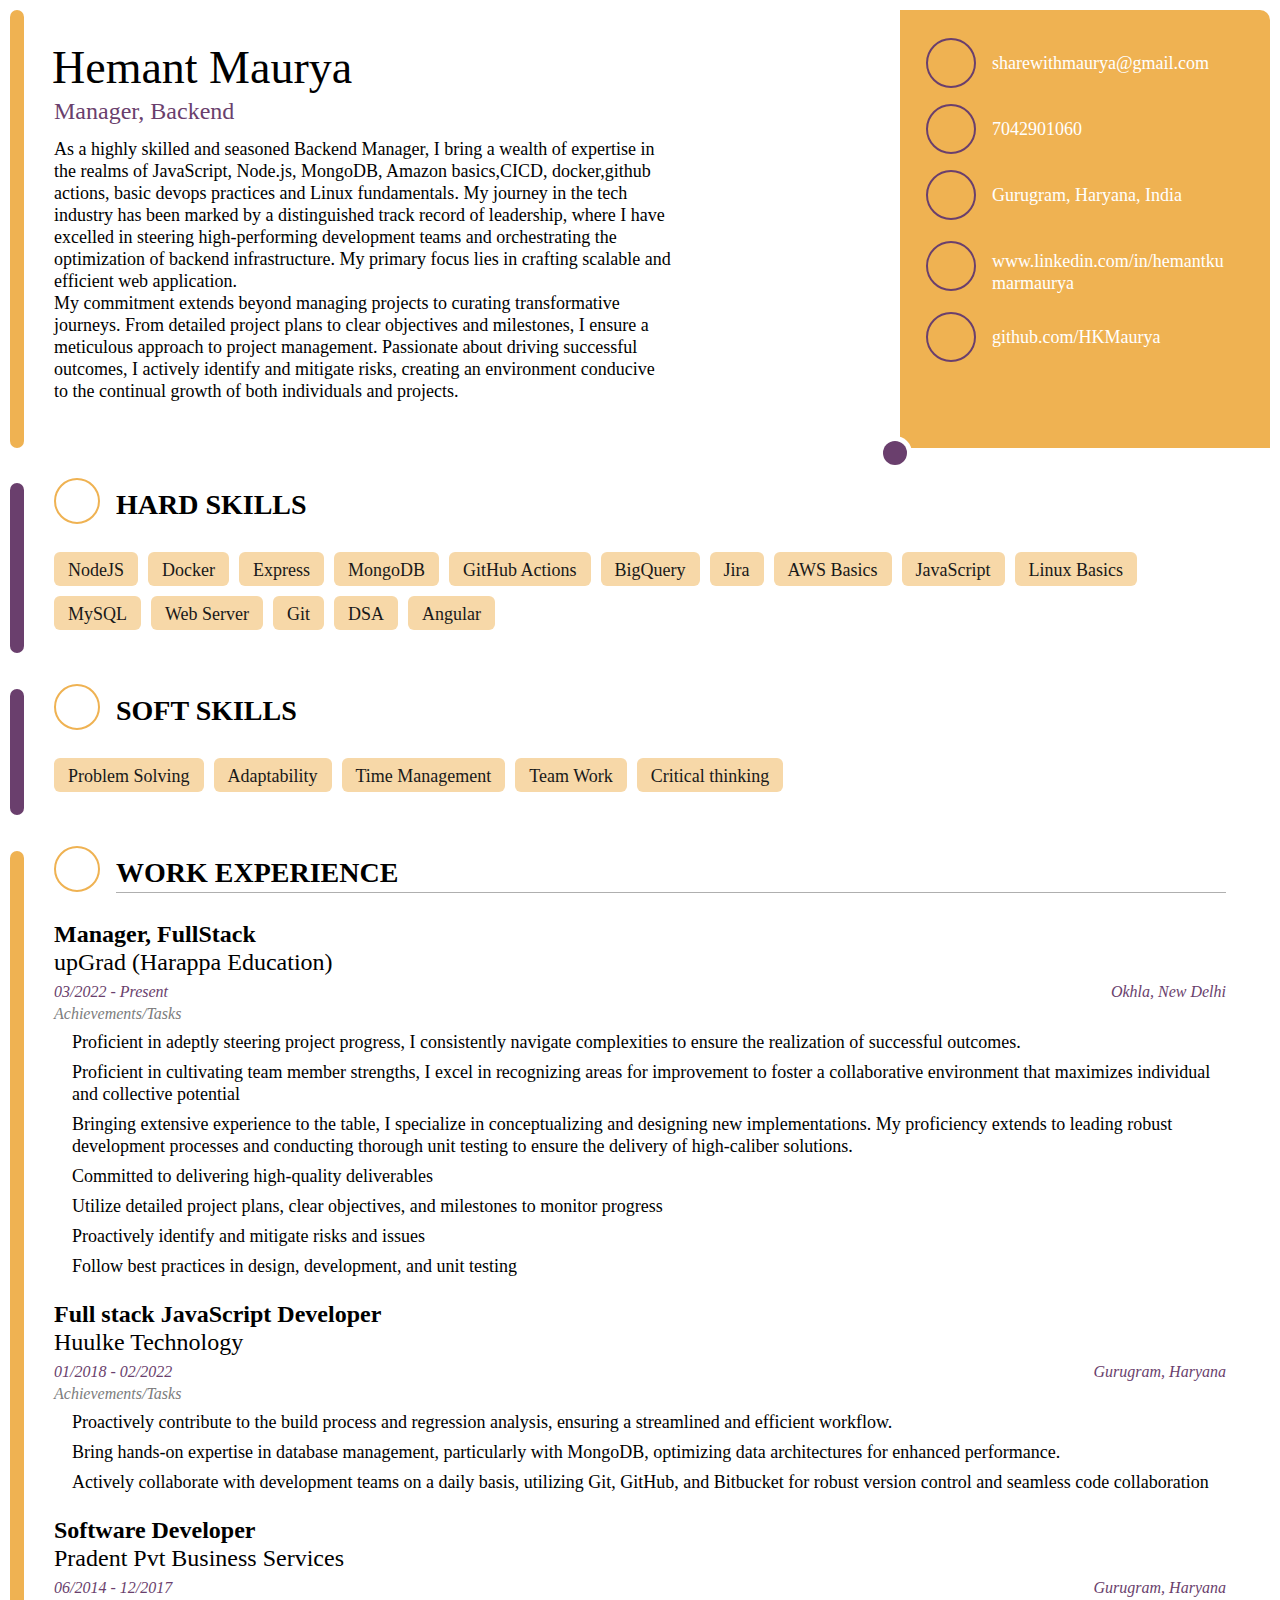
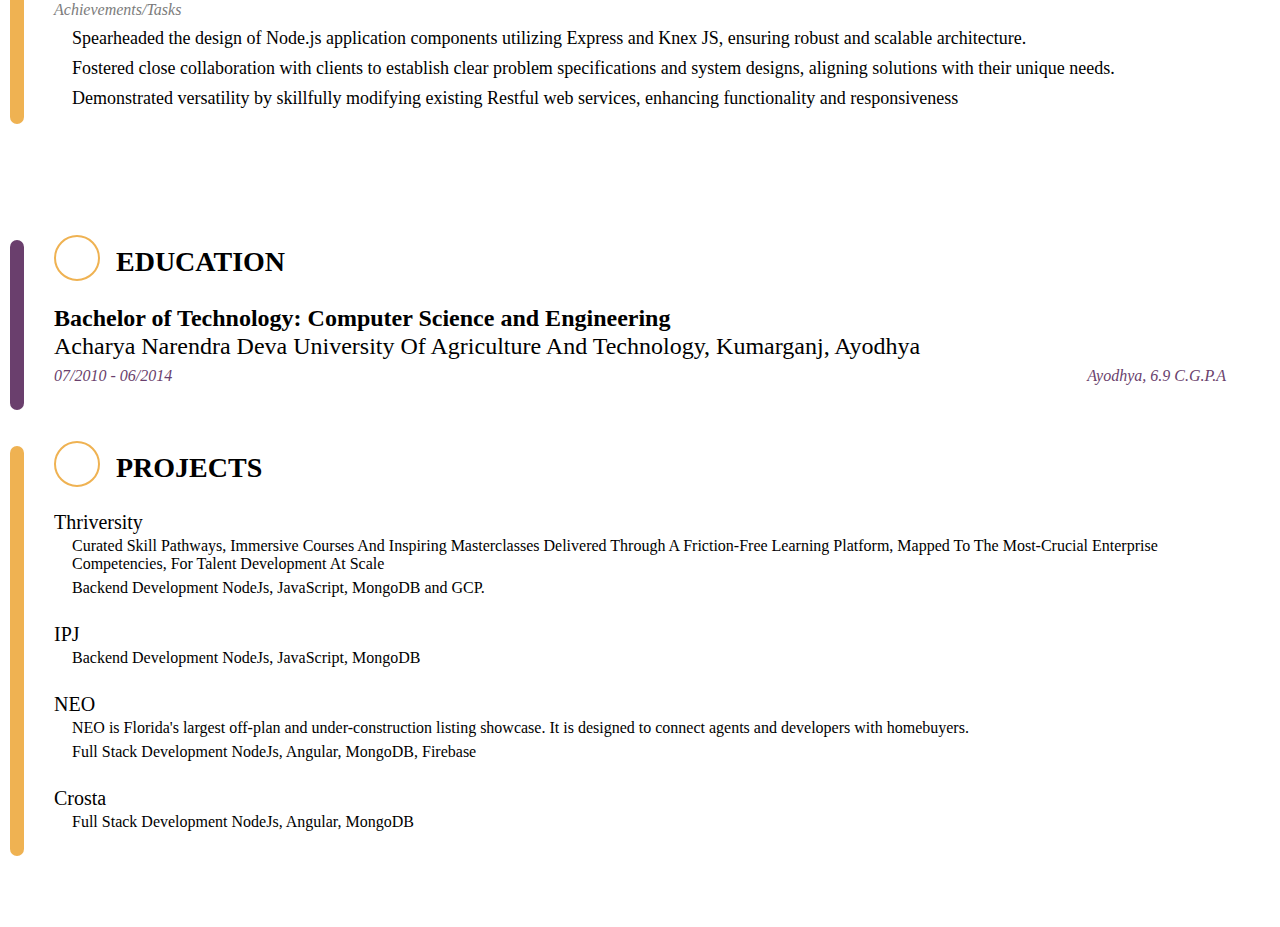
==== commit b911288b: "Update index.html" ====
--- a/index.html
+++ b/index.html
@@ -1841,7 +1841,7 @@
         left: 50%;
         display: block
     }</style>
-    <title>Vivek Sharma</title>
+    <title>Hemant Maurya</title>
     <link href="main.css" rel="stylesheet"
           type="text/css">
     <meta content="Vivek Sharma" property="og:site_name">
@@ -3095,7 +3095,7 @@
                                                      style="background-image: url(&quot;https://d.novoresume.com/yna_pub/svg/contact/github/b-42.svg&quot;);"></div>
                                             </div>
                                             <a class="q1vu_q-contact q1yw_q-size-e q1yw_q-b"
-                                               data-novo-x-href="https://linkedin.com/in/hemantkumarmaurya">linkedin.com/in/hemantkumarmaurya</a>
+                                               data-novo-x-href="https://github.com/HKMaurya">github.com/HKMaurya</a>
                                         </div>
                                     </div>
                                 </div>
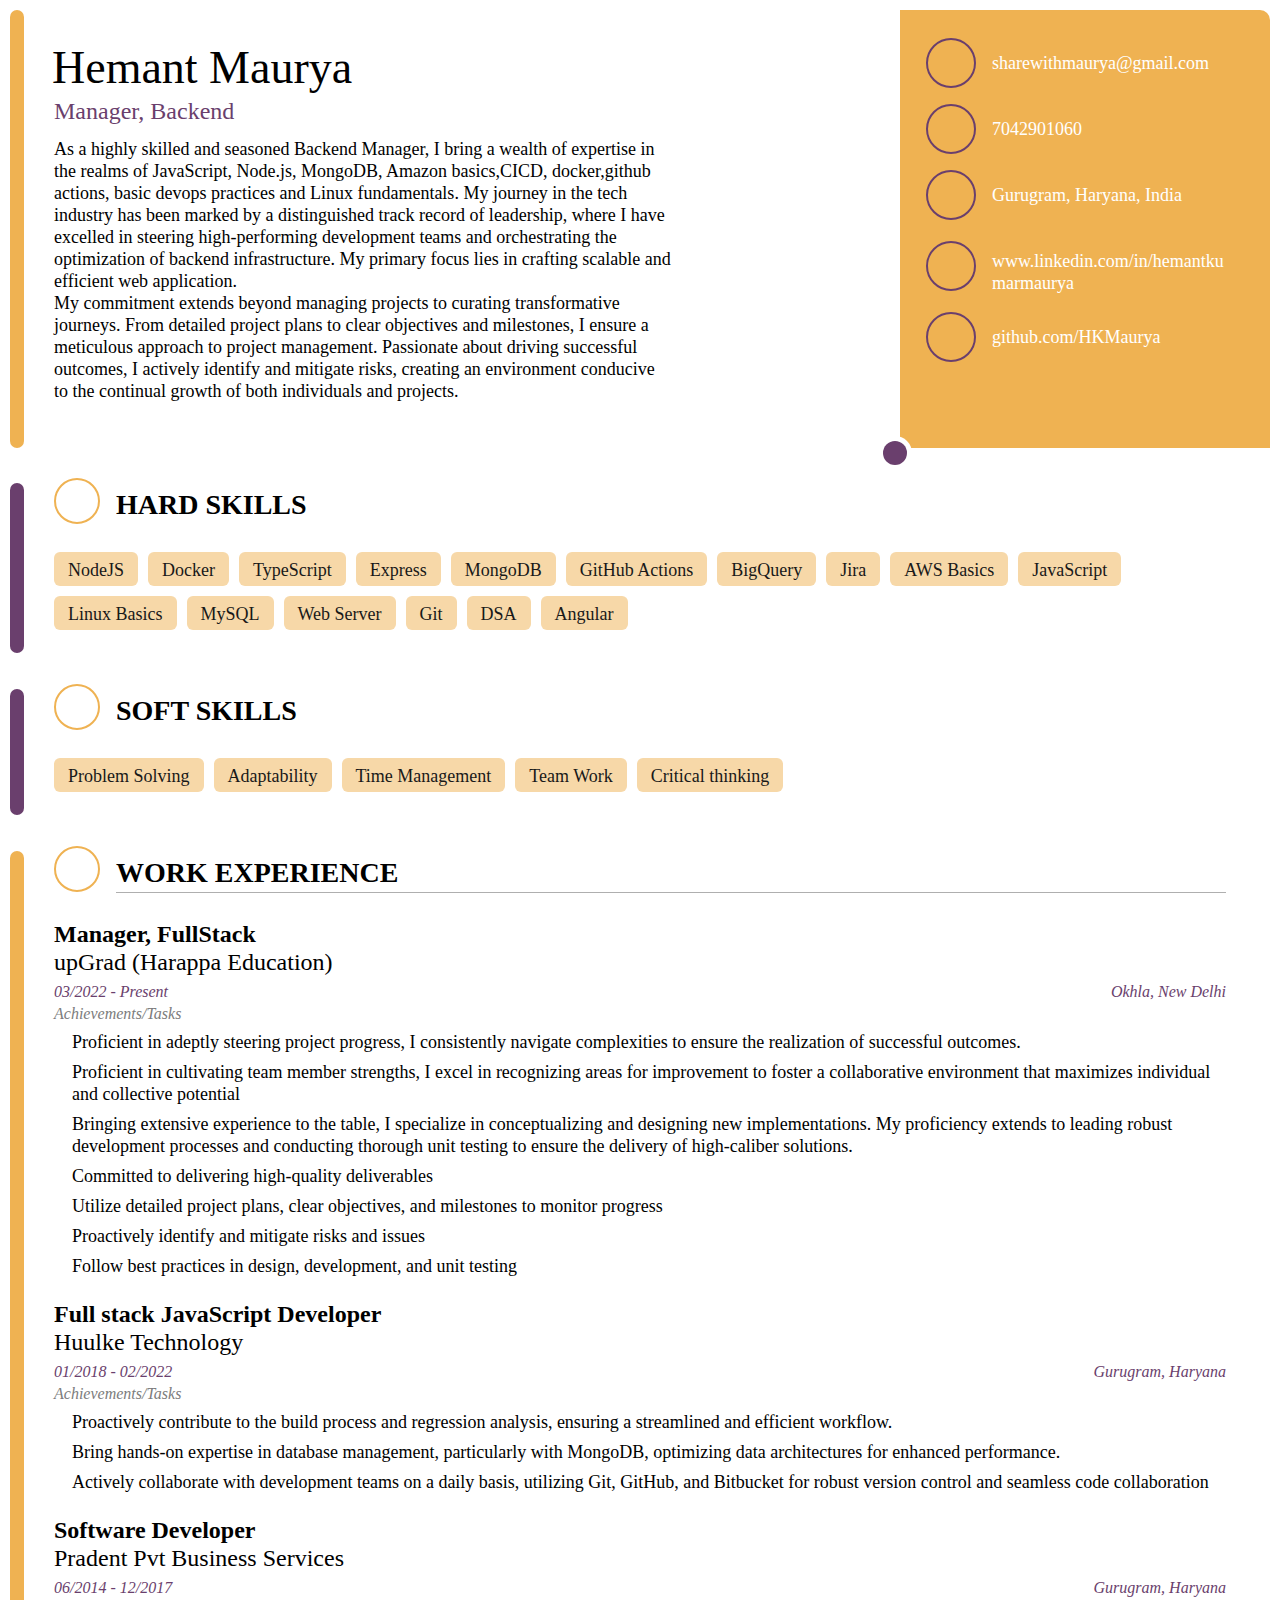
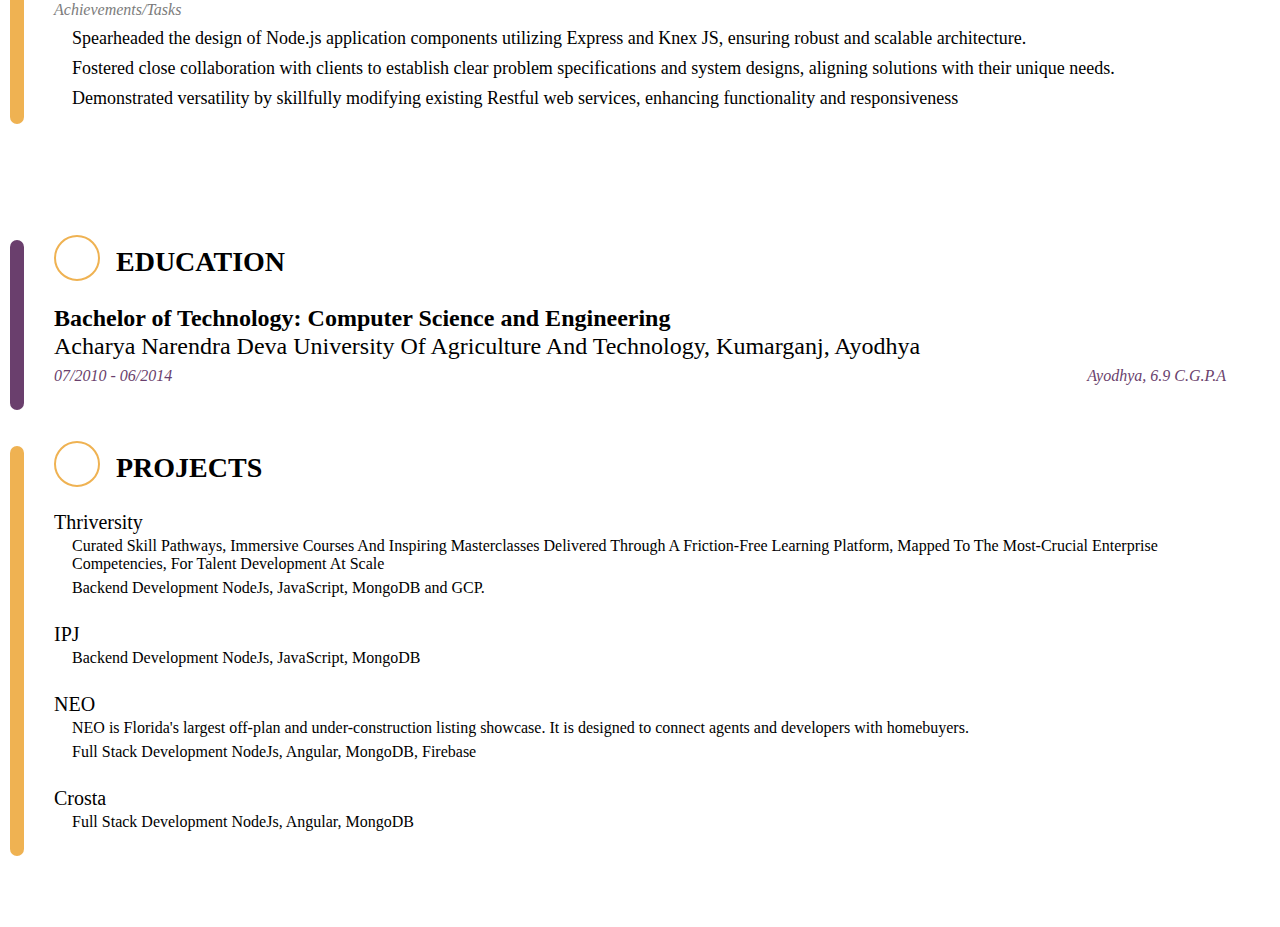
==== commit a08d4013: "Update index.html" ====
--- a/index.html
+++ b/index.html
@@ -3175,6 +3175,25 @@
                                     </div>
                                 </div>
                             </div>
+                                       <div class="yna-el-skills-1 q2dn_q" data-q1nm_q="skills-1672398210839-2"
+                                 data-q2dn_q-index="1">
+                                <div class="q2dv_q-el-content">
+                                    <div class="q2dv_q-el-header x-t-c1-highlight">
+                                        <div class="q1mf_q-after q1tr_q-box">
+                                            <div class="q2ce_q q1iv_q-field q1iv_q-field-outer" data-novo-align=""
+                                                 data-q2bi_q-text-enabled="false">
+                                                <div class="q2ce_q q1iv_q-field q1iv_q-field-inner">
+                                                    <div class="q1vu_q-el q1yw_q-size-e q1yw_q-b q2do_q-wrap-pdf  q1vu_q-mandatory"
+                                                         contenteditable="true"
+                                                         data-q1cc_q="Skill"
+                                                         data-q1vu_q="skills-x_vs-abl">TypeScript
+                                                    </div>
+                                                </div>
+                                            </div>
+                                        </div>
+                                    </div>
+                                </div>
+                            </div>
                             <div class="yna-el-skills-1 q2dn_q" data-q1nm_q="skills-1672398210839-2"
                                  data-q2dn_q-index="1">
                                 <div class="q2dv_q-el-content">
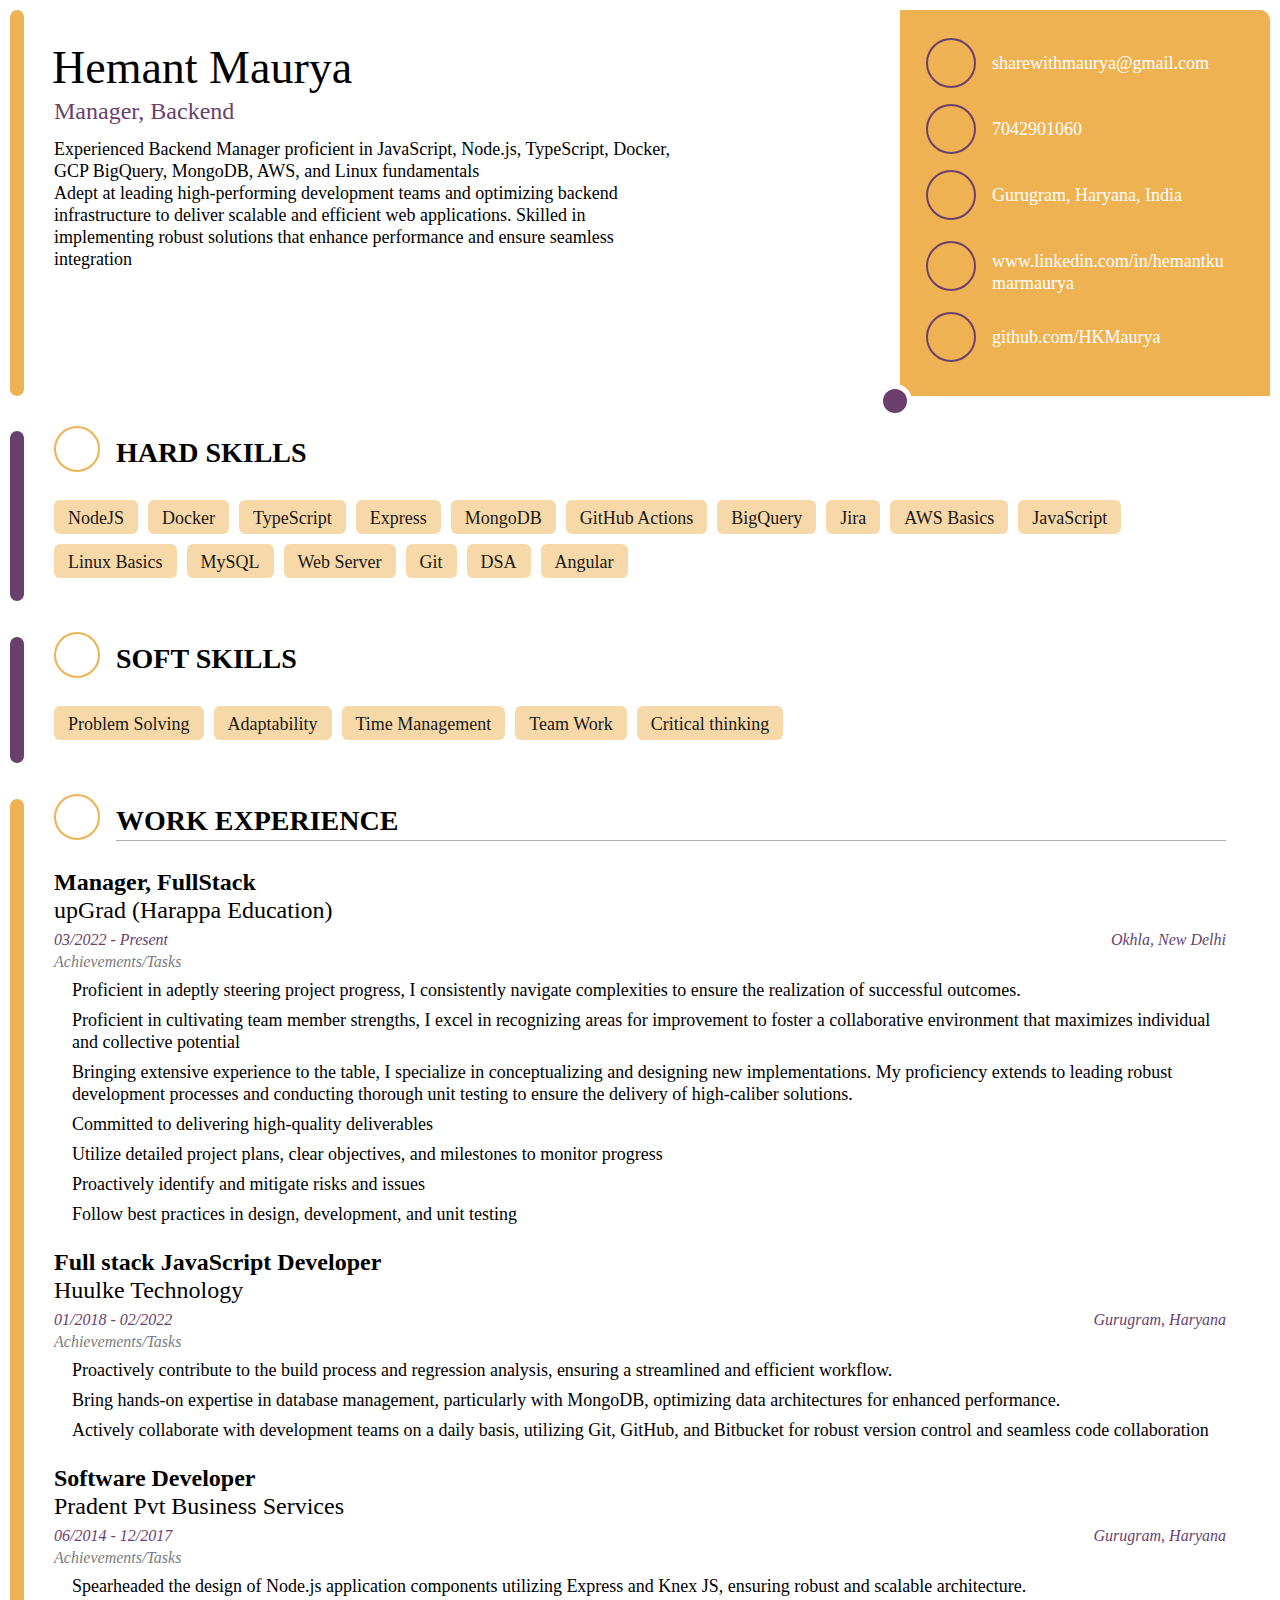
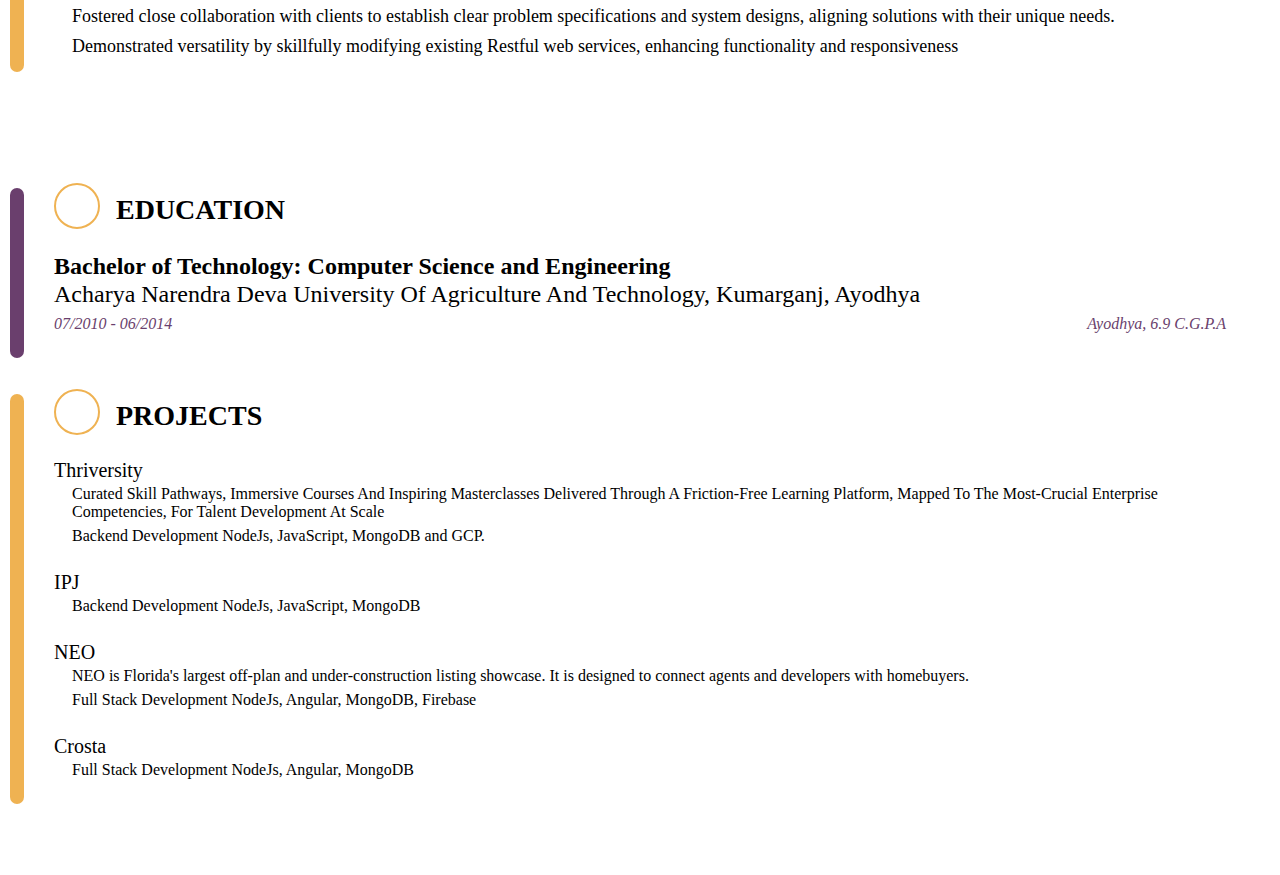
==== commit 08949ba8: "Update index.html" ====
--- a/index.html
+++ b/index.html
@@ -3038,10 +3038,8 @@
                                                     <div class="q1vu_q q1yw_q-size-e q1yw_q-b q1vu_q-mandatory"
                                                          contenteditable="true"
                                                          data-q1cc_q="Short and engaging pitch about yourself."
-                                                         data-q1vu_q="summary-desc">As a highly skilled and seasoned Backend Manager, I bring a wealth of expertise in the realms of JavaScript, Node.js, MongoDB, Amazon basics,CICD, docker,github actions, basic devops practices and Linux fundamentals. My journey in the tech industry has been marked by a distinguished track record of leadership, where I have excelled in steering high-performing development teams and orchestrating the optimization of backend infrastructure.
-                                                          My primary focus lies in crafting scalable and efficient web application.<br/>
-                                                          My commitment extends beyond managing projects to curating transformative journeys. From detailed project plans to clear objectives and milestones, I ensure a meticulous approach to project management. 
-                                                          Passionate about driving successful outcomes, I actively identify and mitigate risks, creating an environment conducive to the continual growth of both individuals and projects.
+                                                         data-q1vu_q="summary-desc">Experienced Backend Manager proficient in JavaScript, Node.js, TypeScript, Docker, GCP BigQuery, MongoDB, AWS, and Linux fundamentals<br/>
+                                                           Adept at leading high-performing development teams and optimizing backend infrastructure to deliver scalable and efficient web applications. Skilled in implementing robust solutions that enhance performance and ensure seamless integration
                                                     </div>
                                                 </div>
                                             </div>
